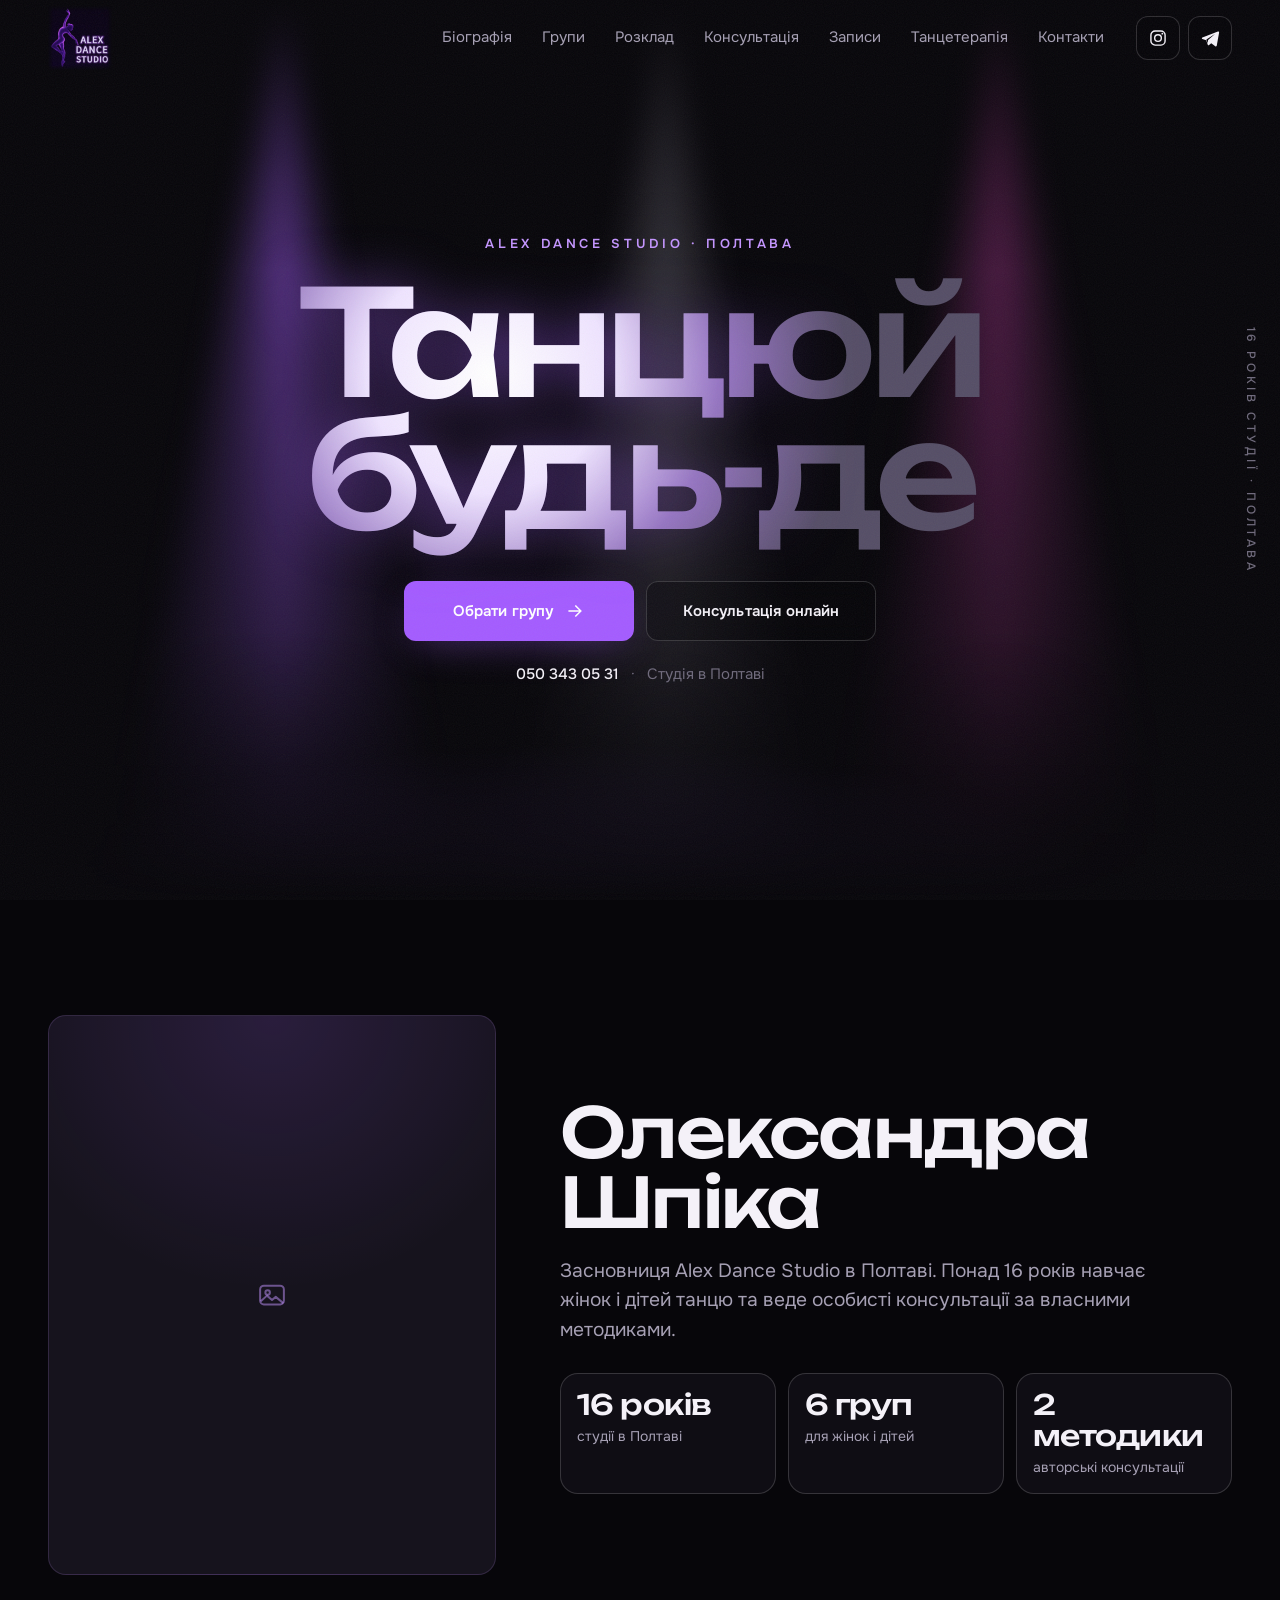
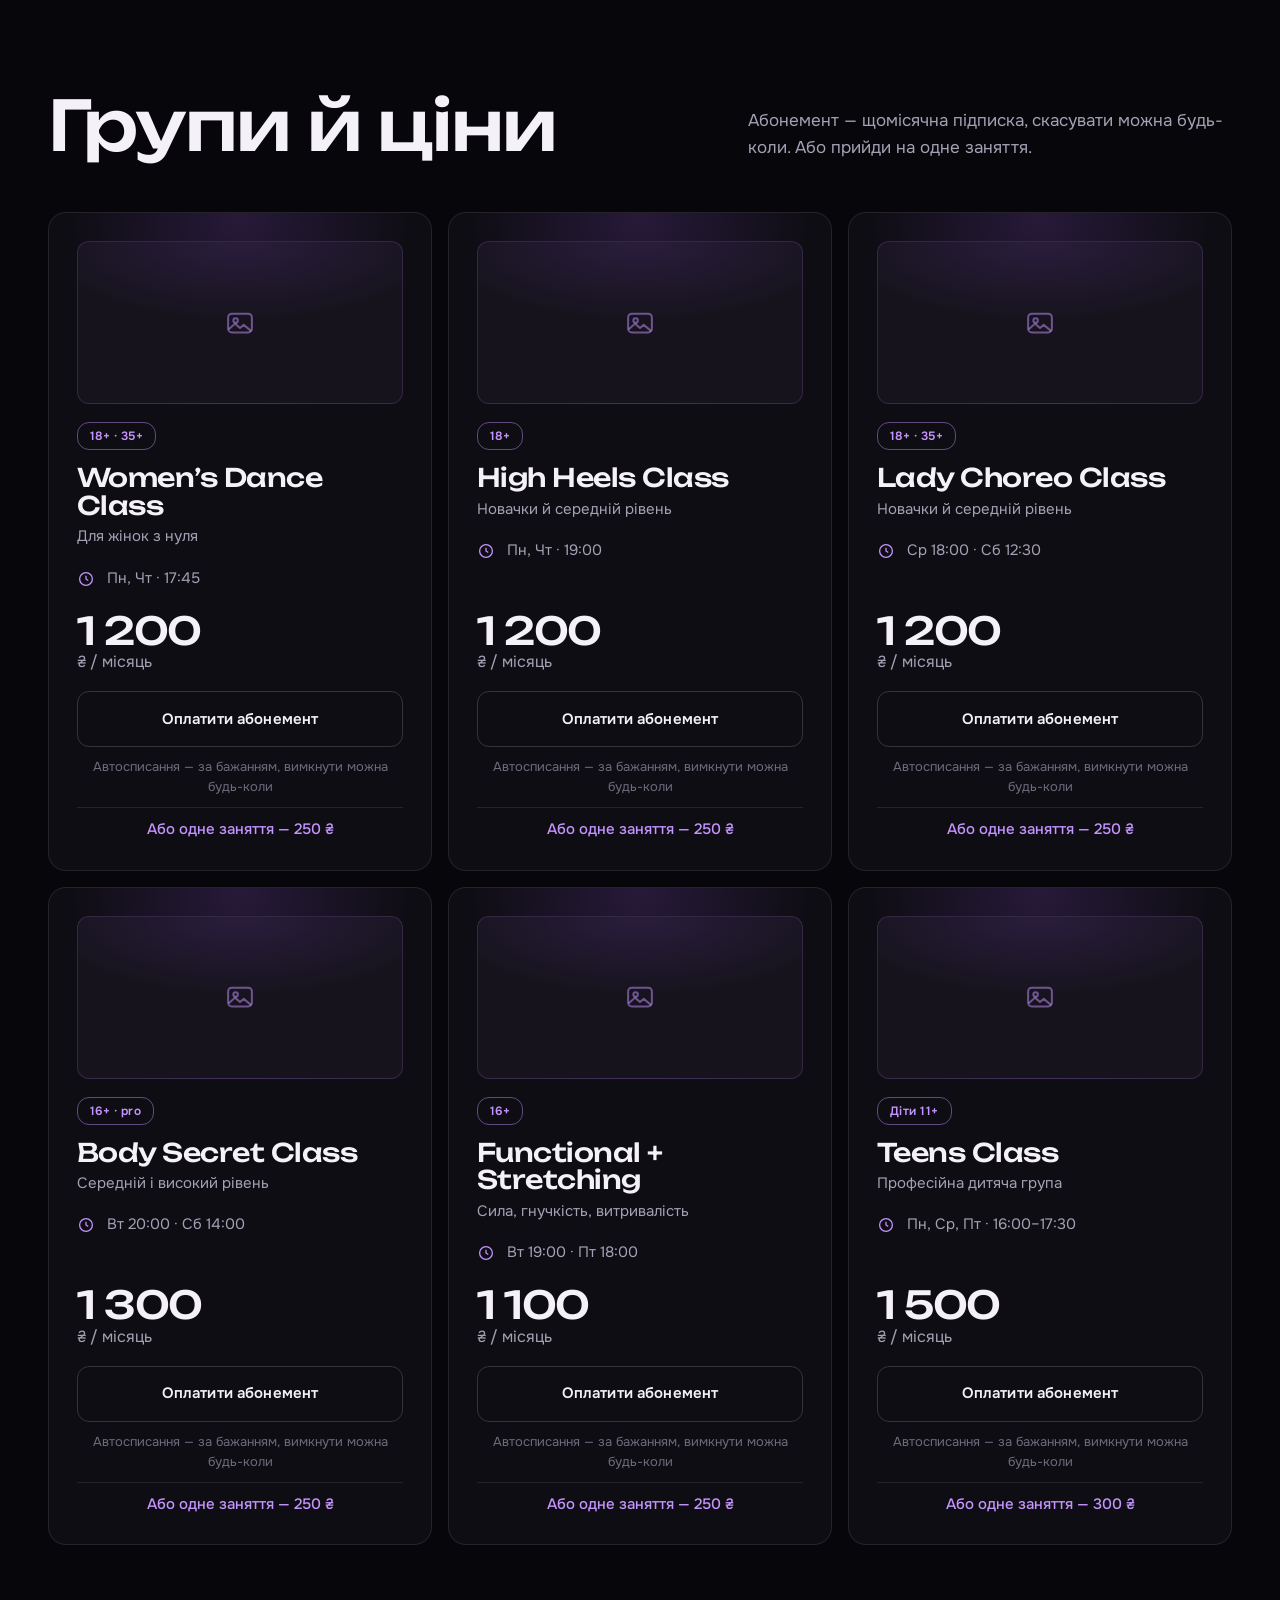
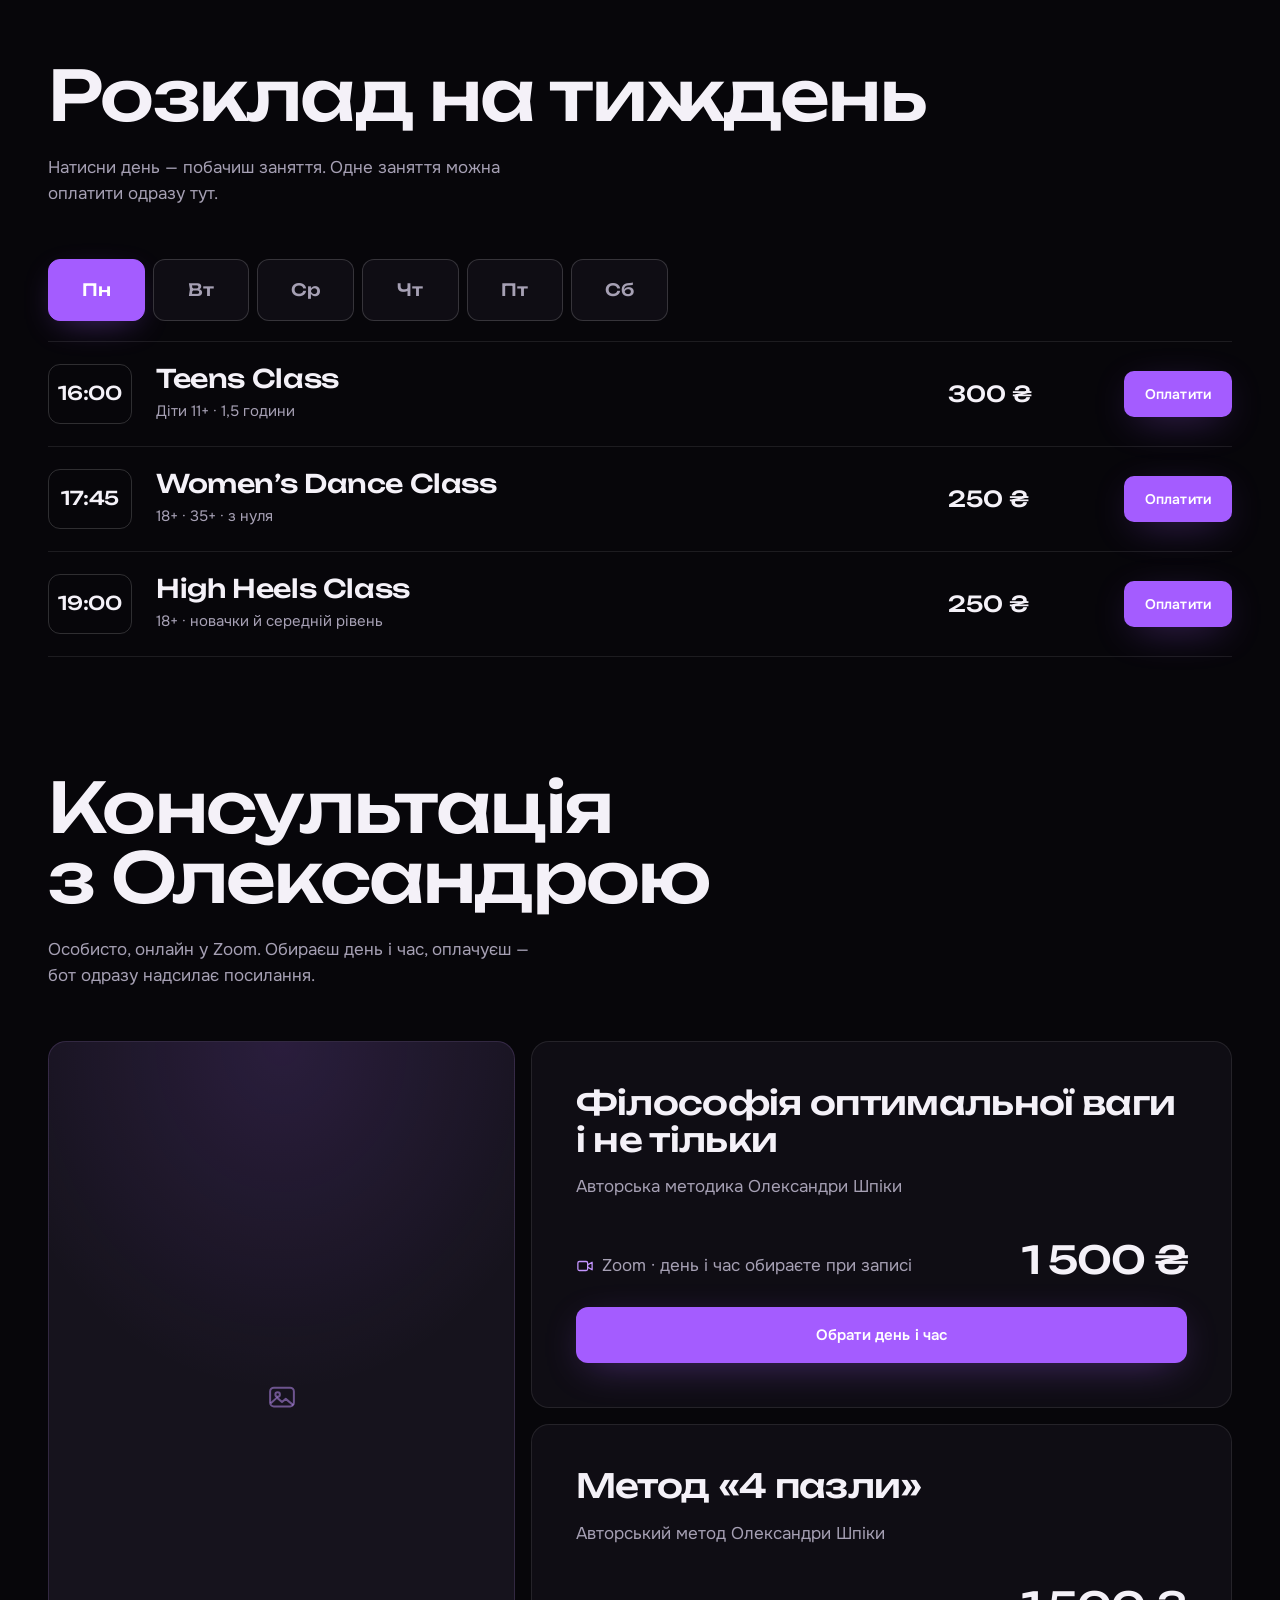
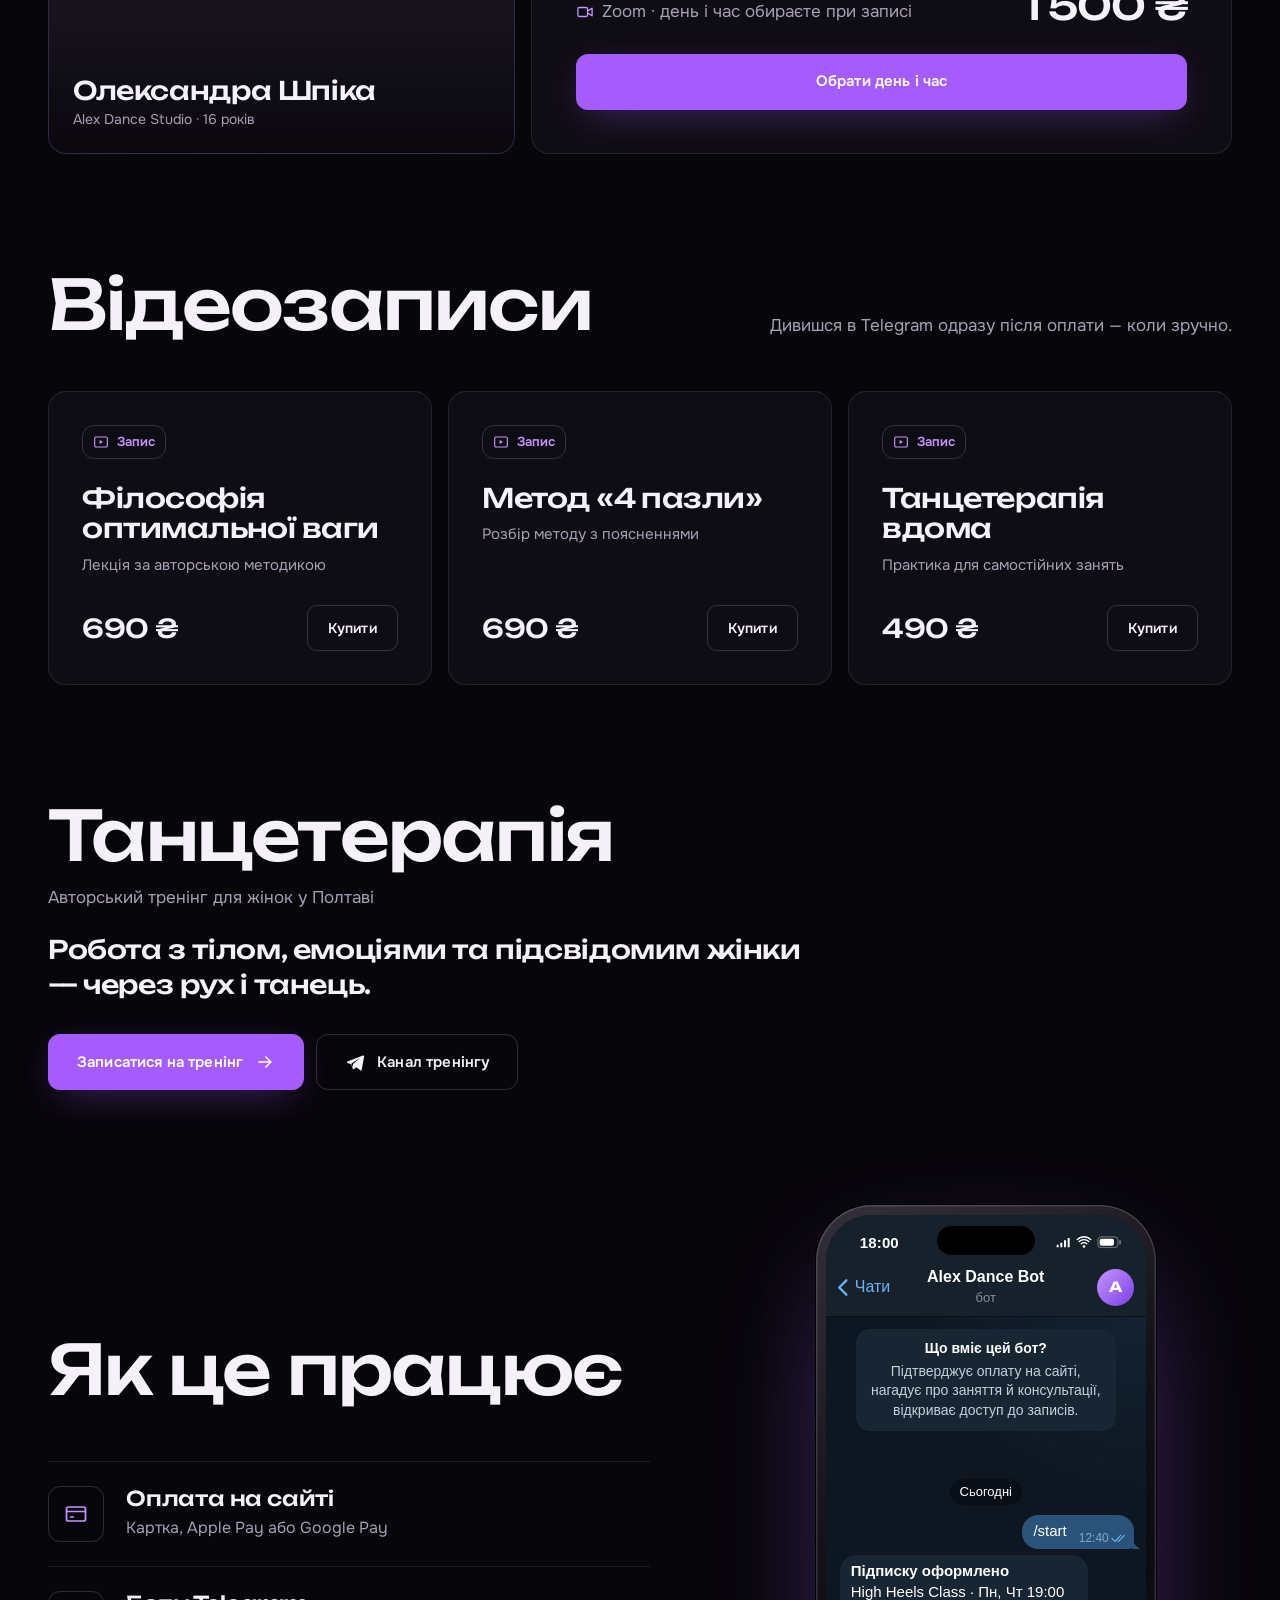
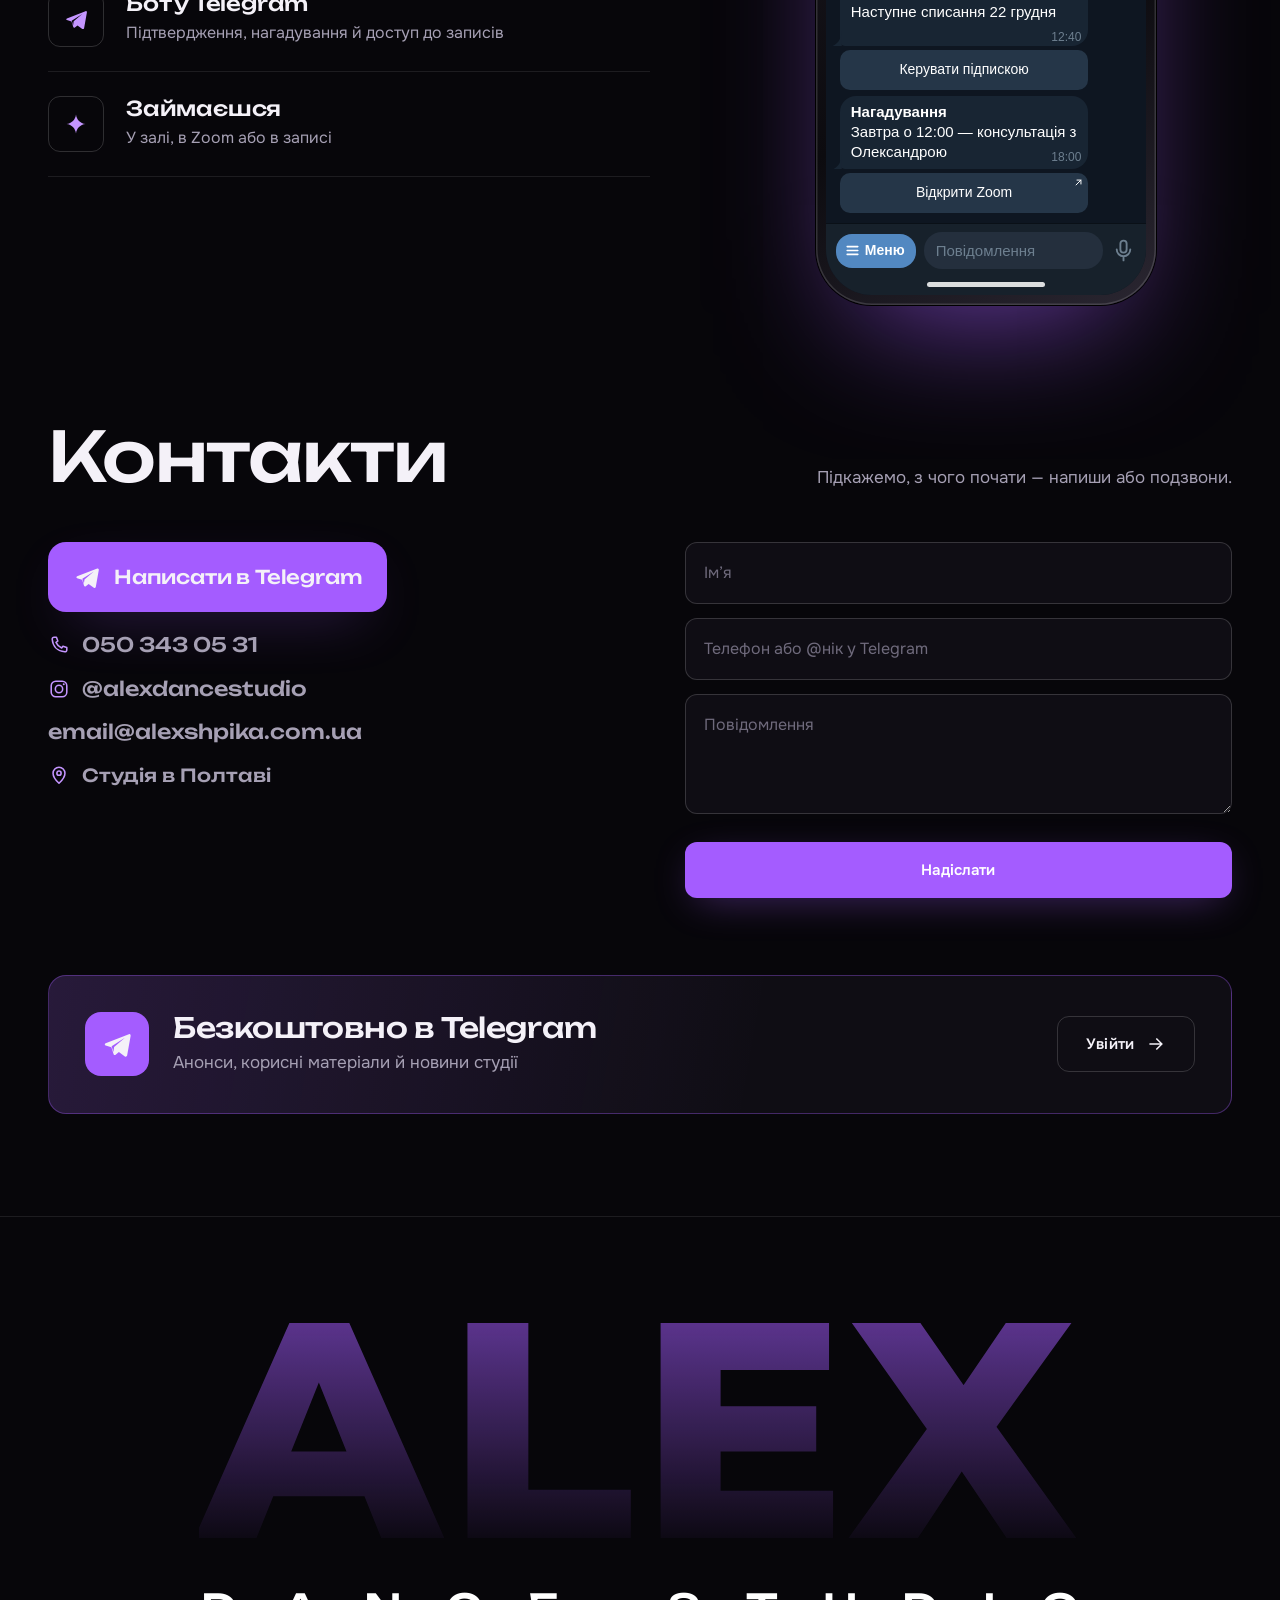
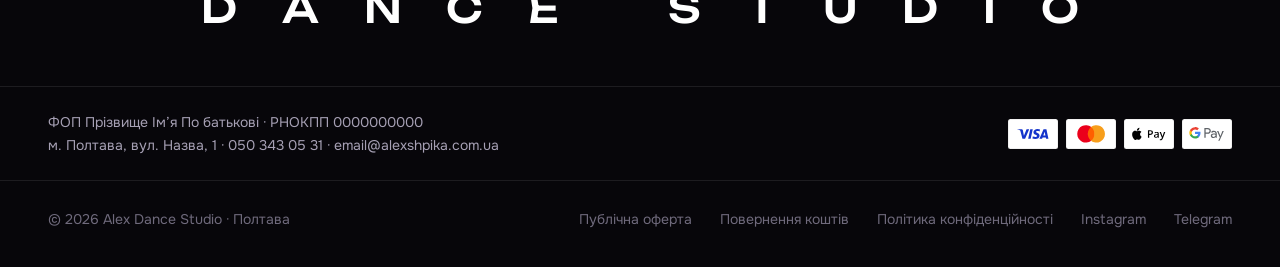
==== index.html @ c0c94914 "Ціна абонемента: «444 ₴» окремим великим рядком, під ним «за 2 заняття, що лишились у листопаді» Co-" ====
<!doctype html>
<html lang="uk">
<head>
<meta charset="utf-8">
<meta name="viewport" content="width=device-width, initial-scale=1, viewport-fit=cover">
<title>Alex Dance Studio — студія танцю в Полтаві</title>
<meta name="description" content="Студія танцю в Полтаві: групи для жінок і дітей, абонементи з онлайн-оплатою, особисті консультації Олександри Шпіки в Zoom, записи й тренінг «Танцетерапія».">
<meta name="theme-color" content="#07060a">
<style>html{background:#07060a}</style>
<script>!function(){var w=0,d=document.documentElement;function s(){if(innerWidth!==w||matchMedia('(hover:hover)').matches){w=innerWidth;d.style.setProperty('--vh1',innerHeight/100+'px')}}s();addEventListener('resize',s);d.classList.add('js')}()</script>
<link rel="preconnect" href="https://fonts.googleapis.com">
<link rel="preconnect" href="https://fonts.gstatic.com" crossorigin>
<link rel="stylesheet" href="https://fonts.googleapis.com/css2?family=Onest:wght@400;500;600&family=Unbounded:wght@400;500;600;700&display=swap">
<!-- велике ALEX у підвалі: у Unbounded буква E з вигином на лівій стінці, тут стінки рівні; лише 4 літери -->
<link rel="stylesheet" href="https://fonts.googleapis.com/css2?family=Montserrat:wght@800&text=ALEX&display=swap">
<link rel="icon" href="img/logo-180.jpg">
<link rel="apple-touch-icon" href="img/logo-180.jpg">
<link rel="stylesheet" href="style.css?v=38">
</head>
<body class="page-home" data-api="https://ortiatyxntdikaldepbp.supabase.co/functions/v1/tg-alexdance">

<svg width="0" height="0" style="position:absolute" aria-hidden="true">
  <symbol id="i-arrow" viewBox="0 0 24 24"><path d="M5 12h13M13 6l6 6-6 6" fill="none" stroke="currentColor" stroke-width="1.8" stroke-linecap="square"/></symbol>
  <symbol id="i-tg" viewBox="0 0 24 24"><path d="M21.5 4.2 2.9 11.4c-.9.4-.9 1.4 0 1.7l4.6 1.5 1.8 5.5c.2.7 1 .9 1.6.4l2.6-2.1 4.8 3.5c.7.5 1.6.1 1.8-.7L22.9 5.6c.2-1-.6-1.8-1.4-1.4ZM9.7 14.3l-.6 4-1.4-4.6 10.6-6.8-8.6 7.4Z" fill="currentColor"/></symbol>
  <symbol id="i-ig" viewBox="0 0 24 24"><rect x="3.5" y="3.5" width="17" height="17" rx="5" fill="none" stroke="currentColor" stroke-width="1.7"/><circle cx="12" cy="12" r="4" fill="none" stroke="currentColor" stroke-width="1.7"/><circle cx="17.2" cy="6.8" r="1.1" fill="currentColor"/></symbol>
  <symbol id="i-phone" viewBox="0 0 24 24"><path d="M6.6 3.5h2.6l1.5 4.2-2 1.4a12 12 0 0 0 6.2 6.2l1.4-2 4.2 1.5v2.6c0 1.2-1 2.1-2.2 2C10.4 18.8 5.2 13.6 4.6 5.7c-.1-1.2.8-2.2 2-2.2Z" fill="none" stroke="currentColor" stroke-width="1.7" stroke-linejoin="round"/></symbol>
  <symbol id="i-card" viewBox="0 0 24 24"><rect x="2.5" y="5" width="19" height="14" rx="2" fill="none" stroke="currentColor" stroke-width="1.7"/><path d="M2.5 9.5h19M6 15h4" stroke="currentColor" stroke-width="1.7"/></symbol>
  <symbol id="i-cam" viewBox="0 0 24 24"><rect x="2.5" y="6" width="13" height="12" rx="2" fill="none" stroke="currentColor" stroke-width="1.7"/><path d="m15.5 10.5 6-3.5v10l-6-3.5" fill="none" stroke="currentColor" stroke-width="1.7" stroke-linejoin="round"/></symbol>
  <symbol id="i-check" viewBox="0 0 24 24"><path d="m4.5 12.5 5 5 10-11" fill="none" stroke="currentColor" stroke-width="2" stroke-linecap="square"/></symbol>
  <symbol id="i-clock" viewBox="0 0 24 24"><circle cx="12" cy="12" r="8.5" fill="none" stroke="currentColor" stroke-width="1.7"/><path d="M12 7.5V12l3 2" fill="none" stroke="currentColor" stroke-width="1.7"/></symbol>
  <symbol id="i-bell" viewBox="0 0 24 24"><path d="M6 16.5V11a6 6 0 0 1 12 0v5.5l1.5 1.5h-15L6 16.5ZM10 20.5h4" fill="none" stroke="currentColor" stroke-width="1.7" stroke-linejoin="round"/></symbol>
  <symbol id="i-lock" viewBox="0 0 24 24"><rect x="4.5" y="10.5" width="15" height="10" rx="2" fill="none" stroke="currentColor" stroke-width="1.7"/><path d="M8 10.5V7.5a4 4 0 0 1 8 0v3" fill="none" stroke="currentColor" stroke-width="1.7"/></symbol>
  <symbol id="i-close" viewBox="0 0 24 24"><path d="m6 6 12 12M18 6 6 18" stroke="currentColor" stroke-width="1.8"/></symbol>
  <symbol id="i-menu" viewBox="0 0 24 24"><path d="M4 8h16M4 16h16" stroke="currentColor" stroke-width="1.8"/></symbol>
  <symbol id="i-spark" viewBox="0 0 24 24"><path d="M12 2.5c.6 5.2 4.3 8.9 9.5 9.5-5.2.6-8.9 4.3-9.5 9.5-.6-5.2-4.3-8.9-9.5-9.5 5.2-.6 8.9-4.3 9.5-9.5Z" fill="currentColor"/></symbol>
  <symbol id="i-repeat" viewBox="0 0 24 24"><path d="M4 11V9.5A3.5 3.5 0 0 1 7.5 6H19m-3-3 3 3-3 3M20 13v1.5a3.5 3.5 0 0 1-3.5 3.5H5m3 3-3-3 3-3" fill="none" stroke="currentColor" stroke-width="1.7" stroke-linecap="square"/></symbol>
  <symbol id="i-cal" viewBox="0 0 24 24"><rect x="3.5" y="5" width="17" height="15.5" rx="2" fill="none" stroke="currentColor" stroke-width="1.7"/><path d="M3.5 10h17M8 3v4M16 3v4M7.5 14h3v3h-3z" fill="none" stroke="currentColor" stroke-width="1.7"/></symbol>
  <symbol id="i-play" viewBox="0 0 24 24"><rect x="2.5" y="4.5" width="19" height="15" rx="2" fill="none" stroke="currentColor" stroke-width="1.7"/><path d="M10 9v6l5-3-5-3Z" fill="currentColor"/></symbol>
  <symbol id="i-pin" viewBox="0 0 24 24"><path d="M12 21s-6.5-6-6.5-11a6.5 6.5 0 0 1 13 0c0 5-6.5 11-6.5 11Z" fill="none" stroke="currentColor" stroke-width="1.7" stroke-linejoin="round"/><circle cx="12" cy="10" r="2.3" fill="none" stroke="currentColor" stroke-width="1.7"/></symbol>
  <symbol id="i-gift" viewBox="0 0 24 24"><rect x="3.5" y="8.5" width="17" height="4" rx="1" fill="none" stroke="currentColor" stroke-width="1.7"/><path d="M5 12.5v8h14v-8M12 8.5v12M12 8.5c-1.5-3.5-5.5-3.5-5.5-1.2 0 1.2 1.5 1.2 5.5 1.2Zm0 0c1.5-3.5 5.5-3.5 5.5-1.2 0 1.2-1.5 1.2-5.5 1.2Z" fill="none" stroke="currentColor" stroke-width="1.7" stroke-linejoin="round"/></symbol>
  <symbol id="i-photo" viewBox="0 0 24 24"><rect x="2.5" y="4.5" width="19" height="15" rx="3" fill="none" stroke="currentColor" stroke-width="1.6"/><circle cx="8.5" cy="10" r="1.8" fill="none" stroke="currentColor" stroke-width="1.6"/><path d="m3 17 5-4.5 4 3.5 3-2.5 6 5" fill="none" stroke="currentColor" stroke-width="1.6" stroke-linejoin="round"/></symbol>
  <symbol id="i-play-fill" viewBox="0 0 24 24"><path d="M8 5.5v13l10.5-6.5L8 5.5Z" fill="currentColor"/></symbol>
  <symbol id="i-back" viewBox="0 0 24 24"><path d="M15 4.5 7.5 12l7.5 7.5" fill="none" stroke="currentColor" stroke-width="2.4" stroke-linecap="round" stroke-linejoin="round"/></symbol>
  <symbol id="i-dcheck" viewBox="0 0 24 24"><path d="m1.5 12.5 4.5 4.5 8.5-9M10.5 16.2l.8.8 8.5-9" fill="none" stroke="currentColor" stroke-width="1.8" stroke-linecap="round" stroke-linejoin="round"/></symbol>
  <symbol id="i-out" viewBox="0 0 24 24"><path d="M8 5.5h10.5V16M18.5 5.5 5.5 18.5" fill="none" stroke="currentColor" stroke-width="2.6" stroke-linecap="round" stroke-linejoin="round"/></symbol>
  <symbol id="i-mic" viewBox="0 0 24 24"><rect x="9" y="2.5" width="6" height="11.5" rx="3" fill="none" stroke="currentColor" stroke-width="1.8"/><path d="M5.5 11a6.5 6.5 0 0 0 13 0M12 17.5v4" fill="none" stroke="currentColor" stroke-width="1.8" stroke-linecap="round"/></symbol>
  <symbol id="i-lines" viewBox="0 0 24 24"><path d="M4.5 6.5h15M4.5 12h15M4.5 17.5h15" stroke="currentColor" stroke-width="2.2" stroke-linecap="round"/></symbol>
  <symbol id="i-signal" viewBox="0 0 24 24"><path d="M2.5 16h3v4h-3zM8 13h3v7H8zM13.5 9.5h3V20h-3zM19 6h3v14h-3z" fill="currentColor"/></symbol>
  <symbol id="i-wifi" viewBox="0 0 24 24"><circle cx="12" cy="18.6" r="1.9" fill="currentColor"/><path d="M8 14.6a5.7 5.7 0 0 1 8 0M4.9 11.4a10.1 10.1 0 0 1 14.2 0M1.9 8.2a14.4 14.4 0 0 1 20.2 0" fill="none" stroke="currentColor" stroke-width="2.1" stroke-linecap="round"/></symbol>
  <symbol id="i-bat" viewBox="0 0 28 14"><rect x="1" y="1" width="22.5" height="12" rx="3.6" fill="none" stroke="currentColor" stroke-opacity=".45"/><rect x="3" y="3" width="16" height="8" rx="2" fill="currentColor"/><path d="M25.8 5.2v3.6" stroke="currentColor" stroke-opacity=".45" stroke-width="1.6" stroke-linecap="round"/></symbol>
</svg>

<header class="hd" id="hd">
  <div class="wrap hd__in">
    <a class="logo" href="index.html" aria-label="Alex Dance Studio — на головну">
      <img src="img/logo.jpg" alt="Alex Dance Studio" width="64" height="64">
    </a>
    <nav class="nav" aria-label="Розділи">
      <a href="#bio">Біографія</a>
      <a href="#groups">Групи</a>
      <a href="#schedule">Розклад</a>
      <a href="#consult">Консультація</a>
      <a href="#records">Записи</a>
      <a href="#therapy">Танцетерапія</a>
      <a href="#contact">Контакти</a>
    </nav>
    <div class="hd__act">
      <a class="tile" href="https://www.instagram.com/alexdancestudio/" target="_blank" rel="noopener" aria-label="Instagram" data-link="instagram"><svg><use href="#i-ig"/></svg></a>
      <a class="tile" href="#contact" aria-label="Telegram"><svg><use href="#i-tg"/></svg></a>
      <button class="tile tile--menu" id="menuBtn" aria-label="Меню" aria-expanded="false" aria-controls="mnav"><svg><use href="#i-menu"/></svg></button>
    </div>
  </div>
  <div class="mnav" id="mnav" hidden>
    <nav class="mnav__links" aria-label="Меню">
      <a href="#bio">Біографія</a>
      <a href="#groups">Групи</a>
      <a href="#schedule">Розклад</a>
      <a href="#consult">Консультація</a>
      <a href="#records">Записи</a>
      <a href="#therapy">Танцетерапія</a>
      <a href="#contact">Контакти</a>
    </nav>
    <a class="mnav__tel" href="tel:+380503430531" data-txt="phone">050 343 05 31</a>
  </div>
</header>

<main>
  <section class="hero" id="hero">
    <div class="stage" aria-hidden="true">
      <i class="beam beam--1"></i>
      <i class="beam beam--2"></i>
      <i class="beam beam--3"></i>
      <i class="floor"></i>
    </div>
    <div class="wrap hero__in">
      <p class="hero__kicker" data-txt="hero_kicker">Alex Dance Studio · Полтава</p>
      <h1 class="hero__t" id="heroT" aria-label="Танцюй будь-де">
        <span class="t-base" aria-hidden="true">Танцюй<br>будь-де</span>
        <span class="t-lit" aria-hidden="true">Танцюй<br>будь-де</span>
      </h1>
      <div class="hero__row">
        <div class="hero__cta">
          <a class="btn btn--ac" href="#groups">Обрати групу <svg><use href="#i-arrow"/></svg></a>
          <a class="btn btn--ghost" href="#consult">Консультація онлайн</a>
        </div>
      </div>
      <p class="hero__contact"><a href="tel:+380503430531" data-txt="phone">050 343 05 31</a><span>·</span><span data-txt="studio_address">Студія в Полтаві</span></p>
    </div>
    <p class="hero__side" aria-hidden="true" data-txt="hero_side">16 років студії · Полтава</p>
  </section>

  <section class="sec bio" id="bio">
    <div class="wrap bio__in">
      <figure class="bio__ph ph" data-photo="bio"><svg><use href="#i-photo"/></svg></figure>
      <div class="bio__txt">
        <h2 class="h2 rv" data-txt="bio_title">Олександра Шпіка</h2>
        <p class="bio__lead rv" data-txt="bio_text">Засновниця Alex Dance Studio в Полтаві. Понад 16 років навчає жінок і дітей танцю та веде особисті консультації за власними методиками.</p>
        <ul class="bio__facts rv" data-facts="bio_facts">
          <li><b>16 років</b><span>студії в Полтаві</span></li>
          <li><b>6 груп</b><span>для жінок і дітей</span></li>
          <li><b>2 методики</b><span>авторські консультації</span></li>
        </ul>
      </div>
    </div>
  </section>

  <section class="sec" id="groups">
    <div class="wrap">
      <div class="sec__hd">
        <h2 class="h2 rv" data-txt="groups_title">Групи й ціни</h2>
        <p class="sec__note rv" data-txt="plans_note">Абонемент — щомісячна підписка, скасувати можна будь-коли. Або прийди на одне заняття.</p>
      </div>
      <div class="plans">
        <article class="plan" data-spot data-group="womens">
          <div class="plan__ph ph" data-photo="group-womens-dance-class"><svg><use href="#i-photo"/></svg></div>
          <span class="plan__tag">18+ · 35+</span>
          <h3 class="plan__t">Women’s Dance Class</h3>
          <p class="plan__lvl">Для жінок з нуля</p>
          <ul class="plan__list">
            <li><svg><use href="#i-clock"/></svg>Пн, Чт · 17:45</li>
          </ul>
          <p class="plan__price"><b>1 200</b> ₴ / місяць</p>
          <p class="plan__spots" hidden></p>
          <button class="btn btn--line btn--full" data-pay data-order="sub:womens" data-sub data-month="1 200 ₴" data-kind="Абонемент" data-title="Women’s Dance Class" data-meta="Пн, Чт 17:45 · 8 занять щомісяця" data-price="1 200 ₴/міс" data-after="Бот підтвердить абонемент і нагадуватиме про заняття.">Оплатити абонемент</button>
          <p class="plan__note" data-txt="plan_note">Автосписання — за бажанням, вимкнути можна будь-коли</p>
          <a class="plan__one" href="#schedule" data-onegroup="womens">Або одне заняття — 250 ₴</a>
        </article>
        <article class="plan" data-spot data-group="heels">
          <div class="plan__ph ph" data-photo="group-high-heels-class"><svg><use href="#i-photo"/></svg></div>
          <span class="plan__tag">18+</span>
          <h3 class="plan__t">High Heels Class</h3>
          <p class="plan__lvl">Новачки й середній рівень</p>
          <ul class="plan__list">
            <li><svg><use href="#i-clock"/></svg>Пн, Чт · 19:00</li>
          </ul>
          <p class="plan__price"><b>1 200</b> ₴ / місяць</p>
          <p class="plan__spots" hidden></p>
          <button class="btn btn--line btn--full" data-pay data-order="sub:heels" data-sub data-month="1 200 ₴" data-kind="Абонемент" data-title="High Heels Class" data-meta="Пн, Чт 19:00 · 8 занять щомісяця" data-price="1 200 ₴/міс" data-after="Бот підтвердить абонемент і нагадуватиме про заняття.">Оплатити абонемент</button>
          <p class="plan__note" data-txt="plan_note">Автосписання — за бажанням, вимкнути можна будь-коли</p>
          <a class="plan__one" href="#schedule" data-onegroup="heels">Або одне заняття — 250 ₴</a>
        </article>
        <article class="plan" data-spot data-group="lady">
          <div class="plan__ph ph" data-photo="group-lady-choreo-class"><svg><use href="#i-photo"/></svg></div>
          <span class="plan__tag">18+ · 35+</span>
          <h3 class="plan__t">Lady Choreo Class</h3>
          <p class="plan__lvl">Новачки й середній рівень</p>
          <ul class="plan__list">
            <li><svg><use href="#i-clock"/></svg>Ср 18:00 · Сб 12:30</li>
          </ul>
          <p class="plan__price"><b>1 200</b> ₴ / місяць</p>
          <p class="plan__spots" hidden></p>
          <button class="btn btn--line btn--full" data-pay data-order="sub:lady" data-sub data-month="1 200 ₴" data-kind="Абонемент" data-title="Lady Choreo Class" data-meta="Ср 18:00, Сб 12:30 · 8 занять щомісяця" data-price="1 200 ₴/міс" data-after="Бот підтвердить абонемент і нагадуватиме про заняття.">Оплатити абонемент</button>
          <p class="plan__note" data-txt="plan_note">Автосписання — за бажанням, вимкнути можна будь-коли</p>
          <a class="plan__one" href="#schedule" data-onegroup="lady">Або одне заняття — 250 ₴</a>
        </article>
        <article class="plan" data-spot data-group="body">
          <div class="plan__ph ph" data-photo="group-body-secret-class"><svg><use href="#i-photo"/></svg></div>
          <span class="plan__tag">16+ · pro</span>
          <h3 class="plan__t">Body Secret Class</h3>
          <p class="plan__lvl">Середній і високий рівень</p>
          <ul class="plan__list">
            <li><svg><use href="#i-clock"/></svg>Вт 20:00 · Сб 14:00</li>
          </ul>
          <p class="plan__price"><b>1 300</b> ₴ / місяць</p>
          <p class="plan__spots" hidden></p>
          <button class="btn btn--line btn--full" data-pay data-order="sub:body" data-sub data-month="1 300 ₴" data-kind="Абонемент" data-title="Body Secret Class pro" data-meta="Вт 20:00, Сб 14:00 · 8 занять щомісяця" data-price="1 300 ₴/міс" data-after="Бот підтвердить абонемент і нагадуватиме про заняття.">Оплатити абонемент</button>
          <p class="plan__note" data-txt="plan_note">Автосписання — за бажанням, вимкнути можна будь-коли</p>
          <a class="plan__one" href="#schedule" data-onegroup="body">Або одне заняття — 250 ₴</a>
        </article>
        <article class="plan" data-spot data-group="functional">
          <div class="plan__ph ph" data-photo="group-functional-and-stretching"><svg><use href="#i-photo"/></svg></div>
          <span class="plan__tag">16+</span>
          <h3 class="plan__t">Functional + Stretching</h3>
          <p class="plan__lvl">Сила, гнучкість, витривалість</p>
          <ul class="plan__list">
            <li><svg><use href="#i-clock"/></svg>Вт 19:00 · Пт 18:00</li>
          </ul>
          <p class="plan__price"><b>1 100</b> ₴ / місяць</p>
          <p class="plan__spots" hidden></p>
          <button class="btn btn--line btn--full" data-pay data-order="sub:functional" data-sub data-month="1 100 ₴" data-kind="Абонемент" data-title="Functional + Stretching" data-meta="Вт 19:00, Пт 18:00 · 8 занять щомісяця" data-price="1 100 ₴/міс" data-after="Бот підтвердить абонемент і нагадуватиме про заняття.">Оплатити абонемент</button>
          <p class="plan__note" data-txt="plan_note">Автосписання — за бажанням, вимкнути можна будь-коли</p>
          <a class="plan__one" href="#schedule" data-onegroup="functional">Або одне заняття — 250 ₴</a>
        </article>
        <article class="plan" data-spot data-group="teens">
          <div class="plan__ph ph" data-photo="group-teens-class"><svg><use href="#i-photo"/></svg></div>
          <span class="plan__tag">Діти 11+</span>
          <h3 class="plan__t">Teens Class</h3>
          <p class="plan__lvl">Професійна дитяча група</p>
          <ul class="plan__list">
            <li><svg><use href="#i-clock"/></svg>Пн, Ср, Пт · 16:00–17:30</li>
          </ul>
          <p class="plan__price"><b>1 500</b> ₴ / місяць</p>
          <p class="plan__spots" hidden></p>
          <button class="btn btn--line btn--full" data-pay data-order="sub:teens" data-sub data-month="1 500 ₴" data-kind="Абонемент" data-title="Teens Class" data-meta="Пн, Ср, Пт 16:00–17:30 · 12 занять щомісяця" data-price="1 500 ₴/міс" data-after="Бот підтвердить абонемент і нагадуватиме про заняття.">Оплатити абонемент</button>
          <p class="plan__note" data-txt="plan_note">Автосписання — за бажанням, вимкнути можна будь-коли</p>
          <a class="plan__one" href="#schedule" data-onegroup="teens">Або одне заняття — 300 ₴</a>
        </article>
      </div>
    </div>
  </section>

  <section class="sec" id="schedule">
    <div class="wrap">
      <div class="sec__hd">
        <h2 class="h2 rv" data-txt="schedule_title">Розклад на тиждень</h2>
        <p class="sec__note rv" data-txt="schedule_note">Натисни день — побачиш заняття. Одне заняття можна оплатити одразу тут.</p>
      </div>
      <div class="sched">
      <div class="days rv" role="tablist" aria-label="День тижня">
        <button class="day" role="tab" data-day="1" aria-selected="true">Пн</button>
        <button class="day" role="tab" data-day="2" aria-selected="false">Вт</button>
        <button class="day" role="tab" data-day="3" aria-selected="false">Ср</button>
        <button class="day" role="tab" data-day="4" aria-selected="false">Чт</button>
        <button class="day" role="tab" data-day="5" aria-selected="false">Пт</button>
        <button class="day" role="tab" data-day="6" aria-selected="false">Сб</button>
      </div>
      <ul class="rows" role="tabpanel" data-day="1" aria-label="Понеділок">
        <li class="row" data-spot><span class="row__d"><b>16:00</b></span><div class="row__m"><h3>Teens Class</h3><p>Діти 11+ · 1,5 години</p></div><b class="row__p">300 ₴</b><button class="btn btn--ac btn--sm" data-pay data-order="single:teens:1" data-kind="Разове заняття" data-title="Teens Class" data-meta="Понеділок · 16:00–17:30 · студія в Полтаві" data-price="300 ₴" data-after="Чекаємо в студії. Бот нагадає за годину до заняття.">Оплатити</button></li>
        <li class="row" data-spot><span class="row__d"><b>17:45</b></span><div class="row__m"><h3>Women’s Dance Class</h3><p>18+ · 35+ · з нуля</p></div><b class="row__p">250 ₴</b><button class="btn btn--ac btn--sm" data-pay data-order="single:womens:1" data-kind="Разове заняття" data-title="Women’s Dance Class" data-meta="Понеділок · 17:45 · студія в Полтаві" data-price="250 ₴" data-after="Чекаємо в студії. Бот нагадає за годину до заняття.">Оплатити</button></li>
        <li class="row" data-spot><span class="row__d"><b>19:00</b></span><div class="row__m"><h3>High Heels Class</h3><p>18+ · новачки й середній рівень</p></div><b class="row__p">250 ₴</b><button class="btn btn--ac btn--sm" data-pay data-order="single:heels:1" data-kind="Разове заняття" data-title="High Heels Class" data-meta="Понеділок · 19:00 · студія в Полтаві" data-price="250 ₴" data-after="Чекаємо в студії. Бот нагадає за годину до заняття.">Оплатити</button></li>
      </ul>
      <ul class="rows" role="tabpanel" data-day="2" aria-label="Вівторок" hidden>
        <li class="row" data-spot><span class="row__d"><b>19:00</b></span><div class="row__m"><h3>Functional + Stretching</h3><p>16+</p></div><b class="row__p">250 ₴</b><button class="btn btn--ac btn--sm" data-pay data-order="single:functional:2" data-kind="Разове заняття" data-title="Functional + Stretching" data-meta="Вівторок · 19:00 · студія в Полтаві" data-price="250 ₴" data-after="Чекаємо в студії. Бот нагадає за годину до заняття.">Оплатити</button></li>
        <li class="row" data-spot><span class="row__d"><b>20:00</b></span><div class="row__m"><h3>Body Secret Class pro</h3><p>16+ · середній і високий рівень</p></div><b class="row__p">250 ₴</b><button class="btn btn--ac btn--sm" data-pay data-order="single:body:2" data-kind="Разове заняття" data-title="Body Secret Class pro" data-meta="Вівторок · 20:00 · студія в Полтаві" data-price="250 ₴" data-after="Чекаємо в студії. Бот нагадає за годину до заняття.">Оплатити</button></li>
      </ul>
      <ul class="rows" role="tabpanel" data-day="3" aria-label="Середа" hidden>
        <li class="row" data-spot><span class="row__d"><b>16:00</b></span><div class="row__m"><h3>Teens Class</h3><p>Діти 11+ · 1,5 години</p></div><b class="row__p">300 ₴</b><button class="btn btn--ac btn--sm" data-pay data-order="single:teens:3" data-kind="Разове заняття" data-title="Teens Class" data-meta="Середа · 16:00–17:30 · студія в Полтаві" data-price="300 ₴" data-after="Чекаємо в студії. Бот нагадає за годину до заняття.">Оплатити</button></li>
        <li class="row" data-spot><span class="row__d"><b>18:00</b></span><div class="row__m"><h3>Lady Choreo Class</h3><p>18+ · 35+ · новачки й середній рівень</p></div><b class="row__p">250 ₴</b><button class="btn btn--ac btn--sm" data-pay data-order="single:lady:3" data-kind="Разове заняття" data-title="Lady Choreo Class" data-meta="Середа · 18:00 · студія в Полтаві" data-price="250 ₴" data-after="Чекаємо в студії. Бот нагадає за годину до заняття.">Оплатити</button></li>
      </ul>
      <ul class="rows" role="tabpanel" data-day="4" aria-label="Четвер" hidden>
        <li class="row" data-spot><span class="row__d"><b>17:45</b></span><div class="row__m"><h3>Women’s Dance Class</h3><p>18+ · 35+ · з нуля</p></div><b class="row__p">250 ₴</b><button class="btn btn--ac btn--sm" data-pay data-order="single:womens:4" data-kind="Разове заняття" data-title="Women’s Dance Class" data-meta="Четвер · 17:45 · студія в Полтаві" data-price="250 ₴" data-after="Чекаємо в студії. Бот нагадає за годину до заняття.">Оплатити</button></li>
        <li class="row" data-spot><span class="row__d"><b>19:00</b></span><div class="row__m"><h3>High Heels Class</h3><p>18+ · новачки й середній рівень</p></div><b class="row__p">250 ₴</b><button class="btn btn--ac btn--sm" data-pay data-order="single:heels:4" data-kind="Разове заняття" data-title="High Heels Class" data-meta="Четвер · 19:00 · студія в Полтаві" data-price="250 ₴" data-after="Чекаємо в студії. Бот нагадає за годину до заняття.">Оплатити</button></li>
      </ul>
      <ul class="rows" role="tabpanel" data-day="5" aria-label="Пʼятниця" hidden>
        <li class="row" data-spot><span class="row__d"><b>16:00</b></span><div class="row__m"><h3>Teens Class</h3><p>Діти 11+ · 1,5 години</p></div><b class="row__p">300 ₴</b><button class="btn btn--ac btn--sm" data-pay data-order="single:teens:5" data-kind="Разове заняття" data-title="Teens Class" data-meta="Пʼятниця · 16:00–17:30 · студія в Полтаві" data-price="300 ₴" data-after="Чекаємо в студії. Бот нагадає за годину до заняття.">Оплатити</button></li>
        <li class="row" data-spot><span class="row__d"><b>18:00</b></span><div class="row__m"><h3>Functional + Stretching</h3><p>16+</p></div><b class="row__p">250 ₴</b><button class="btn btn--ac btn--sm" data-pay data-order="single:functional:5" data-kind="Разове заняття" data-title="Functional + Stretching" data-meta="Пʼятниця · 18:00 · студія в Полтаві" data-price="250 ₴" data-after="Чекаємо в студії. Бот нагадає за годину до заняття.">Оплатити</button></li>
      </ul>
      <ul class="rows" role="tabpanel" data-day="6" aria-label="Субота" hidden>
        <li class="row" data-spot><span class="row__d"><b>12:30</b></span><div class="row__m"><h3>Lady Choreo Class</h3><p>18+ · 35+ · новачки й середній рівень</p></div><b class="row__p">250 ₴</b><button class="btn btn--ac btn--sm" data-pay data-order="single:lady:6" data-kind="Разове заняття" data-title="Lady Choreo Class" data-meta="Субота · 12:30 · студія в Полтаві" data-price="250 ₴" data-after="Чекаємо в студії. Бот нагадає за годину до заняття.">Оплатити</button></li>
        <li class="row" data-spot><span class="row__d"><b>14:00</b></span><div class="row__m"><h3>Body Secret Class pro</h3><p>16+ · середній і високий рівень</p></div><b class="row__p">250 ₴</b><button class="btn btn--ac btn--sm" data-pay data-order="single:body:6" data-kind="Разове заняття" data-title="Body Secret Class pro" data-meta="Субота · 14:00 · студія в Полтаві" data-price="250 ₴" data-after="Чекаємо в студії. Бот нагадає за годину до заняття.">Оплатити</button></li>
      </ul>
      </div>
    </div>
  </section>

  <section class="sec" id="consult">
    <div class="wrap">
      <div class="sec__hd">
        <h2 class="h2 rv" data-txt="consult_title">Консультація з&nbsp;Олександрою</h2>
        <p class="sec__note rv" data-txt="consult_note">Особисто, онлайн у Zoom. Обираєш день і час, оплачуєш — бот одразу надсилає посилання.</p>
      </div>
    </div>
    <div class="wrap kons">
      <figure class="author ph" data-photo="author">
        <svg><use href="#i-photo"/></svg>
        <figcaption class="author__cap"><b>Олександра Шпіка</b><span>Alex Dance Studio · 16 років</span></figcaption>
      </figure>
      <div class="cons">
        <article class="con" data-spot>
          <h3 class="con__t">Філософія оптимальної ваги і&nbsp;не&nbsp;тільки</h3>
          <p class="con__d">Авторська методика Олександри Шпіки</p>
          <span class="con__m"><svg><use href="#i-cam"/></svg><span data-txt="consult_meta">Zoom · день і час обираєте при записі</span></span>
          <b class="con__p">1 500 ₴</b>
          <button class="btn btn--ac" data-pay data-order="consult:weight" data-kind="Особиста консультація" data-title="Філософія оптимальної ваги і не тільки" data-meta="Олександра Шпіка · онлайн у Zoom" data-price="1 500 ₴" data-after="Бот одразу надішле посилання на Zoom і нагадає за годину до початку.">Обрати день і час</button>
        </article>
        <article class="con" data-spot>
          <h3 class="con__t">Метод «4&nbsp;пазли»</h3>
          <p class="con__d">Авторський метод Олександри Шпіки</p>
          <span class="con__m"><svg><use href="#i-cam"/></svg><span data-txt="consult_meta">Zoom · день і час обираєте при записі</span></span>
          <b class="con__p">1 500 ₴</b>
          <button class="btn btn--ac" data-pay data-order="consult:puzzles" data-kind="Особиста консультація" data-title="Метод «4 пазли»" data-meta="Олександра Шпіка · онлайн у Zoom" data-price="1 500 ₴" data-after="Бот одразу надішле посилання на Zoom і нагадає за годину до початку.">Обрати день і час</button>
        </article>
      </div>
    </div>
  </section>

  <section class="sec" id="records">
    <div class="wrap">
      <div class="sec__hd">
        <h2 class="h2 rv" data-txt="records_title">Відеозаписи</h2>
        <p class="sec__note rv" data-txt="records_note">Дивишся в Telegram одразу після оплати — коли зручно.</p>
      </div>
      <div class="recs">
        <article class="rec" data-spot>
          <span class="rec__tag"><svg><use href="#i-play"/></svg>Запис</span>
          <h3 class="rec__t">Філософія оптимальної ваги</h3>
          <p class="rec__d">Лекція за авторською методикою</p>
          <div class="rec__foot"><b class="rec__p">690 ₴</b><button class="btn btn--line btn--sm" data-pay data-order="record:weight" data-kind="Запис" data-title="Філософія оптимальної ваги" data-meta="Доступ у Telegram одразу після оплати" data-price="690 ₴" data-after="Бот надішле доступ до запису в Telegram.">Купити</button></div>
        </article>
        <article class="rec" data-spot>
          <span class="rec__tag"><svg><use href="#i-play"/></svg>Запис</span>
          <h3 class="rec__t">Метод «4&nbsp;пазли»</h3>
          <p class="rec__d">Розбір методу з поясненнями</p>
          <div class="rec__foot"><b class="rec__p">690 ₴</b><button class="btn btn--line btn--sm" data-pay data-order="record:puzzles" data-kind="Запис" data-title="Метод «4 пазли»" data-meta="Доступ у Telegram одразу після оплати" data-price="690 ₴" data-after="Бот надішле доступ до запису в Telegram.">Купити</button></div>
        </article>
        <article class="rec" data-spot>
          <span class="rec__tag"><svg><use href="#i-play"/></svg>Запис</span>
          <h3 class="rec__t">Танцетерапія вдома</h3>
          <p class="rec__d">Практика для самостійних занять</p>
          <div class="rec__foot"><b class="rec__p">490 ₴</b><button class="btn btn--line btn--sm" data-pay data-order="record:therapy" data-kind="Запис" data-title="Танцетерапія вдома" data-meta="Доступ у Telegram одразу після оплати" data-price="490 ₴" data-after="Бот надішле доступ до запису в Telegram.">Купити</button></div>
        </article>
      </div>
    </div>
  </section>

  <section class="sec therapy" id="therapy">
    <div class="wrap">
      <div class="therapy__txt">
        <h2 class="h2 rv" data-txt="therapy_title">Танцетерапія</h2>
        <p class="sec__note rv" data-txt="therapy_note">Авторський тренінг для жінок у Полтаві</p>
        <p class="therapy__lead rv" data-txt="therapy_lead">Робота з тілом, емоціями та підсвідомим жінки — через рух і танець.</p>
        <div class="therapy__cta rv">
          <a class="btn btn--ac" href="#contact">Записатися на тренінг <svg><use href="#i-arrow"/></svg></a>
          <a class="btn btn--ghost" href="#" data-tg data-link="therapy_channel"><svg><use href="#i-tg"/></svg>Канал тренінгу</a>
        </div>
        <div class="evs" data-events hidden></div>
      </div>
    </div>
  </section>
  <section class="sec how" id="how">
    <div class="wrap how__in">
      <h2 class="h2 how__h rv" data-txt="how_title">Як це працює</h2>
      <ol class="steps how__steps">
          <li class="step rv">
            <span class="step__ic"><svg><use href="#i-card"/></svg></span>
            <div><h3 data-txt="how_1_t">Оплата на сайті</h3><p data-txt="how_1_d">Картка, Apple Pay або Google Pay</p></div>
          </li>
          <li class="step rv">
            <span class="step__ic"><svg><use href="#i-tg"/></svg></span>
            <div><h3 data-txt="how_2_t">Бот у Telegram</h3><p data-txt="how_2_d">Підтвердження, нагадування й доступ до записів</p></div>
          </li>
          <li class="step rv">
            <span class="step__ic"><svg><use href="#i-spark"/></svg></span>
            <div><h3 data-txt="how_3_t">Займаєшся</h3><p data-txt="how_3_d">У залі, в Zoom або в записі</p></div>
          </li>
      </ol>

      <div class="tgp" id="phone" role="img" aria-label="Чат з ботом студії в Telegram: підписку оформлено, нагадування про консультацію з кнопкою «Відкрити Zoom»">
        <div class="tgp__screen" aria-hidden="true">
          <div class="tgp__status">
            <b>18:00</b><i class="tgp__island"></i>
            <span class="tgp__sys"><svg><use href="#i-signal"/></svg><svg><use href="#i-wifi"/></svg><svg class="tgp__bat"><use href="#i-bat"/></svg></span>
          </div>
          <div class="tgp__head">
            <span class="tgp__back"><svg><use href="#i-back"/></svg>Чати</span>
            <span class="tgp__who"><b>Alex Dance Bot</b><small>бот</small></span>
            <span class="tgp__ava">A</span>
          </div>
          <div class="tgp__chat">
            <div class="tgp__about"><b>Що вміє цей бот?</b>Підтверджує оплату на сайті, нагадує про заняття й консультації, відкриває доступ до записів.</div>
            <span class="tgp__date">Сьогодні</span>
            <div class="bub bub--out">/start<span class="tm">12:40<svg><use href="#i-dcheck"/></svg></span></div>
            <div class="bmsg">
              <div class="bub bub--in"><b>Підписку оформлено</b><br>High Heels Class · Пн, Чт 19:00<br>Наступне списання 22 грудня<span class="tm">12:40</span></div>
              <span class="kb">Керувати підпискою</span>
            </div>
            <div class="bmsg">
              <div class="bub bub--in"><b>Нагадування</b><br>Завтра о 12:00 — консультація з Олександрою<span class="tm">18:00</span></div>
              <span class="kb">Відкрити Zoom<svg><use href="#i-out"/></svg></span>
            </div>
          </div>
          <div class="tgp__bar">
            <span class="tgp__menu"><svg><use href="#i-lines"/></svg>Меню</span>
            <span class="tgp__input">Повідомлення</span>
            <svg class="tgp__mic"><use href="#i-mic"/></svg>
          </div>
        </div>
      </div>
    </div>
  </section>
  <section class="sec contact" id="contact">
    <div class="wrap">
      <div class="sec__hd">
        <h2 class="h2 rv" data-txt="contact_title">Контакти</h2>
        <p class="sec__note rv" data-txt="contact_note">Підкажемо, з чого почати — напиши або подзвони.</p>
      </div>
    </div>
    <div class="wrap contact__in">
      <div class="contact__l">
        <a class="tg rv" href="#" data-tg data-link="telegram"><svg><use href="#i-tg"/></svg>Написати в Telegram</a>
        <a class="tel rv" href="tel:+380503430531"><svg><use href="#i-phone"/></svg><span data-txt="phone">050 343 05 31</span></a>
        <a class="tel rv" href="https://www.instagram.com/alexdancestudio/" target="_blank" rel="noopener" data-link="instagram"><svg><use href="#i-ig"/></svg>@alexdancestudio</a>
        <a class="tel rv" href="mailto:email@alexshpika.com.ua" data-txt="email" data-mail>email@alexshpika.com.ua</a>
        <p class="contact__addr rv"><svg><use href="#i-pin"/></svg><span data-txt="studio_address">Студія в Полтаві</span></p>
      </div>
      <form class="form rv" id="form" novalidate>
        <label class="fld"><input name="name" required autocomplete="name" placeholder=" "><span>Ім’я</span></label>
        <label class="fld"><input name="contact" required autocomplete="tel" placeholder=" "><span>Телефон або @нік у Telegram</span></label>
        <label class="fld"><textarea name="msg" rows="3" placeholder=" "></textarea><span>Повідомлення</span></label>
        <button class="btn btn--ac btn--full" type="submit">Надіслати</button>
        <p class="form__ok" hidden><svg><use href="#i-check"/></svg>Дякуємо! Напишемо найближчим часом.</p>
      </form>
    </div>
  </section>

  <section class="free">
    <div class="wrap">
      <div class="free__in">
        <span class="free__ic"><svg><use href="#i-tg"/></svg></span>
        <div class="free__txt"><h3 data-txt="free_title">Безкоштовно в Telegram</h3><p data-txt="free_text">Анонси, корисні матеріали й новини студії</p></div>
        <a class="btn btn--line" href="#" data-tg data-link="telegram_free">Увійти <svg><use href="#i-arrow"/></svg></a>
      </div>
    </div>
  </section>
</main>

<footer class="ft">
  <div class="ft__brand" aria-hidden="true">
    <p class="ft__big">ALEX</p>
    <p class="ft__sub"><span>D</span><span>A</span><span>N</span><span>C</span><span>E</span><i></i><span>S</span><span>T</span><span>U</span><span>D</span><span>I</span><span>O</span></p>
  </div>
  <div class="wrap ft__req">
    <div class="ft__who">
      <p><span data-txt="seller_name">ФОП Прізвище Ім’я По батькові</span> · РНОКПП <span data-txt="seller_code">0000000000</span></p>
      <p><span data-txt="seller_address">м. Полтава, вул. Назва, 1</span> · <a href="tel:+380503430531" data-txt="phone">050 343 05 31</a> · <a href="mailto:email@alexshpika.com.ua" data-txt="email" data-mail>email@alexshpika.com.ua</a></p>
    </div>
    <span class="paylogos" aria-label="Приймаємо до оплати">
        <img src="img/pay/visa.svg" alt="Visa" width="40" height="24"><img src="img/pay/mastercard.svg" alt="Mastercard" width="40" height="24"><img src="img/pay/apple-pay.svg" alt="Apple Pay" width="40" height="24"><img src="img/pay/google-pay.svg" alt="Google Pay" width="40" height="24">
      </span>
  </div>
  <div class="wrap ft__row">
    <span>© 2026 Alex Dance Studio · Полтава</span>
    <nav class="ft__nav" aria-label="Документи й соцмережі">
      <a href="oferta.html">Публічна оферта</a>
      <a href="povernennya.html">Повернення коштів</a>
      <a href="polityka.html">Політика конфіденційності</a>
      <a href="https://www.instagram.com/alexdancestudio/" target="_blank" rel="noopener" data-link="instagram">Instagram</a>
      <a href="#" data-tg data-link="telegram">Telegram</a>
    </nav>
  </div>
</footer>

<a class="fab" id="fab" href="#contact" aria-label="Написати нам"><svg><use href="#i-tg"/></svg></a>

<!-- Оплата (демо) -->
<dialog class="pay" id="pay" aria-labelledby="payTitle">
  <div class="pay__in">
    <button class="tile pay__x" data-close aria-label="Закрити"><svg><use href="#i-close"/></svg></button>
    <div class="pay__step" id="pay1">
      <p class="pay__kind" id="payKind">Підписка</p>
      <h3 class="pay__t" id="payTitle">High Heels Class</h3>
      <p class="pay__meta" id="payMeta">Пн, Чт 19:00 · 8 занять щомісяця</p>
      <form id="payForm" novalidate>
        <div class="when" id="payWhen" hidden>
          <p class="when__l">День</p>
          <div class="when__days" id="whenDays"></div>
          <p class="when__l">Час</p>
          <div class="when__times" id="whenTimes"></div>
          <p class="when__note" id="whenNote" hidden></p>
        </div>
        <label class="fld"><input name="name" required autocomplete="name" placeholder=" "><span>Ім’я</span></label>
        <label class="fld"><input name="phone" required type="tel" autocomplete="tel" placeholder=" "><span>Телефон</span></label>
        <label class="fld"><input name="tg" autocomplete="off" placeholder=" "><span>Telegram @нік (необовʼязково)</span></label>
        <label class="chk" id="paySub" hidden><input type="checkbox" name="auto"><span>Списувати щомісяця автоматично — <b id="paySubPrice">1 200 ₴</b> 1-го числа. Вимкнути можна будь-коли в боті.</span></label>
        <label class="chk" id="payAgree"><input type="checkbox" name="offer" required><span>Погоджуюсь з <a href="oferta.html" target="_blank" rel="noopener">публічною офертою</a>, <a href="povernennya.html" target="_blank" rel="noopener">умовами повернення</a> та <a href="polityka.html" target="_blank" rel="noopener">політикою конфіденційності</a></span></label>
        <button class="btn btn--ac btn--full" type="submit"><span id="payBtn">Оплатити</span> <span id="payPrice">1 200 ₴</span></button>
      </form>
      <p class="pay__safe"><svg><use href="#i-lock"/></svg>Безпечна оплата карткою</p>
      <span class="paylogos" aria-label="Приймаємо до оплати">
        <img src="img/pay/visa.svg" alt="Visa" width="40" height="24"><img src="img/pay/mastercard.svg" alt="Mastercard" width="40" height="24"><img src="img/pay/apple-pay.svg" alt="Apple Pay" width="40" height="24"><img src="img/pay/google-pay.svg" alt="Google Pay" width="40" height="24">
      </span>
    </div>
    <div class="pay__step" id="pay2" hidden>
      <span class="pay__ok"><svg><use href="#i-check"/></svg></span>
      <h3 class="pay__t" id="payDone">Оплачено</h3>
      <p class="pay__meta" id="payAfter">Бот підтвердить оплату в Telegram.</p>
      <a class="btn btn--ac btn--full" href="#" data-tg><svg><use href="#i-tg"/></svg>Відкрити бота в Telegram</a>
      <p class="pay__demo">Демо: справжня оплата підключається на останньому етапі</p>
    </div>
  </div>
</dialog>

<script src="platform.js?v=24"></script>
<script src="script.js?v=24"></script>
</body>
</html>
---- style.css ----
/* Alex Dance Studio — сцена: чорне тло, фіолетове світло */
@property --lx { syntax: '<percentage>'; inherits: true; initial-value: 30%; }
@property --ly { syntax: '<percentage>'; inherits: true; initial-value: 40%; }

:root {
  --bg: #07060a;
  --bg2: #0f0d14;
  --bg3: #16131d;
  --ink: #f4f1f8;
  --mut: #a6a0b4;
  --dim: #6f6a7c;
  --line: rgba(255, 255, 255, .09);
  --line2: rgba(255, 255, 255, .16);
  --ac: #a45cff;
  --ac-hi: #c495ff;
  --pink: #ff4fd8;
  --glow: rgba(164, 92, 255, .45);
  --fd: 'Unbounded', 'Arial Black', sans-serif;
  --fb: 'Onest', system-ui, sans-serif;
  --g: clamp(16px, 4vw, 48px);
  --max: 1320px;
  --hd: 76px;
  --ease: cubic-bezier(.2, .7, .2, 1);
}

*, *::before, *::after { box-sizing: border-box; }
html { scroll-behavior: smooth; scroll-padding-top: calc(var(--hd) + 8px); -webkit-text-size-adjust: 100%; }
body {
  margin: 0; background: var(--bg); color: var(--ink);
  font: 400 17px/1.55 var(--fb);
  -webkit-font-smoothing: antialiased; overflow-x: clip;
}
body::after { /* плівкове зерно */
  content: ''; position: fixed; inset: 0; z-index: 90; pointer-events: none; opacity: .055;
  background-image: url("data:image/svg+xml,%3Csvg xmlns='http://www.w3.org/2000/svg' width='160' height='160'%3E%3Cfilter id='n'%3E%3CfeTurbulence type='fractalNoise' baseFrequency='.9' numOctaves='2' stitchTiles='stitch'/%3E%3C/filter%3E%3Crect width='100%25' height='100%25' filter='url(%23n)'/%3E%3C/svg%3E");
}
a { color: inherit; text-decoration: none; }
button { font: inherit; color: inherit; cursor: pointer; }
svg { width: 1em; height: 1em; flex: none; }
img { max-width: 100%; display: block; }
h1, h2, h3, p, ul, ol { margin: 0; }
ul, ol { padding: 0; list-style: none; }
:focus-visible { outline: 2px solid var(--ac-hi); outline-offset: 3px; }
::selection { background: var(--ac); color: #fff; }

.wrap { width: 100%; max-width: var(--max); margin: 0 auto; padding: 0 var(--g); }

.h2 {
  font: 500 clamp(32px, 5.4vw, 76px)/1.02 var(--fd); letter-spacing: -.025em;
  overflow-wrap: anywhere; hyphens: auto;
}

/* ---------- кнопки й плитки ---------- */
.btn {
  display: inline-flex; align-items: center; justify-content: center; gap: 12px;
  min-height: 56px; padding: 0 28px; border: 1px solid transparent; background: none;
  font: 600 15px/1 var(--fb); letter-spacing: .01em; white-space: nowrap;
  transition: background .3s var(--ease), border-color .3s, color .3s, box-shadow .3s, transform .3s var(--ease);
}
.btn svg { font-size: 20px; transition: transform .3s var(--ease); }
.btn:hover svg { transform: translateX(4px); }
.btn--ac { background: var(--ac); color: #fff; box-shadow: 0 10px 40px -12px var(--glow); }
.btn--ac:hover { background: #b274ff; box-shadow: 0 14px 50px -10px rgba(164, 92, 255, .7); }
.btn--ghost { border-color: var(--line2); color: var(--ink); }
.btn--ghost:hover { border-color: var(--ink); }
.btn--line { border-color: var(--line2); }
.btn--line:hover { border-color: var(--ac); background: rgba(164, 92, 255, .12); }
.btn--full { width: 100%; }
.btn--sm { min-height: 46px; padding: 0 20px; font-size: 14px; }
.btn:disabled { border-color: var(--line); color: var(--dim); cursor: default; box-shadow: none; }

.tile {
  display: grid; place-items: center; width: 44px; height: 44px; padding: 0;
  border: 1px solid var(--line2); background: rgba(7, 6, 10, .3); color: var(--ink);
  transition: border-color .3s, background .3s, color .3s;
}
.tile svg { font-size: 20px; }
.tile:hover { border-color: var(--ac); background: var(--ac); }

/* ---------- шапка ---------- */
.hd { position: fixed; inset: 0 0 auto; z-index: 50; transition: background .4s, border-color .4s, backdrop-filter .4s; border-bottom: 1px solid transparent; }
.hd.is-solid { background: rgba(7, 6, 10, .72); backdrop-filter: blur(18px) saturate(1.3); -webkit-backdrop-filter: blur(18px) saturate(1.3); border-color: var(--line); }
.hd__in { display: flex; align-items: center; gap: 32px; height: var(--hd); }
.logo { display: flex; align-items: center; gap: 10px; margin-right: auto; }
/* лого: неон на темному; screen прибирає темне тло, а краї квадрата м'яко гаснуть — без кола, напис влазить повністю */
.logo img {
  display: block; width: 64px; height: 64px; mix-blend-mode: screen;
  -webkit-mask-image: linear-gradient(to right, transparent, #000 8%, #000 92%, transparent), linear-gradient(to bottom, transparent, #000 8%, #000 92%, transparent);
  -webkit-mask-composite: source-in;
  mask-image: linear-gradient(to right, transparent, #000 8%, #000 92%, transparent), linear-gradient(to bottom, transparent, #000 8%, #000 92%, transparent);
  mask-composite: intersect;
}
.nav { display: flex; gap: 30px; font-size: 15px; color: var(--mut); }
.nav a { position: relative; padding: 6px 0; transition: color .25s; }
.nav a::after { content: ''; position: absolute; left: 0; right: 0; bottom: 0; height: 1px; background: var(--ac); transform: scaleX(0); transform-origin: left; transition: transform .35s var(--ease); }
.nav a:hover { color: var(--ink); }
.nav a:hover::after { transform: scaleX(1); }
.hd__act { display: flex; gap: 8px; }
.tile--menu { display: none; }

.mnav {
  /* від низу шапки до низу екрана; absolute, бо шапка з розмиттям тла стає «рамкою» для fixed і обрізала фон меню */
  position: absolute; top: 100%; left: 0; right: 0; height: calc(var(--vh1, 1svh) * 100 - var(--hd)); overflow-y: auto; z-index: 49; background: var(--bg);
  display: flex; flex-direction: column; justify-content: space-between; padding: 24px var(--g) 40px;
  border-top: 1px solid var(--line);
}
.mnav[hidden] { display: none; }
.mnav__links { display: flex; flex-direction: column; }
.mnav__links a { font: 500 clamp(26px, 8vw, 40px)/1 var(--fd); padding: 18px 0; border-bottom: 1px solid var(--line); letter-spacing: -.02em; }
.mnav__tel { font: 500 20px/1 var(--fd); color: var(--ac-hi); }

/* ---------- перший екран ---------- */
.hero {
  position: relative; overflow: hidden; isolation: isolate;
  min-height: max(620px, calc(var(--vh1, 1svh) * 100));
  display: flex; align-items: center; padding: calc(var(--hd) + 24px) 0 clamp(48px, 6vw, 80px);
}
.stage { /* світло плавно гасне до низу, без рівної межі */
  position: absolute; inset: 0; z-index: -1; pointer-events: none;
  -webkit-mask-image: linear-gradient(#000 70%, transparent); mask-image: linear-gradient(#000 70%, transparent);
}
.beam {
  position: absolute; top: -6%; width: 90vmax; height: 130%; transform-origin: 50% 0;
  background: conic-gradient(from 0deg at 50% 0%, transparent 169deg, var(--c) 180deg, transparent 191deg);
  filter: blur(14px); mix-blend-mode: screen;
  -webkit-mask-image: linear-gradient(#000 20%, transparent 92%); mask-image: linear-gradient(#000 20%, transparent 92%);
  animation: sway var(--t) ease-in-out infinite alternate;
}
.beam--1 { --c: rgba(164, 92, 255, .55); --t: 11s; --a: -26deg; --b: -10deg; left: calc(22% - 45vmax); }
.beam--2 { --c: rgba(255, 79, 216, .32); --t: 14s; --a: 14deg; --b: 30deg; left: calc(78% - 45vmax); animation-delay: -4s; }
.beam--3 { --c: rgba(236, 226, 255, .22); --t: 9s; --a: -6deg; --b: 8deg; left: calc(52% - 45vmax); animation-delay: -2s; }
@keyframes sway { from { transform: rotate(var(--a)); } to { transform: rotate(var(--b)); } }
.floor {
  position: absolute; left: 0; right: 0; bottom: 0; height: 55%;
  background: radial-gradient(ellipse 60% 45% at 45% 100%, rgba(164, 92, 255, .22), transparent 70%);
}
.hero::after { /* темрява зверху під шапкою */
  content: ''; position: absolute; inset: 0 0 auto; height: 30%; z-index: -1;
  background: linear-gradient(var(--bg), transparent);
}

.hero__in { position: relative; display: flex; flex-direction: column; align-items: center; text-align: center; }
.hero__t {
  position: relative; font: 500 clamp(64px, 14.2vw, 220px)/.9 var(--fd); letter-spacing: -.045em;
}
.t-base { color: #554e66; display: block; }
.t-lit { /* шар ширший за заголовок, щоб світло накривало хвостики літер */
  position: absolute; inset: -.25em; padding: .25em; color: transparent;
  background: radial-gradient(circle min(46vw, 500px) at var(--lx) var(--ly), #fff 0%, #efe4ff 24%, rgba(196, 149, 255, .55) 46%, transparent 72%);
  -webkit-background-clip: text; background-clip: text;
  filter: drop-shadow(0 0 26px rgba(164, 92, 255, .5));
}
.hero__t.is-auto { animation: wander 16s ease-in-out infinite alternate; }
@keyframes wander {
  0% { --lx: 12%; --ly: 30%; }
  35% { --lx: 58%; --ly: 22%; }
  70% { --lx: 30%; --ly: 82%; }
  100% { --lx: 78%; --ly: 70%; }
}
.hero__row { display: flex; justify-content: center; margin-top: clamp(32px, 4.4vw, 60px); }
.hero__cta { display: flex; justify-content: center; gap: 12px; flex-wrap: wrap; }
.hero__cta .btn { min-width: 230px; min-height: 60px; }
.hero__cta .btn--ghost { background: rgba(7, 6, 10, .35); backdrop-filter: blur(10px); -webkit-backdrop-filter: blur(10px); }
.hero__side {
  position: absolute; right: calc(var(--g) * .6); top: 50%; transform: translate(50%, -50%) rotate(90deg);
  font: 500 12px/1 var(--fb); letter-spacing: .3em; text-transform: uppercase; color: var(--dim); white-space: nowrap;
}

/* ---------- секції ---------- */
.sec { padding: clamp(80px, 11vw, 160px) 0 0; }
.sec__hd { display: flex; align-items: flex-end; justify-content: space-between; gap: 24px 48px; flex-wrap: wrap; margin-bottom: clamp(36px, 5vw, 64px); }
.sec__note { max-width: 34ch; color: var(--mut); font-size: 17px; }

/* світло за курсором на картках */
[data-spot] { position: relative; isolation: isolate; }
[data-spot]::before {
  content: ''; position: absolute; inset: 0; z-index: -1; pointer-events: none; opacity: 0; transition: opacity .4s;
  background: radial-gradient(420px circle at var(--mx, 50%) var(--my, 0%), rgba(164, 92, 255, .2), transparent 65%);
}
@media (hover: hover) { [data-spot]:hover::before { opacity: 1; } }

/* ---------- як це працює ---------- */
.how { padding-top: clamp(16px, 3vw, 48px); }
.how__in { display: grid; grid-template-columns: minmax(0, 1.1fr) minmax(0, .9fr); gap: clamp(48px, 7vw, 120px); align-items: center; }
.steps { margin-top: clamp(36px, 5vw, 56px); border-top: 1px solid var(--line); }
.step { display: flex; align-items: center; gap: 22px; padding: 24px 0; border-bottom: 1px solid var(--line); }
.step__ic { display: grid; place-items: center; width: 56px; height: 56px; flex: none; border: 1px solid var(--line2); color: var(--ac-hi); position: relative; }
.step__ic svg { font-size: 24px; }
.step h3 { font: 500 clamp(17px, 1.6vw, 21px)/1.2 var(--fd); letter-spacing: -.01em; }
.step p { color: var(--mut); font-size: 16px; margin-top: 4px; }

/* телефон з чатом Telegram (нічна тема, як у самому застосунку) */
.tgp {
  justify-self: center; position: relative; width: min(100%, 340px); aspect-ratio: 340 / 700; padding: 10px;
  border-radius: 56px; background: linear-gradient(150deg, #34303b, #141218 38%, #0c0b0f 62%, #2a2631);
  box-shadow: inset 0 0 0 1.5px rgba(255, 255, 255, .14), 0 0 0 1px #000, 0 50px 130px -40px rgba(164, 92, 255, .65);
}
.tgp__screen {
  height: 100%; display: flex; flex-direction: column; overflow: hidden; border-radius: 46px; background: #0e1621; color: #fff;
  font-family: -apple-system, BlinkMacSystemFont, 'SF Pro Text', 'Segoe UI', Roboto, 'Helvetica Neue', sans-serif;
}
.tgp__status { position: relative; display: flex; align-items: center; justify-content: space-between; height: 50px; padding: 4px 24px 0 34px; background: #17212b; font-size: 15px; }
.tgp__status b { font-weight: 600; letter-spacing: .01em; }
.tgp__island { position: absolute; left: 50%; top: 11px; width: 98px; height: 29px; border-radius: 20px; background: #000; transform: translateX(-50%); }
.tgp__sys { display: flex; align-items: center; gap: 5px; }
.tgp__sys svg { font-size: 16px; }
.tgp__sys .tgp__bat { width: 25px; height: 12.5px; }
.tgp__head { display: grid; grid-template-columns: 1fr auto 1fr; align-items: center; padding: 2px 12px 9px; background: #17212b; border-bottom: 1px solid #0a1017; }
.tgp__back { display: flex; align-items: center; color: #6ab3f3; font-size: 16px; }
.tgp__back svg { font-size: 23px; margin-left: -6px; }
.tgp__who { text-align: center; line-height: 1.2; }
.tgp__who b { display: block; font-size: 16px; font-weight: 600; }
.tgp__who small { font-size: 13px; color: #7f91a4; }
.tgp__ava { justify-self: end; display: grid; place-items: center; width: 37px; height: 37px; border-radius: 50%; background: linear-gradient(135deg, #c495ff, #7b3fe4); font: 700 14px/1 var(--fd); }
.tgp__chat {
  flex: 1; display: flex; flex-direction: column; justify-content: flex-end; gap: 6px; padding: 12px 12px 10px; overflow: hidden;
  background: radial-gradient(ellipse 120% 60% at 100% 0%, rgba(82, 136, 193, .1), transparent 60%), #0e1621;
}
.tgp__about { align-self: center; max-width: 88%; margin-bottom: auto; padding: 10px 14px 11px; border-radius: 14px; background: #182533; text-align: center; font-size: 14px; line-height: 1.4; color: #c5d0db; }
.tgp__about b { display: block; margin-bottom: 3px; color: #fff; font-weight: 600; }
.tgp__date { align-self: center; margin-bottom: 4px; padding: 3px 10px; border-radius: 12px; background: rgba(0, 0, 0, .3); font-size: 13px; font-weight: 500; }
.bub { position: relative; padding: 6px 10px 7px 11px; border-radius: 16px; font-size: 15px; line-height: 1.35; }
.bub b { font-weight: 600; }
.bub::before { content: ''; position: absolute; bottom: 0; width: 9px; height: 17px; background: inherit; }
.bub--in { background: #182533; border-bottom-left-radius: 5px; }
.bub--in::before { left: -7px; clip-path: path('M9 0C9 9 6 14 0 17H9Z'); }
.bub--out { align-self: flex-end; max-width: 82%; background: #2b5278; border-bottom-right-radius: 5px; }
.bub--out::before { right: -7px; clip-path: path('M0 0C0 9 3 14 9 17H0Z'); }
.tm { float: right; display: inline-flex; align-items: center; gap: 2px; margin: 9px -3px -4px 12px; font-size: 12px; line-height: 1; color: #6d7f8f; }
.bub--out .tm { color: #7da8d3; }
.tm svg { font-size: 16px; color: #64b5ef; }
.bmsg { align-self: flex-start; display: grid; gap: 4px; max-width: 84%; margin-left: 2px; }
.kb {
  position: relative; display: flex; align-items: center; justify-content: center; padding: 9px 14px;
  border-radius: 10px; background: rgba(42, 60, 79, .85); font-size: 14px; font-weight: 500;
}
.kb svg { position: absolute; top: 5px; right: 5px; font-size: 9px; }
.tgp__bar { position: relative; display: flex; align-items: center; gap: 8px; padding: 8px 10px 26px; background: #17212b; border-top: 1px solid #0a1017; }
.tgp__bar::after { content: ''; position: absolute; left: 50%; bottom: 8px; width: 118px; height: 5px; border-radius: 3px; background: rgba(255, 255, 255, .85); transform: translateX(-50%); }
.tgp__menu { display: flex; align-items: center; gap: 4px; padding: 6px 11px 6px 8px; border-radius: 16px; background: #5288c1; font-size: 14px; font-weight: 600; }
.tgp__menu svg { font-size: 17px; }
.tgp__input { flex: 1; min-width: 0; padding: 7px 12px; border-radius: 18px; background: #242f3d; color: #6d7f8f; font-size: 15px; white-space: nowrap; overflow: hidden; }
.tgp__mic { font-size: 25px; color: #6d7f8f; }
.tgp__chat > * { transition: opacity .55s var(--ease), transform .55s var(--ease); }
.js .tgp:not(.is-on) .tgp__chat > * { opacity: 0; transform: translateY(12px); }
.tgp.is-on .tgp__chat > :nth-child(3) { transition-delay: .35s; }
.tgp.is-on .tgp__chat > :nth-child(4) { transition-delay: 1.15s; }
.tgp.is-on .tgp__chat > :nth-child(5) { transition-delay: 1.95s; }

/* ---------- абонементи ---------- */
.plans { display: grid; grid-template-columns: repeat(3, minmax(0, 1fr)); gap: 16px; }
.plan {
  display: flex; flex-direction: column; padding: clamp(28px, 3vw, 40px); border: 1px solid var(--line); background: var(--bg2);
  overflow: hidden;
}
.plan::after { /* промінь зверху */
  content: ''; position: absolute; left: 50%; top: 0; width: 140%; height: 70%; z-index: -1; transform: translateX(-50%);
  background: radial-gradient(ellipse 45% 60% at 50% 0%, rgba(164, 92, 255, .16), transparent 70%);
}
.plan--hot { border-color: rgba(164, 92, 255, .55); }
.plan--hot::after { background: radial-gradient(ellipse 50% 70% at 50% 0%, rgba(164, 92, 255, .38), transparent 70%); }
.plan__tag { align-self: flex-start; margin-bottom: 20px; padding: 7px 12px; border: 1px solid rgba(196, 149, 255, .45); color: var(--ac-hi); font: 600 12px/1 var(--fb); letter-spacing: .04em; }
.plan__t { font: 500 clamp(24px, 2.3vw, 32px)/1.08 var(--fd); letter-spacing: -.02em; }
.plan__lvl { margin-top: 10px; color: var(--mut); font-size: 15px; }
.plan__list { display: grid; gap: 12px; margin: 28px 0 36px; color: var(--mut); font-size: 16px; }
.plan__list li { display: flex; gap: 12px; align-items: flex-start; }
.plan__list svg { font-size: 18px; color: var(--ac-hi); margin-top: 3px; }
.plan__price { margin-top: auto; margin-bottom: 20px; color: var(--mut); font-size: 16px; }
.plan__price b { font: 500 clamp(40px, 4vw, 56px)/1 var(--fd); color: var(--ink); letter-spacing: -.03em; margin-right: 4px; }

.plans__dots { display: none; justify-content: center; gap: 6px; margin-top: 14px; }
.plans__dots button { padding: 10px 0; border: 0; background: none; cursor: pointer; }
.plans__dots button::before { content: ''; display: block; width: 22px; height: 3px; background: var(--line2); transition: width .35s var(--ease), background .35s; }
.plans__dots button.is-on::before { width: 40px; background: var(--ac); }

.plan__note { margin-top: 12px; text-align: center; color: var(--dim); font-size: 13px; }

/* ---------- плитки розділів ---------- */
.tiles { display: grid; grid-template-columns: repeat(5, minmax(0, 1fr)); gap: 12px; }
.tl {
  position: relative; display: flex; flex-direction: column; min-height: 156px; padding: 20px;
  border: 1px solid var(--line); background: var(--bg2); transition: border-color .3s, background .3s;
}
.tl__ic { display: grid; place-items: center; width: 44px; height: 44px; border: 1px solid var(--line2); color: var(--ac-hi); }
.tl__ic svg { font-size: 22px; }
.tl b { margin-top: auto; padding-top: 18px; font: 500 17px/1.2 var(--fd); letter-spacing: -.01em; }
.tl small { margin-top: 4px; color: var(--mut); font-size: 14px; }
.tl__go { position: absolute; top: 22px; right: 20px; font-size: 20px; color: var(--dim); transition: transform .3s var(--ease), color .3s; }
.tl:hover { border-color: rgba(164, 92, 255, .5); background: var(--bg3); }
.tl:hover .tl__go { color: var(--ac-hi); transform: translateX(4px); }

/* ---------- розклад ---------- */
.days { display: grid; grid-template-columns: repeat(6, minmax(0, 1fr)); gap: 8px; max-width: 620px; margin-bottom: 20px; }
.day {
  height: 62px; padding: 0; border: 1px solid var(--line2); background: var(--bg2); color: var(--mut);
  font: 500 17px/1 var(--fd); transition: background .3s, border-color .3s, color .3s, box-shadow .3s;
}
.day:hover { border-color: var(--ac); color: var(--ink); }
.day[aria-selected="true"] { background: var(--ac); border-color: var(--ac); color: #fff; box-shadow: 0 10px 34px -12px var(--glow); }
.rows { border-top: 1px solid var(--line); }
.row {
  display: grid; grid-template-columns: 84px minmax(0, 1fr) 110px 150px; align-items: center; gap: 24px;
  padding: 22px 0; border-bottom: 1px solid var(--line);
}
.row__d { display: grid; place-items: center; align-content: center; width: 84px; height: 60px; border: 1px solid var(--line2); color: var(--mut); font-size: 13px; line-height: 1; gap: 4px; }
.row__d b { font: 500 19px/1 var(--fd); color: var(--ink); letter-spacing: -.02em; }
.row__m h3 { font: 500 clamp(19px, 2vw, 26px)/1.15 var(--fd); letter-spacing: -.015em; }
.row__m p { color: var(--mut); font-size: 15px; margin-top: 6px; }
.row__s { color: var(--mut); font-size: 15px; }
.row__s--hot { color: var(--ac-hi); }
.row__p { font: 500 22px/1 var(--fd); }
.row .btn { justify-self: end; }
.row--full { opacity: .45; }
@media (hover: hover) { .row[data-spot]::before { background: radial-gradient(360px circle at var(--mx, 50%) var(--my, 50%), rgba(164, 92, 255, .14), transparent 70%); } }

/* ---------- консультації ---------- */
.cons { display: grid; grid-template-columns: repeat(2, minmax(0, 1fr)); gap: 16px; }
.con {
  display: grid; grid-template-columns: minmax(0, 1fr) auto; grid-template-areas: "t t" "d d" "m p" "b b"; grid-template-rows: auto 1fr auto auto;
  gap: 0 16px; padding: clamp(28px, 3.4vw, 48px); border: 1px solid var(--line); background: var(--bg2);
}
.con__t { grid-area: t; font: 500 clamp(24px, 2.6vw, 34px)/1.1 var(--fd); letter-spacing: -.02em; }
.con__d { grid-area: d; color: var(--mut); margin: 16px 0 40px; max-width: 36ch; }
.con__m { grid-area: m; display: flex; align-items: center; gap: 8px; color: var(--mut); align-self: end; }
.con__m svg { font-size: 18px; color: var(--ac-hi); }
.con__p { grid-area: p; align-self: end; font: 500 clamp(30px, 3vw, 40px)/1 var(--fd); letter-spacing: -.03em; }
.con .btn { grid-area: b; margin-top: 28px; }

/* ---------- записи ---------- */
.recs { display: grid; grid-template-columns: repeat(3, minmax(0, 1fr)); gap: 16px; }
.rec { display: flex; flex-direction: column; min-height: 270px; padding: clamp(24px, 2.6vw, 34px); border: 1px solid var(--line); background: var(--bg2); }
.rec__tag { display: inline-flex; align-items: center; gap: 8px; align-self: flex-start; padding: 6px 10px; border: 1px solid var(--line2); color: var(--ac-hi); font-size: 13px; font-weight: 600; }
.rec__tag svg { font-size: 16px; }
.rec__t { margin-top: 24px; font: 500 clamp(22px, 2.1vw, 28px)/1.12 var(--fd); letter-spacing: -.02em; }
.rec__d { margin-top: 10px; color: var(--mut); font-size: 15px; }
.rec__foot { display: flex; align-items: center; justify-content: space-between; gap: 12px; margin-top: auto; padding-top: 28px; }
.rec__p { font: 500 26px/1 var(--fd); letter-spacing: -.02em; }

/* ---------- танцетерапія: слова підсвічуються по черзі ---------- */
.therapy__in { display: grid; grid-template-columns: minmax(0, 1fr) minmax(0, 1fr); gap: clamp(32px, 6vw, 96px); align-items: center; }
.therapy__words { display: flex; flex-direction: column; gap: .08em; font: 600 clamp(44px, 7vw, 108px)/1 var(--fd); letter-spacing: -.04em; overflow-wrap: anywhere; }
/* без контуру: у Unbounded контур показує внутрішні лінії літер («калякулі»), тож неактивні слова просто приглушені */
.therapy__words span { color: #2c2638; animation: lightup 6s ease-in-out infinite; }
.therapy__words span:nth-child(2) { animation-delay: 2s; }
.therapy__words span:nth-child(3) { animation-delay: 4s; }
@keyframes lightup {
  0%, 40%, 100% { color: #2c2638; text-shadow: none; }
  12%, 26% { color: #fff; text-shadow: 0 0 30px rgba(196, 149, 255, .7), 0 0 90px rgba(164, 92, 255, .5); }
}
/* розмір слів від ширини колонки, щоб «Підсвідоме» й «Танцетерапія» не ламались посередині */
.therapy__words { container-type: inline-size; }
.therapy__words span { font-size: min(14cqi, 112px); }
.therapy__txt { container-type: inline-size; }
.therapy__txt .h2 { font-size: min(11.6cqi, 76px); }
.therapy__txt .sec__note { margin-top: 20px; max-width: 40ch; }
.therapy__cta { display: flex; flex-wrap: wrap; gap: 12px; margin-top: 32px; }

/* ---------- безкоштовно в Telegram ---------- */
.free { padding-top: clamp(64px, 8vw, 120px); }
.free__in {
  display: flex; align-items: center; gap: 24px; padding: clamp(22px, 3vw, 36px);
  border: 1px solid rgba(164, 92, 255, .35); background: linear-gradient(100deg, rgba(164, 92, 255, .16), transparent 60%), var(--bg2);
}
.free__ic { display: grid; place-items: center; flex: none; width: 64px; height: 64px; background: var(--ac); }
.free__ic svg { font-size: 30px; }
.free__txt { flex: 1; min-width: 0; }
.free__txt h3 { font: 500 clamp(20px, 2.2vw, 28px)/1.15 var(--fd); letter-spacing: -.015em; }
.free__txt p { margin-top: 6px; color: var(--mut); }

/* ---------- кнопка «Написати» в кутку ---------- */
.fab {
  position: fixed; right: 20px; bottom: calc(20px + env(safe-area-inset-bottom)); z-index: 40;
  display: grid; place-items: center; width: 56px; height: 56px; background: var(--ac); color: #fff;
  box-shadow: 0 12px 40px -10px var(--glow); opacity: 0; transform: translateY(16px); pointer-events: none;
  transition: opacity .35s, transform .35s var(--ease), background .3s;
}
.fab svg { font-size: 26px; }
.fab.is-on { opacity: 1; transform: none; pointer-events: auto; }
.fab:hover { background: #b274ff; }

/* ---------- контакт ---------- */
.contact { padding-bottom: clamp(80px, 10vw, 140px); }
.contact__in { display: grid; grid-template-columns: minmax(0, 1fr) minmax(0, 1fr); gap: clamp(40px, 7vw, 120px); align-items: start; }
.contact .sec__note { margin-top: 18px; }
.tg {
  display: flex; align-items: center; gap: 14px; margin-top: 40px; padding: 22px 26px; max-width: 420px;
  background: var(--ac); font: 500 clamp(16px, 1.5vw, 19px)/1.2 var(--fd); letter-spacing: -.01em;
  box-shadow: 0 20px 60px -24px var(--glow); transition: background .3s, box-shadow .3s;
}
.tg svg { font-size: 26px; }
.tg:hover { background: #b274ff; box-shadow: 0 24px 70px -20px rgba(164, 92, 255, .75); }
.tel { display: inline-flex; align-items: center; gap: 12px; margin-top: 22px; font: 500 20px/1 var(--fd); color: var(--mut); transition: color .3s; }
.tel svg { font-size: 22px; color: var(--ac-hi); }
.tel:hover { color: var(--ink); }

.form { display: grid; gap: 14px; }
.fld { position: relative; display: block; }
.fld input, .fld textarea {
  width: 100%; padding: 26px 18px 10px; background: var(--bg2); border: 1px solid var(--line2); border-radius: 0;
  color: var(--ink); font: 400 17px/1.4 var(--fb); outline: none; resize: vertical; transition: border-color .3s, background .3s;
}
.fld textarea { min-height: 120px; }
.fld span { position: absolute; left: 19px; top: 19px; color: var(--dim); font-size: 16px; pointer-events: none; transition: transform .25s var(--ease), font-size .25s, color .25s; transform-origin: left top; }
.fld input:focus, .fld textarea:focus { border-color: var(--ac); background: var(--bg3); }
.fld input:focus + span, .fld input:not(:placeholder-shown) + span,
.fld textarea:focus + span, .fld textarea:not(:placeholder-shown) + span { transform: translateY(-11px); font-size: 12px; color: var(--ac-hi); }
.fld.is-bad input { border-color: var(--pink); }
.form .btn { margin-top: 6px; }
.form__ok { display: flex; align-items: center; gap: 10px; color: var(--ac-hi); }
.form__ok[hidden] { display: none; }
.form__ok svg { font-size: 20px; }

/* ---------- підвал ---------- */
.ft { border-top: 1px solid var(--line); overflow: hidden; }
.ft__brand { width: fit-content; max-width: 100%; margin: 0 auto; padding: clamp(40px, 6vw, 80px) var(--g) clamp(32px, 4.5vw, 64px); }
.ft__big {
  font: 800 clamp(84px, 24vw, 380px)/.8 'Montserrat', var(--fd); letter-spacing: .02em; text-align: center; padding: .04em 0 .03em;
  background: linear-gradient(180deg, rgba(164, 92, 255, .6), rgba(164, 92, 255, .04) 92%);
  -webkit-background-clip: text; background-clip: text; color: transparent;
}
/* DANCE STUDIO на всю ширину ALEX: літери розставлені рівно від краю до краю */
.ft__sub { display: flex; justify-content: space-between; margin-top: clamp(14px, 2.2vw, 32px); padding: 0 .06em; font: 500 clamp(15px, 3.1vw, 48px)/1 var(--fd); color: #fff; }
.ft__sub i { width: .5em; }
.ft__row { display: flex; justify-content: space-between; gap: 16px 32px; flex-wrap: wrap; padding-block: 28px 36px; border-top: 1px solid var(--line); color: var(--dim); font-size: 14px; position: relative; }
.ft__nav { display: flex; gap: 12px 28px; flex-wrap: wrap; }
.ft__nav a:hover { color: var(--ink); }

/* ---------- оплата (демо) ---------- */
.pay {
  width: min(100% - 32px, 460px); max-height: calc(100% - 32px); padding: 0; border: 1px solid var(--line2);
  background: var(--bg2); color: var(--ink); overflow: auto;
  box-shadow: 0 40px 140px -30px rgba(164, 92, 255, .6);
}
.pay::backdrop { background: rgba(4, 3, 7, .78); backdrop-filter: blur(6px); -webkit-backdrop-filter: blur(6px); }
.pay[open] { animation: pop .45s var(--ease); }
@keyframes pop { from { opacity: 0; transform: translateY(18px) scale(.98); } }
.pay__in { position: relative; padding: 36px clamp(22px, 5vw, 40px) 32px; }
.pay__in::before { content: ''; position: absolute; left: 12%; right: 12%; top: -1px; height: 1px; background: linear-gradient(90deg, transparent, var(--ac-hi), transparent); }
.pay__x { position: absolute; top: 14px; right: 14px; }
.pay__kind { color: var(--ac-hi); font-size: 14px; font-weight: 500; }
.pay__t { font: 500 clamp(28px, 7vw, 38px)/1.05 var(--fd); letter-spacing: -.02em; margin-top: 10px; padding-right: 48px; }
.pay__meta { color: var(--mut); margin: 10px 0 28px; }
.pay form { display: grid; gap: 12px; }
.chk { display: flex; align-items: flex-start; gap: 12px; margin: 4px 0 2px; color: var(--mut); font-size: 14px; line-height: 1.45; cursor: pointer; }
.chk[hidden] { display: none; }
.chk b { color: var(--ink); font-weight: 600; }
.chk input {
  appearance: none; -webkit-appearance: none; flex: none; width: 22px; height: 22px; margin: 0; cursor: pointer;
  border: 1px solid var(--line2); background: var(--bg) center / 16px no-repeat; transition: background-color .2s, border-color .2s;
}
.chk input:checked {
  background-color: var(--ac); border-color: var(--ac);
  background-image: url("data:image/svg+xml,%3Csvg xmlns='http://www.w3.org/2000/svg' viewBox='0 0 24 24'%3E%3Cpath d='m4.5 12.5 5 5 10-11' fill='none' stroke='%23fff' stroke-width='2.4'/%3E%3C/svg%3E");
}
.chk input:focus-visible { outline: 2px solid var(--ac-hi); outline-offset: 2px; }
.chk.is-bad input { border-color: var(--pink); }
.pay__safe { display: flex; align-items: center; justify-content: center; gap: 8px; margin-top: 16px; color: var(--dim); font-size: 14px; }
.pay__safe svg { font-size: 16px; }
.pay__ok { display: grid; place-items: center; width: 64px; height: 64px; background: var(--ac); box-shadow: 0 0 60px var(--glow); }
.pay__ok svg { font-size: 30px; }
#pay2 .pay__t { margin-top: 24px; }
.pay__demo { margin-top: 16px; text-align: center; color: var(--dim); font-size: 13px; }
.pay__step[hidden] { display: none; }

/* консультація: день і час обирають у вікні оплати */
.when { display: grid; gap: 10px; margin-bottom: 10px; }
.when[hidden] { display: none; }
.when__l { color: var(--dim); font-size: 12px; font-weight: 600; letter-spacing: .08em; text-transform: uppercase; }
.when__days {
  display: flex; gap: 8px; overflow-x: auto; scrollbar-width: none; scroll-snap-type: x proximity;
  margin: 0 calc(-1 * clamp(22px, 5vw, 40px)); padding: 2px clamp(22px, 5vw, 40px) 6px;
}
.when__days::-webkit-scrollbar { display: none; }
.when__d, .when__t {
  border: 1px solid var(--line2); background: var(--bg2); color: var(--mut); cursor: pointer;
  transition: background .3s, border-color .3s, color .3s, box-shadow .3s;
}
.when__d { flex: none; width: 64px; padding: 10px 0 9px; text-align: center; scroll-snap-align: start; font: 500 12px/1.2 var(--fb); }
.when__d b { display: block; margin: 4px 0 3px; color: var(--ink); font: 500 21px/1 var(--fd); }
.when__t { min-width: 88px; height: 48px; padding: 0 16px; color: var(--ink); font: 500 16px/1 var(--fd); }
.when__d:hover, .when__t:hover { border-color: var(--ac); }
.when__d[aria-selected="true"], .when__t[aria-selected="true"] {
  background: var(--ac); border-color: var(--ac); color: #fff; box-shadow: 0 10px 34px -12px var(--glow);
}
.when__d[aria-selected="true"] b { color: #fff; }
.when__times { display: flex; flex-wrap: wrap; gap: 8px; min-height: 48px; }
.when__note { color: var(--mut); font-size: 14px; }
.when.is-bad .when__times .when__t { border-color: var(--pink); }

/* ---------- поява при гортанні ---------- */
.js .rv { opacity: 0; transform: translateY(28px); transition: opacity .9s var(--ease), transform .9s var(--ease); }
.js .rv.is-in { opacity: 1; transform: none; }

/* ---------- адаптив ---------- */
@media (max-width: 1100px) {
  .nav { display: none; }
  .tile--menu { display: grid; }
  .row { grid-template-columns: 84px minmax(0, 1fr) auto auto; }
  .tiles { grid-template-columns: repeat(3, minmax(0, 1fr)); }
}
@media (max-width: 900px) {
  .how__in, .contact__in { grid-template-columns: minmax(0, 1fr); }
  /* абонементи на телефоні — гортання вбік, наступна картка виглядає з краю */
  .plans {
    display: flex; gap: 12px; overflow-x: auto; overscroll-behavior-x: contain;
    scroll-snap-type: x mandatory; scroll-padding-inline: var(--g);
    margin-inline: calc(var(--g) * -1); padding: 2px var(--g) 4px; scrollbar-width: none;
  }
  .plans::-webkit-scrollbar { display: none; }
  .plan { flex: 0 0 min(82%, 340px); scroll-snap-align: start; padding: 26px 22px 22px; }
  .plan--hot { order: -1; }
  .plan__tag { margin-bottom: 14px; }
  .plan__list { margin: 20px 0 24px; gap: 10px; font-size: 15px; }
  .plans__dots { display: flex; }
  .cons { grid-template-columns: minmax(0, 1fr); }
  .hero__side { display: none; }
  /* плитки розділів на телефоні — смужка, що гортається вбік */
  .tiles { display: flex; gap: 10px; overflow-x: auto; scroll-snap-type: x mandatory; scroll-padding-inline: var(--g); scrollbar-width: none; padding-block: 4px; }
  .tiles::-webkit-scrollbar { display: none; }
  .tl { flex: 0 0 152px; min-height: 136px; padding: 16px; scroll-snap-align: start; }
  .tl b { font-size: 15px; padding-top: 14px; }
  .tl small { font-size: 13px; }
  .tl__go { top: 18px; right: 16px; font-size: 18px; }
  .recs { grid-template-columns: minmax(0, 1fr); gap: 12px; }
  .rec { min-height: 0; }
  .therapy__in { grid-template-columns: minmax(0, 1fr); gap: 28px; }
}
@media (max-width: 600px) {
  :root { --hd: 64px; }
  body { font-size: 16px; }
  .logo img { width: 50px; height: 50px; }
  .hd__act .tile:not(.tile--menu):first-child { display: none; }
  .hero { padding-bottom: 32px; }
  .hero__t { font-size: clamp(56px, 17.5vw, 96px); }
  .hero__cta { width: 100%; flex-direction: column; }
  .hero__cta .btn { width: 100%; }
  .row { grid-template-columns: 68px minmax(0, 1fr) auto; grid-template-areas: "d m m" "d p b"; gap: 12px 14px; padding: 20px 0; }
  .row__d { grid-area: d; align-self: start; width: 68px; height: 52px; }
  .row__d b { font-size: 16px; }
  .days { gap: 6px; }
  .day { height: 50px; font-size: 14px; }
  .therapy__words { font-size: clamp(36px, 10.5vw, 72px); }
  .therapy__cta { flex-direction: column; }
  .therapy__cta .btn { width: 100%; }
  .free__in { flex-wrap: wrap; gap: 16px; }
  .free__in .btn { width: 100%; }
  .fab { right: 16px; bottom: calc(16px + env(safe-area-inset-bottom)); width: 52px; height: 52px; }
  .row__m { grid-area: m; }
  .row__p { grid-area: p; font-size: 20px; }
  .row .btn { grid-area: b; }
  .con { grid-template-areas: "t t" "d d" "m p" "b b"; }
  .con .btn { width: 100%; }
  .ft__row { flex-direction: column; }
}

@media (prefers-reduced-motion: reduce) {
  html { scroll-behavior: auto; }
  .beam, .hero__t.is-auto, .therapy__words span { animation: none; }
  .js .rv { opacity: 1; transform: none; }
}

/* ===== СТОРІНКИ: візитка, внутрішні сторінки, заокруглення ===== */
:root { --r: 18px; --rb: 12px; }

/* заокруглення: трохи, не «кружечки» */
.btn, .tile, .day, .fld input, .fld textarea, .row__d, .step__ic, .plan__tag, .rec__tag, .tl__ic { border-radius: var(--rb); }
.btn--sm { border-radius: 10px; }
.plan, .con, .rec, .tl, .free__in, .tg { border-radius: var(--r); }
.free__ic { border-radius: 16px; }
.chk input { border-radius: 6px; }
.fab { border-radius: 16px; }
.pay { border-radius: 24px; }
.mnav__links a { border-radius: 0; }
.plans__dots button::before { border-radius: 2px; }
[data-spot]::before { border-radius: inherit; }

/* ---------- головна-візитка ---------- */
.hero--home { align-items: center; }
.home__in { position: relative; display: grid; grid-template-columns: minmax(0, 1.05fr) minmax(0, .95fr); gap: clamp(32px, 5vw, 88px); align-items: center; }
.hero--home .hero__t { font-size: clamp(56px, 8.4vw, 150px); }
.home__meta { margin-top: clamp(18px, 2.4vw, 32px); color: var(--mut); font: 500 13px/1 var(--fb); letter-spacing: .28em; text-transform: uppercase; }

.menu { display: grid; gap: 10px; }
/* кнопки-рядки під першим екраном головної: одна колонка по центру */
.menu--home { max-width: calc(780px + var(--g) * 2); }
.menu--home + .how { padding-top: clamp(64px, 9vw, 120px); }
.mb {
  position: relative; display: grid; grid-template-columns: 52px minmax(0, 1fr) 44px; align-items: center; gap: 16px;
  padding: 12px 12px 12px 12px; border: 1px solid var(--line2); border-radius: var(--r);
  background: rgba(15, 13, 20, .62); backdrop-filter: blur(14px); -webkit-backdrop-filter: blur(14px);
  transition: border-color .3s, background .3s, transform .3s var(--ease);
}
.mb__ic {
  display: grid; place-items: center; width: 52px; height: 52px; border-radius: 14px; color: #fff;
  background: linear-gradient(140deg, #b67dff, #7b3fe4); box-shadow: 0 8px 24px -10px var(--glow);
}
.mb__ic svg { font-size: 24px; }
.mb__txt { display: grid; gap: 4px; min-width: 0; }
.mb__txt b { font: 500 clamp(16px, 1.35vw, 19px)/1.2 var(--fd); letter-spacing: -.01em; }
.mb__txt small { color: var(--mut); font-size: 14px; line-height: 1.3; }
.mb__go { display: grid; place-items: center; width: 44px; height: 44px; border-radius: var(--rb); border: 1px solid var(--line2); color: var(--mut); transition: background .3s, border-color .3s, color .3s; }
.mb__go svg { font-size: 20px; transition: transform .3s var(--ease); }
.mb:hover { border-color: rgba(164, 92, 255, .6); background: rgba(28, 22, 38, .75); }
.mb:hover .mb__go { background: var(--ac); border-color: var(--ac); color: #fff; }
.mb:hover .mb__go svg { transform: translateX(3px); }

/* ---------- верх внутрішніх сторінок ---------- */
.phead { position: relative; overflow: hidden; isolation: isolate; padding: calc(var(--hd) + clamp(40px, 6vw, 88px)) 0 clamp(24px, 3vw, 40px); }
.phead .stage { -webkit-mask-image: linear-gradient(#000 40%, transparent); mask-image: linear-gradient(#000 40%, transparent); opacity: .8; }
.phead .beam { height: 160%; }
.phead__in { position: relative; }
.back { display: inline-flex; align-items: center; gap: 6px; margin-bottom: clamp(18px, 2.4vw, 28px); padding: 8px 14px 8px 10px; border: 1px solid var(--line2); border-radius: 999px; color: var(--mut); font-size: 14px; font-weight: 500; transition: border-color .3s, color .3s; }
.back svg { font-size: 18px; }
.back:hover { border-color: var(--ac); color: var(--ink); }
.phead__t { font: 500 clamp(40px, 7.4vw, 112px)/1 var(--fd); letter-spacing: -.035em; overflow-wrap: anywhere; hyphens: auto; }
.phead__note { margin-top: clamp(14px, 2vw, 22px); max-width: 48ch; color: var(--mut); font-size: clamp(16px, 1.4vw, 19px); }
.sec--page { padding-top: clamp(20px, 3vw, 40px); }
.nav a[aria-current="page"] { color: var(--ink); }
.nav a[aria-current="page"]::after { transform: scaleX(1); }

/* танцетерапія на своїй сторінці */
.therapy__lead { font: 500 clamp(20px, 2vw, 28px)/1.35 var(--fd); letter-spacing: -.015em; max-width: 26ch; }

/* контакти на своїй сторінці */
.contact .tg { margin-top: 0; }
.contact__l { display: flex; flex-direction: column; align-items: flex-start; }
.contact__addr { display: inline-flex; align-items: center; gap: 12px; margin-top: 22px; color: var(--mut); font: 500 18px/1 var(--fd); }
.contact__addr svg { font-size: 22px; color: var(--ac-hi); }
.page-inner .free { padding-top: 0; padding-bottom: clamp(64px, 8vw, 120px); }

@media (max-width: 1000px) {
  .home__in { grid-template-columns: minmax(0, 1fr); }
  .hero--home { align-items: flex-start; }
  .hero--home .hero__t { font-size: clamp(52px, 13vw, 120px); }
}
@media (max-width: 600px) {
  .hero--home { padding-top: calc(var(--hd) + 36px); padding-bottom: 40px; }
  .menu { gap: 8px; }
  .mb { grid-template-columns: 46px minmax(0, 1fr) 36px; gap: 12px; padding: 10px; border-radius: 16px; }
  .mb__ic { width: 46px; height: 46px; border-radius: 12px; }
  .mb__ic svg { font-size: 22px; }
  .mb__go { width: 36px; height: 36px; border-radius: 10px; }
  .mb__go svg { font-size: 18px; }
  .mb__txt small { font-size: 13px; }
  .home__meta { font-size: 11px; letter-spacing: .22em; }
}

/* ---------- «Як це працює»: заголовок → телефон → кроки ---------- */
.how__in { grid-template-areas: "h p" "s p"; row-gap: 0; align-items: start; }
.how__h { grid-area: h; align-self: end; }
.how__steps { grid-area: s; }
.how__in .tgp { grid-area: p; align-self: center; }
@media (max-width: 900px) {
  .how__in { grid-template-areas: "h" "p" "s"; row-gap: 32px; }
  .how__steps { margin-top: 0; }
}

/* ---------- місця під фото (поки порожні; фото кладеться як <img> усередину) ---------- */
.ph {
  position: relative; display: grid; place-items: center; overflow: hidden; border-radius: var(--rb);
  border: 1px solid rgba(196, 149, 255, .16); color: rgba(196, 149, 255, .5);
  background: radial-gradient(ellipse 90% 70% at 50% 0%, rgba(164, 92, 255, .14), transparent 70%), var(--bg3);
}
.ph > svg { font-size: 30px; }
.ph > img, .ph > video { position: absolute; inset: 0; width: 100%; height: 100%; object-fit: cover; }
.ph:has(> img) > svg, .ph:has(> video) > svg { display: none; }
.plan__ph { aspect-ratio: 16 / 10; margin-bottom: 22px; }

.kons { display: grid; grid-template-columns: minmax(0, .8fr) minmax(0, 1.2fr); gap: 16px; align-items: stretch; }
.kons .cons { grid-template-columns: minmax(0, 1fr); }
.author { margin: 0; min-height: 420px; border-radius: var(--r); }
.author__cap {
  position: absolute; left: 0; right: 0; bottom: 0; display: grid; gap: 4px; padding: 56px 24px 22px; text-align: left;
  background: linear-gradient(transparent, rgba(7, 6, 10, .85)); color: var(--ink);
}
.author__cap b { font: 500 clamp(20px, 2vw, 26px)/1.1 var(--fd); letter-spacing: -.015em; }
.author__cap span { color: var(--mut); font-size: 14px; }

.gallery { display: grid; grid-template-columns: repeat(4, minmax(0, 1fr)); grid-auto-rows: clamp(150px, 16vw, 230px); gap: 12px; margin-top: clamp(48px, 6vw, 80px); }
.gallery .ph { border-radius: var(--r); }
.gallery__big { grid-column: span 2; grid-row: span 2; }

@media (max-width: 900px) {
  .kons { grid-template-columns: minmax(0, 1fr); }
  .author { min-height: 0; aspect-ratio: 4 / 3; }
  .gallery { grid-template-columns: repeat(2, minmax(0, 1fr)); grid-auto-rows: 42vw; gap: 8px; }
}

/* місце під відео: квадратна кнопка «play»; відео вставляється як <video autoplay muted loop playsinline poster="…"> */
.ph__play {
  display: grid; place-items: center; width: 72px; height: 72px; border-radius: 20px; color: #fff;
  background: linear-gradient(140deg, #b67dff, #7b3fe4); box-shadow: 0 14px 44px -12px var(--glow);
}
.ph__play svg { font-size: 30px; margin-left: 3px; }
.ph:has(> video) > .ph__play { display: none; }
@media (max-width: 600px) { .ph__play { width: 60px; height: 60px; border-radius: 16px; } .ph__play svg { font-size: 26px; } }

/* помилка відправки форми (оплата, заявка) */
.form__err { margin: 4px 0 0; color: #ff8fb8; font-size: 14px; }
.form__err[hidden] { display: none; }
.btn:disabled { opacity: .6; cursor: progress; }

/* ================= головна однією сторінкою ================= */
/* перший екран: хто ми й дві головні дії */
.page-home .hero { min-height: max(640px, calc(var(--vh1, 1svh) * 100)); }
.hero__kicker { margin-bottom: clamp(16px, 2.2vw, 26px); color: var(--ac-hi); font: 600 13px/1 var(--fb); letter-spacing: .28em; text-transform: uppercase; }
.page-home .hero__t { font-size: clamp(60px, 11.5vw, 178px); }
.hero__lead { max-width: 46ch; margin-top: clamp(22px, 2.6vw, 34px); color: var(--mut); font-size: clamp(17px, 1.5vw, 20px); line-height: 1.5; }
.page-home .hero__row { margin-top: clamp(26px, 3.2vw, 44px); }
.hero__contact { display: flex; flex-wrap: wrap; justify-content: center; gap: 8px 12px; margin-top: 22px; color: var(--dim); font-size: 15px; }
.hero__contact a { color: var(--ink); font-weight: 500; }
.hero__contact a:hover { color: var(--ac-hi); }

/* блоки йдуть один за одним — відступи менші, ніж між окремими сторінками */
.page-home .sec { padding-top: clamp(72px, 9vw, 132px); }
.page-home .sec__hd { margin-bottom: clamp(28px, 4vw, 52px); }
.page-home .sec__note { max-width: 44ch; }
.page-home .how { padding-top: clamp(72px, 9vw, 132px); }
.page-home .contact { padding-bottom: clamp(48px, 6vw, 88px); }
.page-home .free { padding-top: 0; padding-bottom: clamp(64px, 8vw, 120px); }
#consult .kons { margin-top: 0; }

/* картка групи: під абонементом — разове заняття */
.plan__one {
  display: block; margin-top: 14px; padding-top: 14px; border-top: 1px solid var(--line);
  text-align: center; color: var(--ac-hi); font-weight: 500; font-size: 15px; transition: color .3s;
}
.plan__one:hover { color: #fff; }

/* рядок розкладу, до якого перейшли з картки групи */
.row.is-flash { animation: rowflash 2.2s var(--ease); }
@keyframes rowflash { 0%, 35% { background: rgba(164, 92, 255, .2); } 100% { background: transparent; } }

/* танцетерапія на головній: заголовок, підзаголовок, текст — як інші блоки, без великих слів збоку */
.page-home .therapy__txt { container-type: normal; max-width: 860px; }
.page-home .therapy__txt .h2 { font-size: inherit; font: 500 clamp(32px, 5.4vw, 76px)/1.02 var(--fd); }
.page-home .therapy__txt .sec__note { margin: 14px 0 22px; }
.page-home .therapy__lead { max-width: 34ch; }

/* телефон: без плаваючих кнопок унизу екрана */
@media (max-width: 900px) {
  .fab { display: none; }
}
@media (max-width: 600px) {
  .hero__lead { font-size: 16px; }
  .page-home .hero__cta { flex-direction: column; align-items: stretch; width: 100%; max-width: 360px; }
  .page-home .hero__cta .btn { min-width: 0; }
}

/* картка групи коротша: фото нижче, менше відступів, ціна менша */
.plan { padding: clamp(20px, 2.2vw, 28px); }
.plan__ph { aspect-ratio: 2 / 1; margin-bottom: 18px; }
.plan__tag { margin-bottom: 14px; }
.plan__t { font-size: clamp(22px, 2vw, 28px); }
.plan__lvl { margin-top: 6px; }
.plan__list { gap: 8px; margin: 18px 0 22px; font-size: 15px; }
.plan__price { margin-bottom: 16px; }
.plan__price b { font-size: clamp(32px, 3vw, 42px); }
.plan__note { margin-top: 10px; }
.plan__one { margin-top: 10px; padding-top: 10px; }

/* ---------- реквізити й логотипи оплати ---------- */
.ft__req { display: flex; justify-content: space-between; align-items: center; gap: 16px 32px; flex-wrap: wrap; padding-block: 24px; border-top: 1px solid var(--line); color: var(--mut); font-size: 14px; line-height: 1.6; }
.ft__who a:hover { color: var(--ink); }
.paylogos { display: flex; flex-wrap: wrap; gap: 8px; align-items: center; }
.paylogos img { display: block; height: 30px; width: auto; }
.pay .paylogos { justify-content: center; margin-top: 10px; }
.chk a { color: var(--ac-hi); text-decoration: underline; text-underline-offset: 2px; }

/* ---------- документи ---------- */
.doc { max-width: 820px; padding-bottom: clamp(64px, 8vw, 120px); color: var(--mut); font-size: 17px; line-height: 1.65; }
.doc h2 { margin: 40px 0 12px; color: var(--ink); font: 500 clamp(20px, 2vw, 26px)/1.2 var(--fd); letter-spacing: -.015em; }
.doc p { margin: 10px 0; }
.doc ul { display: grid; gap: 8px; margin: 10px 0; padding-left: 20px; list-style: disc; }
.doc li::marker { color: var(--ac-hi); }
.doc b { color: var(--ink); font-weight: 600; }
.doc a { color: var(--ac-hi); text-decoration: underline; text-underline-offset: 2px; }
.doc__upd { color: var(--dim); font-size: 14px; }
.doc__req { margin-top: 32px !important; padding: 18px 20px; border: 1px solid var(--line2); border-radius: var(--r); background: var(--bg2); color: var(--ink); }

/* ---------- біографія ---------- */
.bio__in { display: grid; grid-template-columns: minmax(0, .8fr) minmax(0, 1.2fr); gap: clamp(28px, 5vw, 80px); align-items: center; }
.bio__ph { margin: 0; aspect-ratio: 4 / 5; border-radius: var(--r); }
.bio__lead { margin-top: 18px; max-width: 46ch; color: var(--mut); font-size: clamp(17px, 1.5vw, 20px); line-height: 1.55; }
.bio__facts { display: grid; grid-template-columns: repeat(3, minmax(0, 1fr)); gap: 12px; margin-top: 28px; }
.bio__facts li { padding: 16px; border: 1px solid var(--line2); border-radius: var(--r); background: var(--bg2); }
.bio__facts b { display: block; font: 500 clamp(22px, 2.2vw, 30px)/1.1 var(--fd); letter-spacing: -.02em; }
.bio__facts span { display: block; margin-top: 6px; color: var(--mut); font-size: 14px; line-height: 1.35; }
@media (max-width: 900px) {
  .bio__in { grid-template-columns: minmax(0, 1fr); }
  .bio__ph { max-width: 420px; }
}
@media (max-width: 600px) { .bio__facts { grid-template-columns: minmax(0, 1fr); } }

/* ---------- картка групи: кілька фото, ціна на місяць, місця ---------- */
.phs { cursor: pointer; }
.phs > img { opacity: 0; transition: opacity .45s var(--ease); }
.phs > img.is-on { opacity: 1; }
.phs__dots { position: absolute; left: 0; right: 0; bottom: 10px; display: flex; justify-content: center; gap: 5px; z-index: 1; pointer-events: none; }
.phs__dots i { width: 6px; height: 6px; border-radius: 50%; background: rgba(255, 255, 255, .45); transition: background .3s, width .3s; }
.phs__dots i.is-on { width: 16px; border-radius: 3px; background: #fff; }
.plan__price span { color: var(--mut); font-size: 15px; }
.plan__left { margin: -8px 0 14px; color: var(--mut); font-size: 14px; line-height: 1.45; }
.plan__left b { color: var(--ink); font-weight: 600; }
.plan__price span { white-space: normal; }
/* сума з ₴ — великим рядком, під нею за що саме */
.plan__price b { display: block; }
.plan__for { display: block; margin-top: 8px; color: var(--mut); font-size: 15px; line-height: 1.4; }
.plan__spots { margin: -4px 0 12px; color: var(--ac-hi); font-size: 14px; font-weight: 500; }
.plan__spots.is-low { color: #ff8fb8; }
.plan .btn:disabled, .row .btn:disabled { opacity: .45; cursor: not-allowed; }
.row__free { display: inline-block; margin-top: 6px; color: var(--ac-hi); font-size: 13px; font-weight: 500; }
.row__free.is-low { color: #ff8fb8; }

/* ---------- танцетерапія: заняття з датою ---------- */
.evs { display: grid; gap: 10px; margin-top: 28px; }
.evs[hidden] { display: none; }
.ev { display: grid; grid-template-columns: 74px minmax(0, 1fr) auto; gap: 18px; align-items: center; padding: 16px; border: 1px solid rgba(164, 92, 255, .45); border-radius: var(--r); background: var(--bg2); }
.ev__d { display: grid; place-items: center; align-content: center; height: 74px; border-radius: var(--rb); background: var(--ac); color: #fff; line-height: 1; }
.ev__d b { font: 500 28px/1 var(--fd); }
.ev__d span { margin-top: 4px; font-size: 12px; }
.ev__m h3 { font: 500 clamp(18px, 1.8vw, 22px)/1.15 var(--fd); letter-spacing: -.01em; }
.ev__m p { margin-top: 4px; color: var(--mut); font-size: 14px; }
.ev__t { color: var(--ink) !important; }
.ev__spots { color: var(--ac-hi) !important; font-weight: 500; }
.ev__spots.is-low { color: #ff8fb8 !important; }
.ev__buy { display: grid; justify-items: end; gap: 8px; }
.ev__p { font: 500 22px/1 var(--fd); }
.ev .btn:disabled { opacity: .45; cursor: not-allowed; }
@media (max-width: 600px) {
  .ev { grid-template-columns: 60px minmax(0, 1fr); }
  .ev__d { height: 60px; }
  .ev__buy { grid-column: 1 / -1; grid-template-columns: auto 1fr; align-items: center; justify-items: stretch; }
}
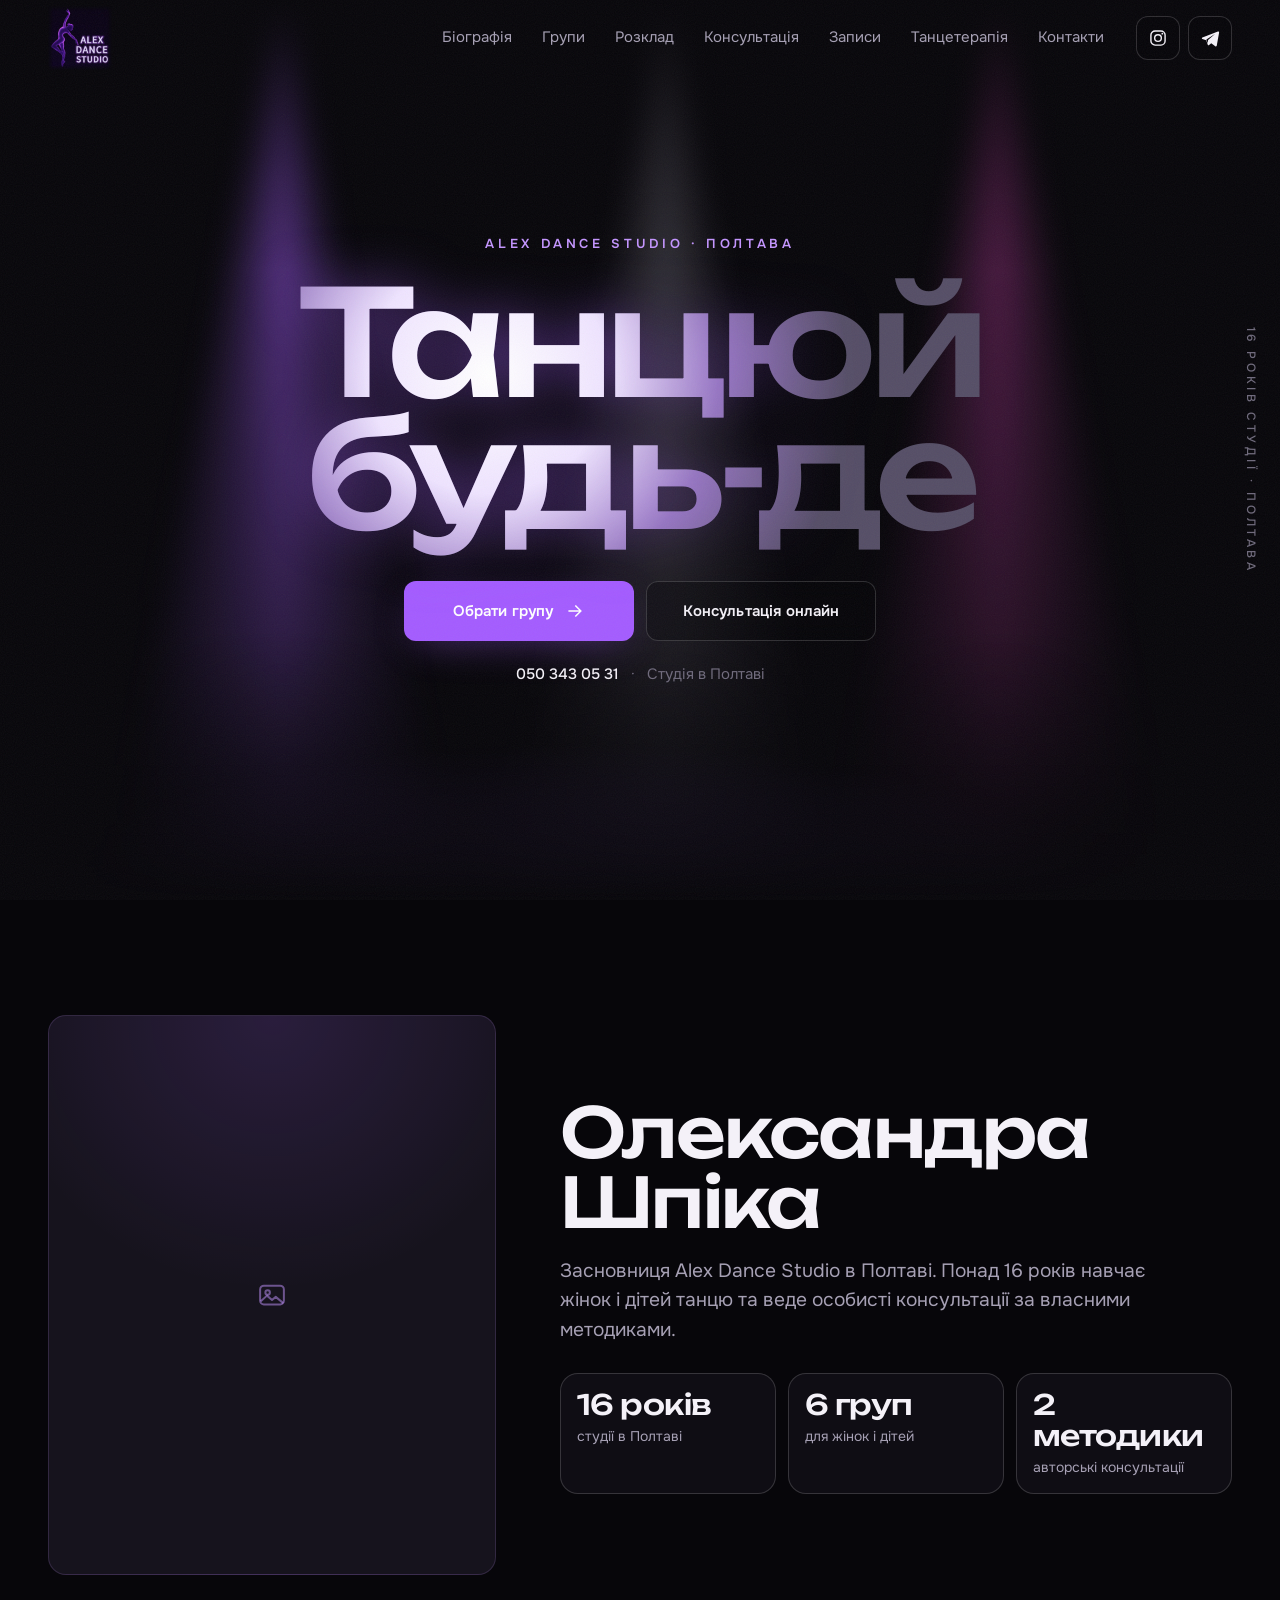
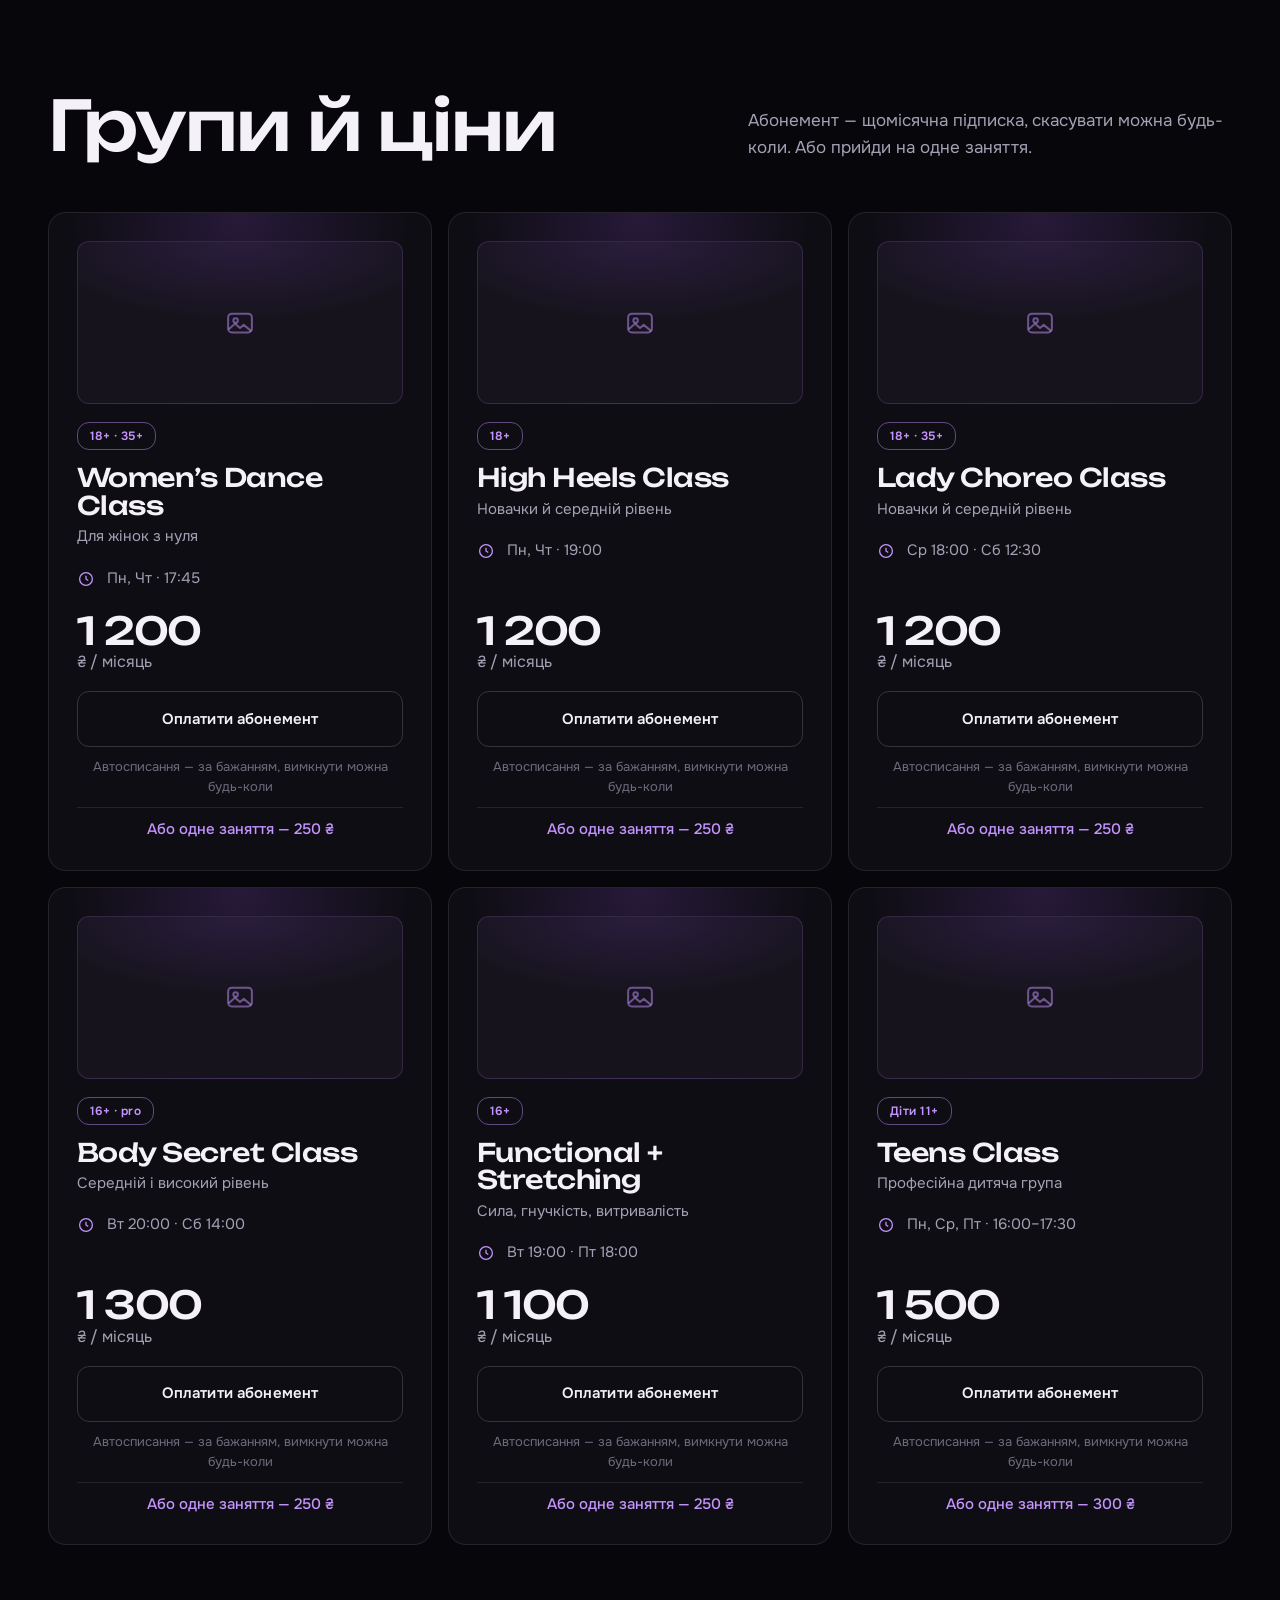
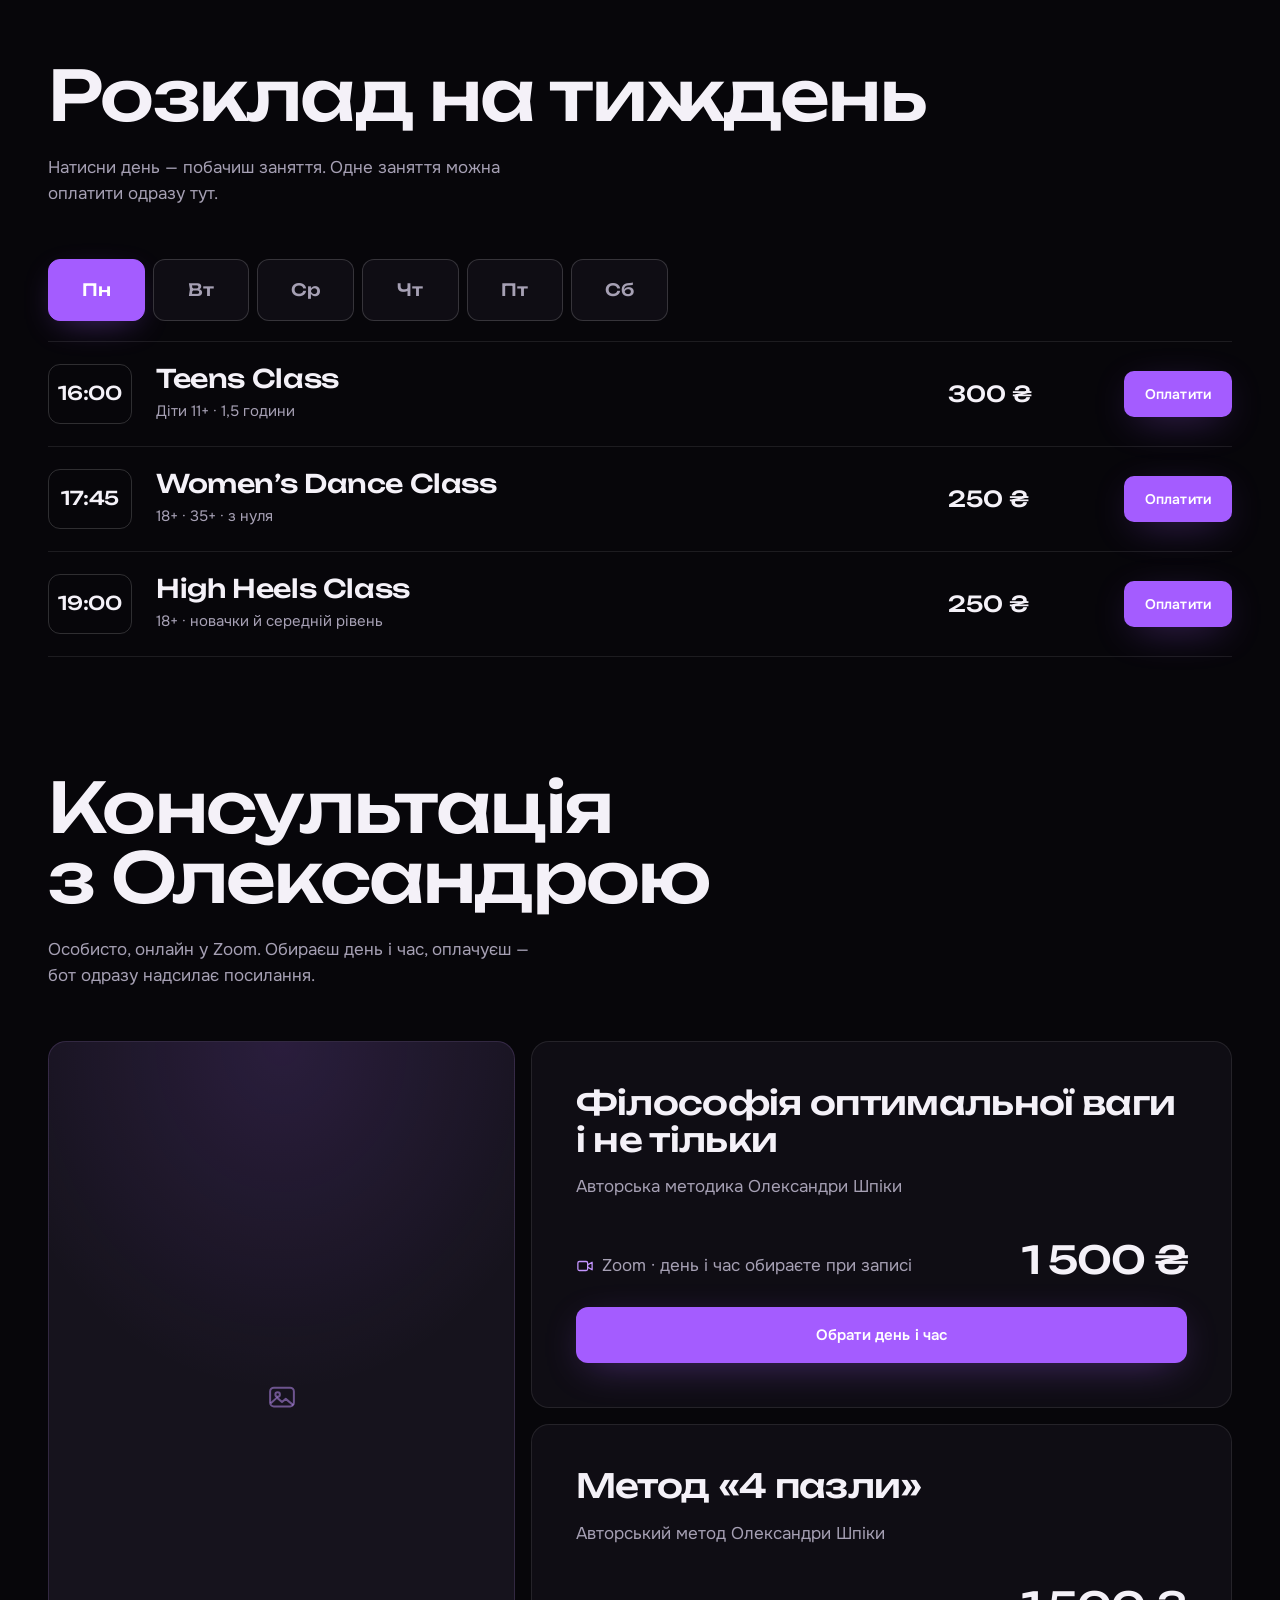
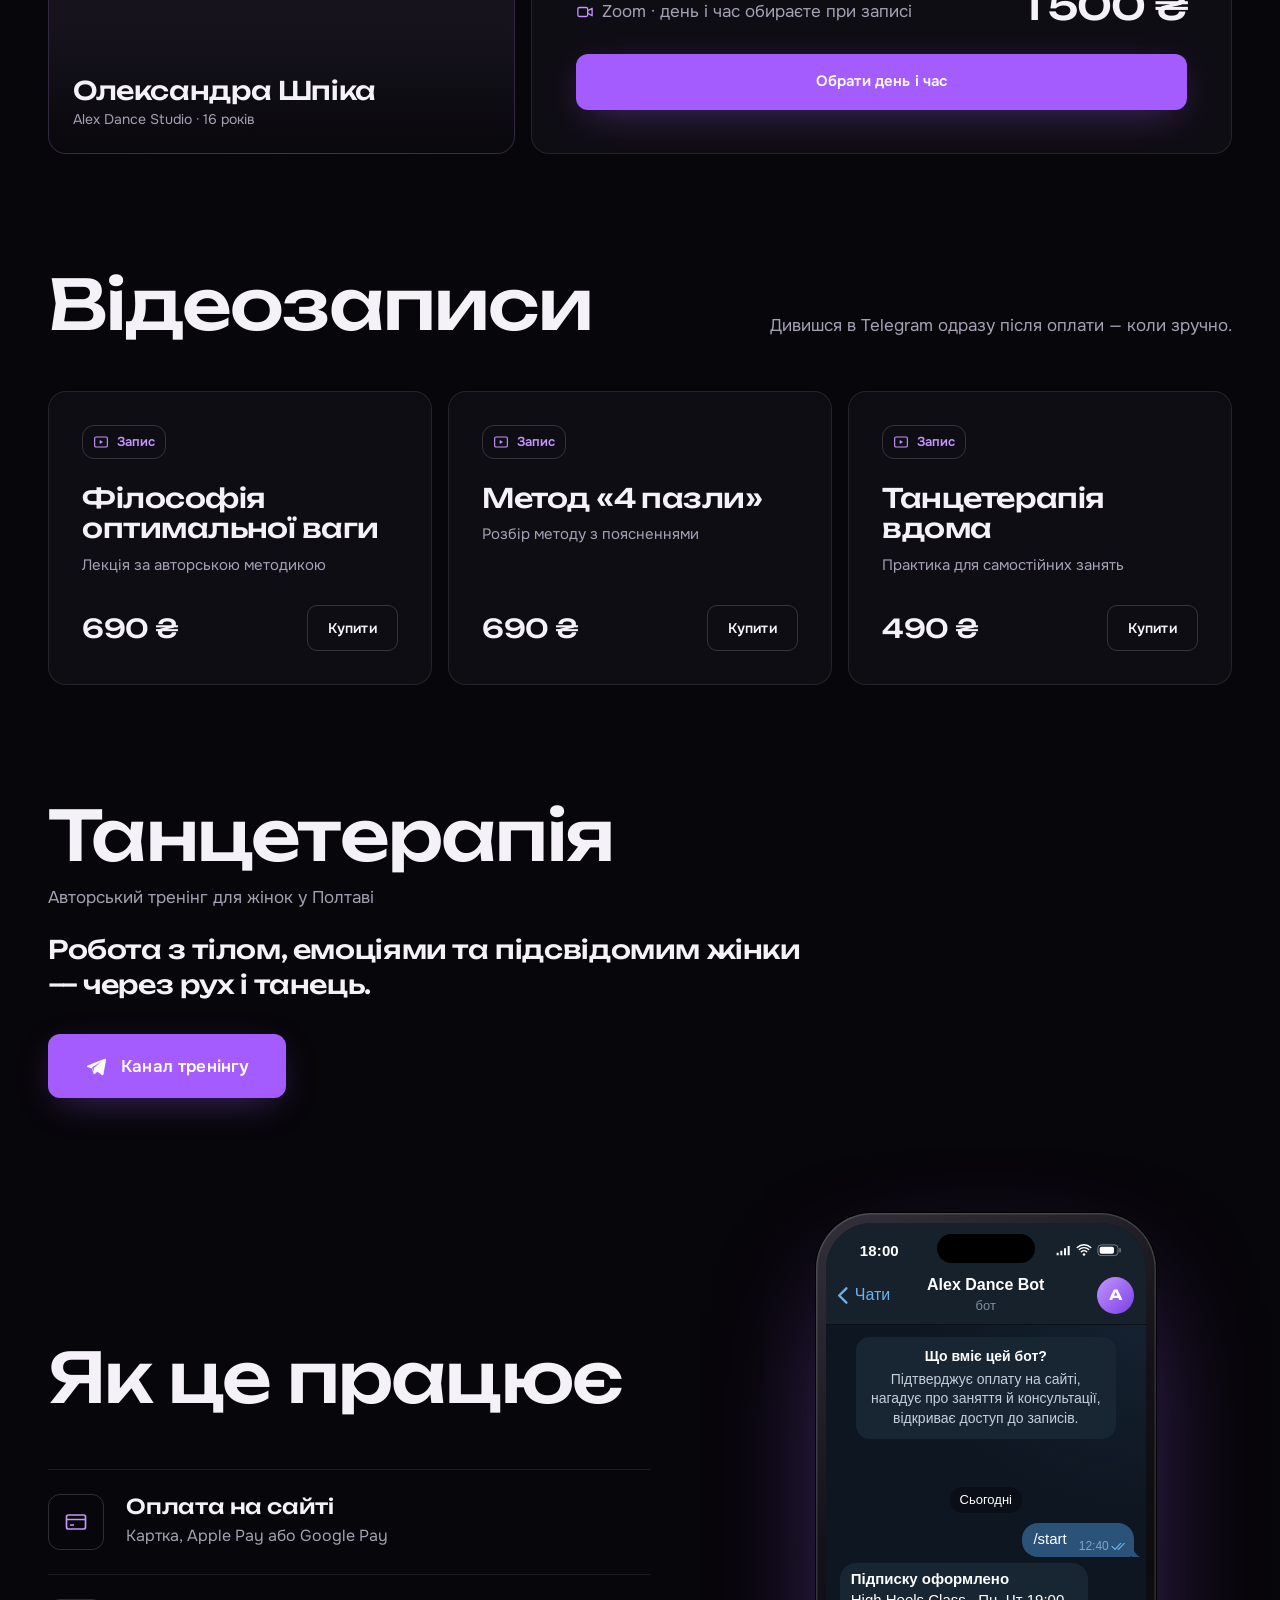
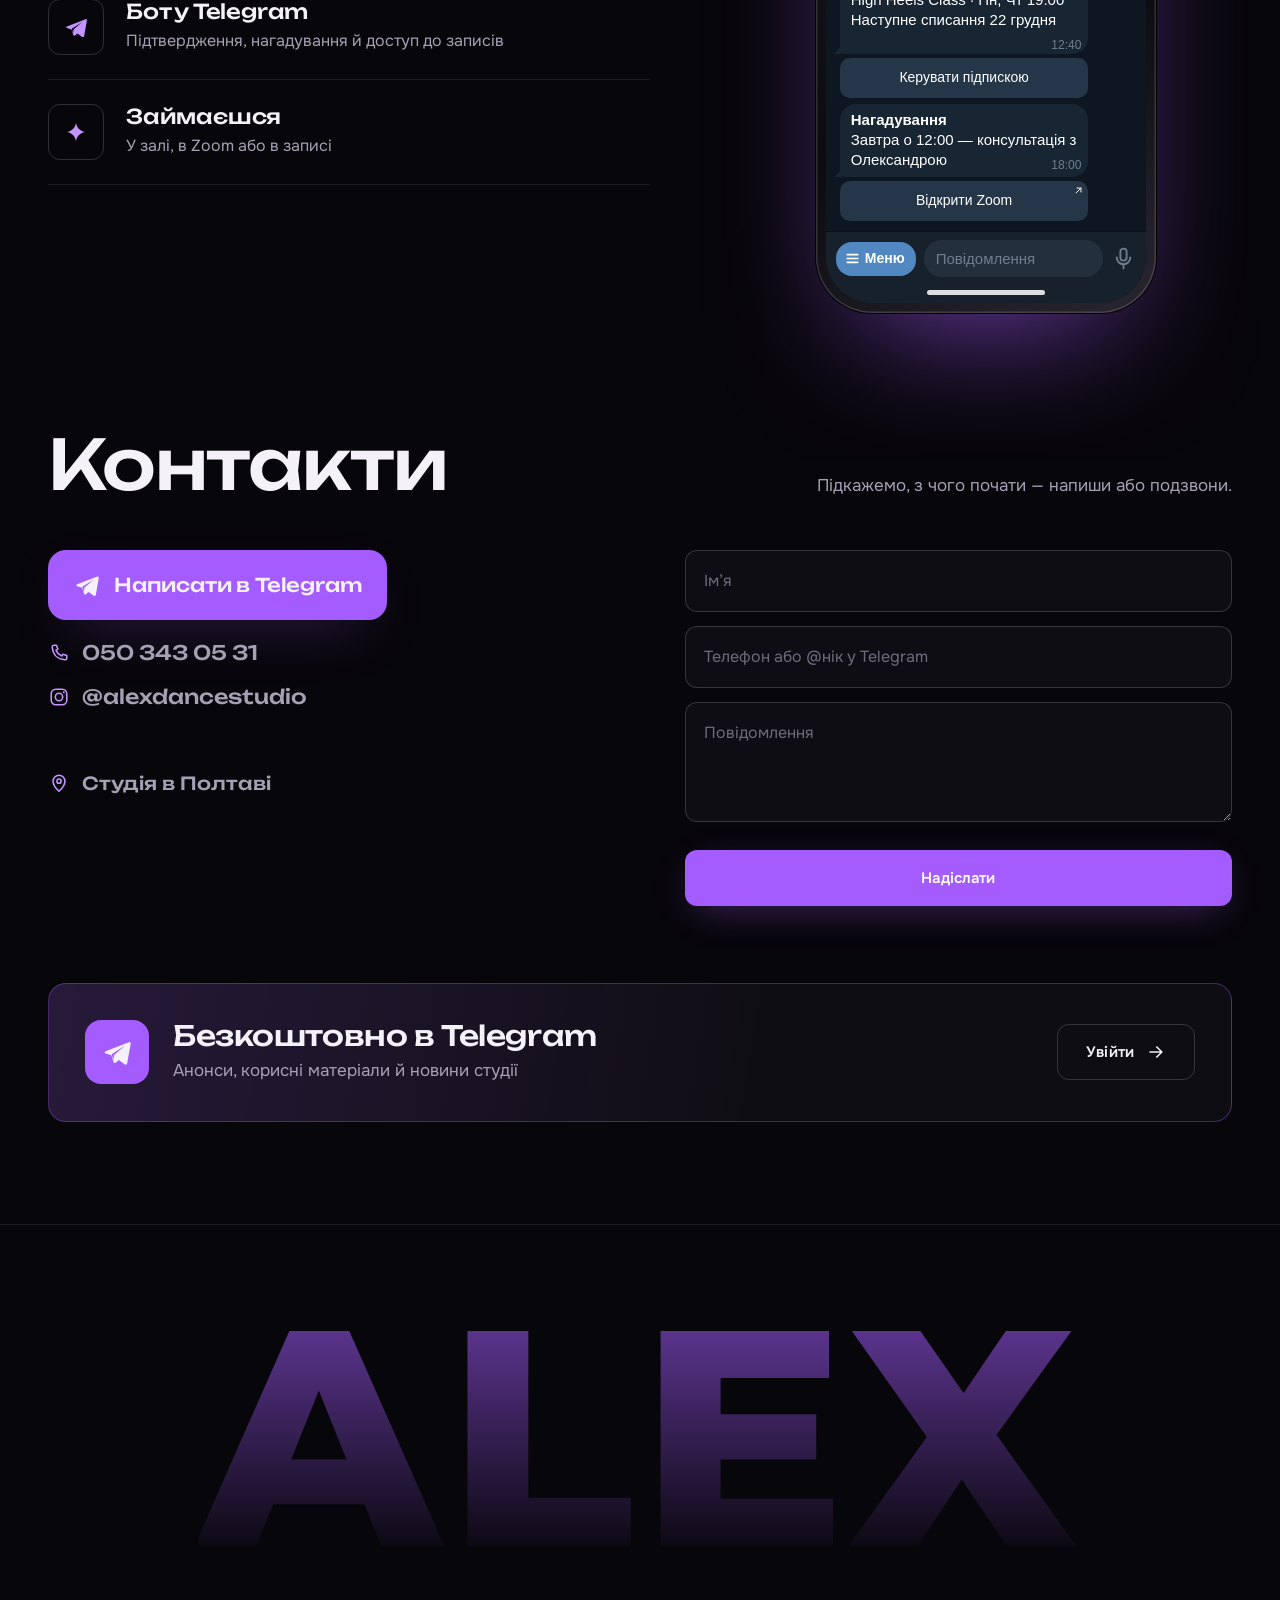
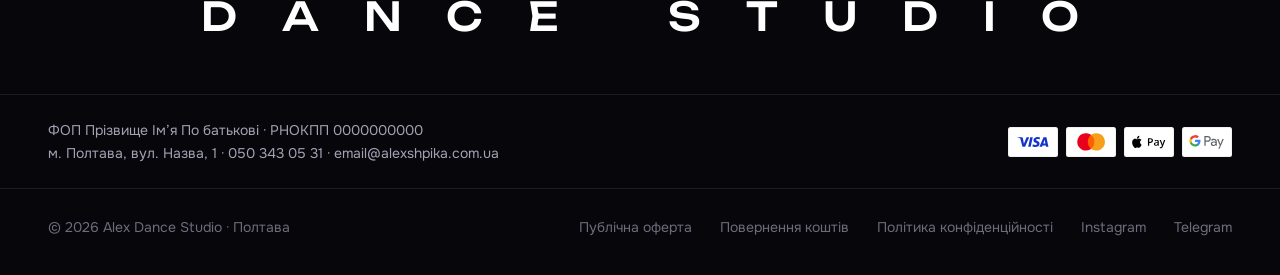
==== commit d53e015b: "Танцетерапія: без «Записатися на тренінг», «Канал тренінгу» — фіолетова й трохи більша Co-Authored-B" ====
--- a/index.html
+++ b/index.html
@@ -15,7 +15,7 @@
 <link rel="stylesheet" href="https://fonts.googleapis.com/css2?family=Montserrat:wght@800&text=ALEX&display=swap">
 <link rel="icon" href="img/logo-180.jpg">
 <link rel="apple-touch-icon" href="img/logo-180.jpg">
-<link rel="stylesheet" href="style.css?v=38">
+<link rel="stylesheet" href="style.css?v=40">
 </head>
 <body class="page-home" data-api="https://ortiatyxntdikaldepbp.supabase.co/functions/v1/tg-alexdance">
 
@@ -330,8 +330,7 @@
         <p class="sec__note rv" data-txt="therapy_note">Авторський тренінг для жінок у Полтаві</p>
         <p class="therapy__lead rv" data-txt="therapy_lead">Робота з тілом, емоціями та підсвідомим жінки — через рух і танець.</p>
         <div class="therapy__cta rv">
-          <a class="btn btn--ac" href="#contact">Записатися на тренінг <svg><use href="#i-arrow"/></svg></a>
-          <a class="btn btn--ghost" href="#" data-tg data-link="therapy_channel"><svg><use href="#i-tg"/></svg>Канал тренінгу</a>
+          <a class="btn btn--ac btn--big" href="#" data-tg data-link="therapy_channel"><svg><use href="#i-tg"/></svg>Канал тренінгу</a>
         </div>
         <div class="evs" data-events hidden></div>
       </div>
@@ -471,7 +470,7 @@
         <label class="fld"><input name="name" required autocomplete="name" placeholder=" "><span>Ім’я</span></label>
         <label class="fld"><input name="phone" required type="tel" autocomplete="tel" placeholder=" "><span>Телефон</span></label>
         <label class="fld"><input name="tg" autocomplete="off" placeholder=" "><span>Telegram @нік (необовʼязково)</span></label>
-        <label class="chk" id="paySub" hidden><input type="checkbox" name="auto"><span>Списувати щомісяця автоматично — <b id="paySubPrice">1 200 ₴</b> 1-го числа. Вимкнути можна будь-коли в боті.</span></label>
+        <label class="chk" id="paySub" hidden><input type="checkbox" name="auto"><span>Продовжувати автоматично: з <b id="paySubDate">1-го числа</b> щомісяця списуватиметься <b id="paySubPrice">1 200 ₴</b> за весь місяць. Вимкнути можна будь-коли в боті.</span></label>
         <label class="chk" id="payAgree"><input type="checkbox" name="offer" required><span>Погоджуюсь з <a href="oferta.html" target="_blank" rel="noopener">публічною офертою</a>, <a href="povernennya.html" target="_blank" rel="noopener">умовами повернення</a> та <a href="polityka.html" target="_blank" rel="noopener">політикою конфіденційності</a></span></label>
         <button class="btn btn--ac btn--full" type="submit"><span id="payBtn">Оплатити</span> <span id="payPrice">1 200 ₴</span></button>
       </form>
@@ -490,7 +489,7 @@
   </div>
 </dialog>
 
-<script src="platform.js?v=24"></script>
-<script src="script.js?v=24"></script>
+<script src="platform.js?v=27"></script>
+<script src="script.js?v=27"></script>
 </body>
 </html>
--- a/style.css
+++ b/style.css
@@ -806,8 +806,12 @@
 /* сума з ₴ — великим рядком, під нею за що саме */
 .plan__price b { display: block; }
 .plan__for { display: block; margin-top: 8px; color: var(--mut); font-size: 15px; line-height: 1.4; }
-.plan__spots { margin: -4px 0 12px; color: var(--ac-hi); font-size: 14px; font-weight: 500; }
+.plan__spots { display: flex; align-items: center; gap: 8px; margin: -4px 0 14px; color: var(--mut); font-size: 14px; }
+.plan__spots::before { content: ''; width: 8px; height: 8px; border-radius: 50%; background: #4ade80; box-shadow: 0 0 10px rgba(74, 222, 128, .6); flex: none; }
+.plan__spots b { color: var(--ink); }
+.plan__spots[hidden] { display: none; }
 .plan__spots.is-low { color: #ff8fb8; }
+.plan__spots.is-low::before { background: #ff8fb8; box-shadow: 0 0 10px rgba(255, 143, 184, .6); }
 .plan .btn:disabled, .row .btn:disabled { opacity: .45; cursor: not-allowed; }
 .row__free { display: inline-block; margin-top: 6px; color: var(--ac-hi); font-size: 13px; font-weight: 500; }
 .row__free.is-low { color: #ff8fb8; }
@@ -832,3 +836,7 @@
   .ev__d { height: 60px; }
   .ev__buy { grid-column: 1 / -1; grid-template-columns: auto 1fr; align-items: center; justify-items: stretch; }
 }
+
+/* танцетерапія: одна кнопка — канал тренінгу, трохи більша */
+.btn--big { min-height: 64px; padding: 0 36px; font-size: 17px; gap: 14px; }
+.btn--big svg { font-size: 22px; }
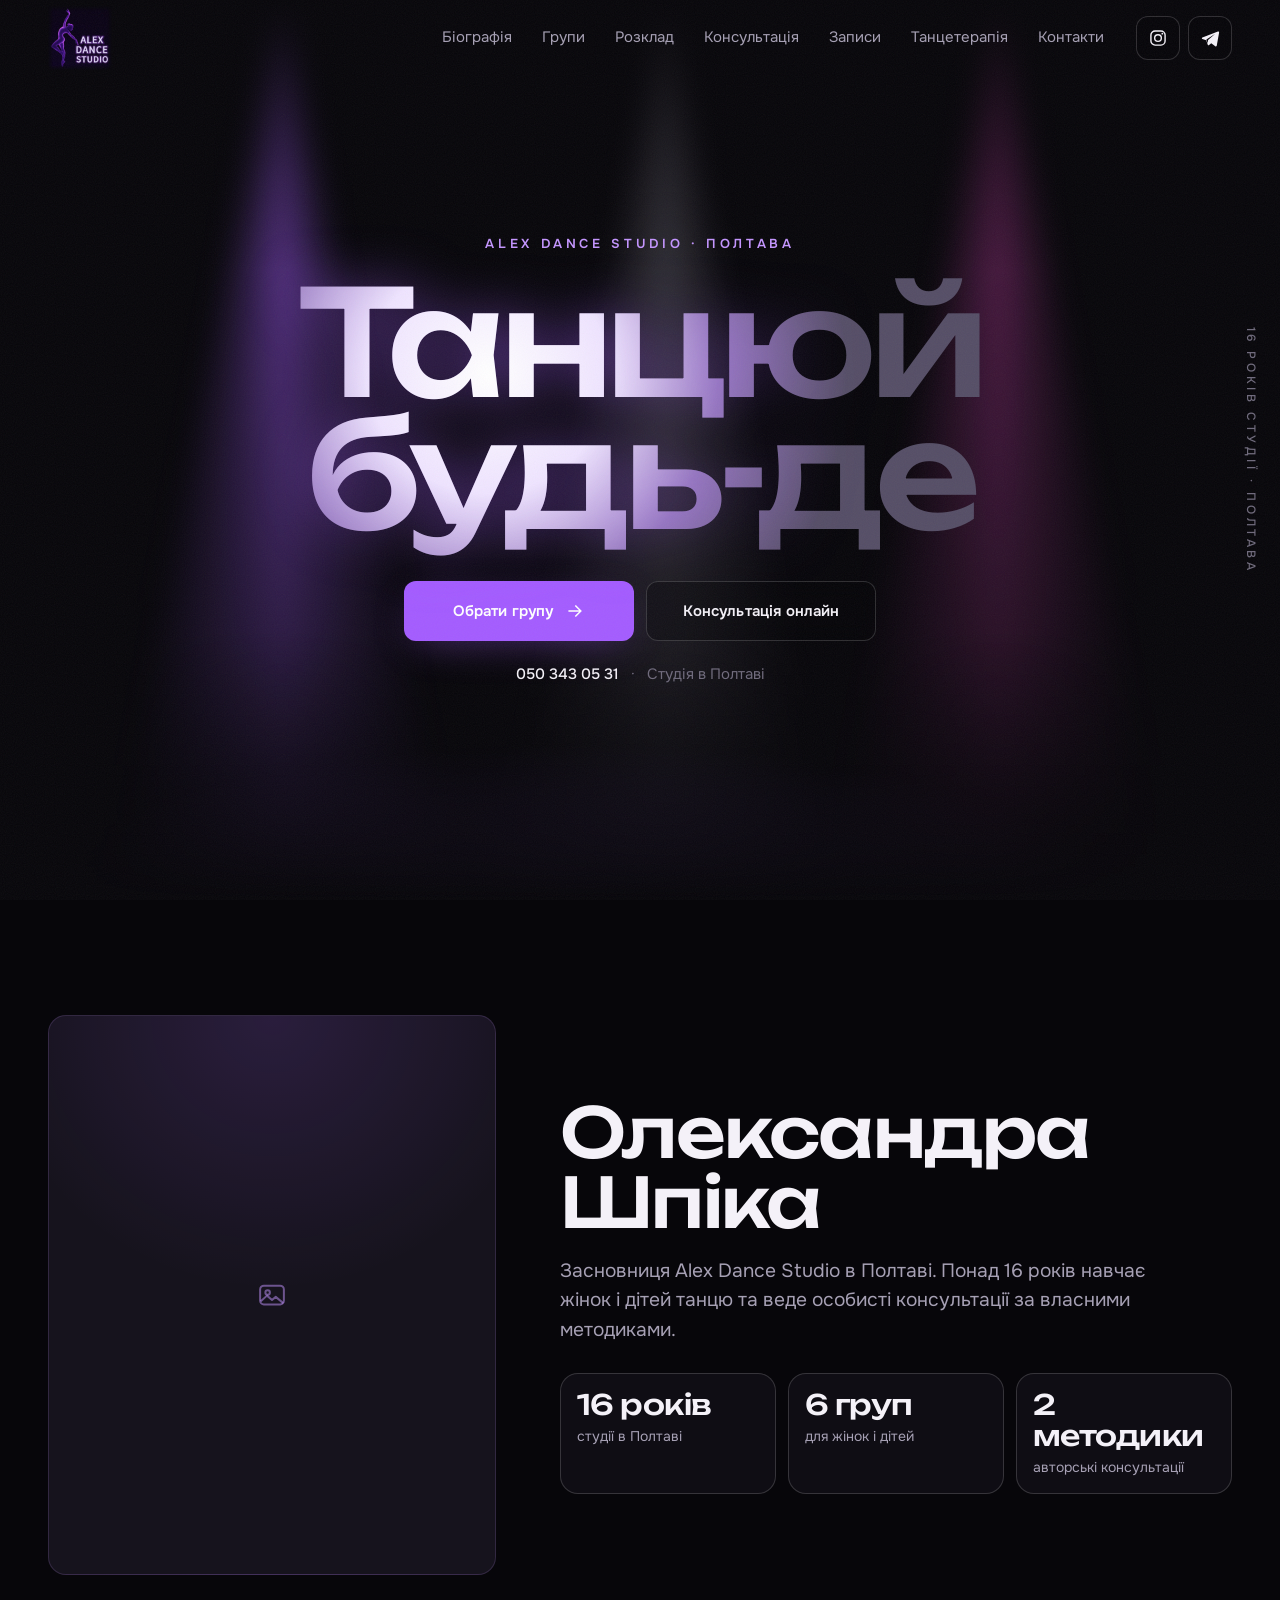
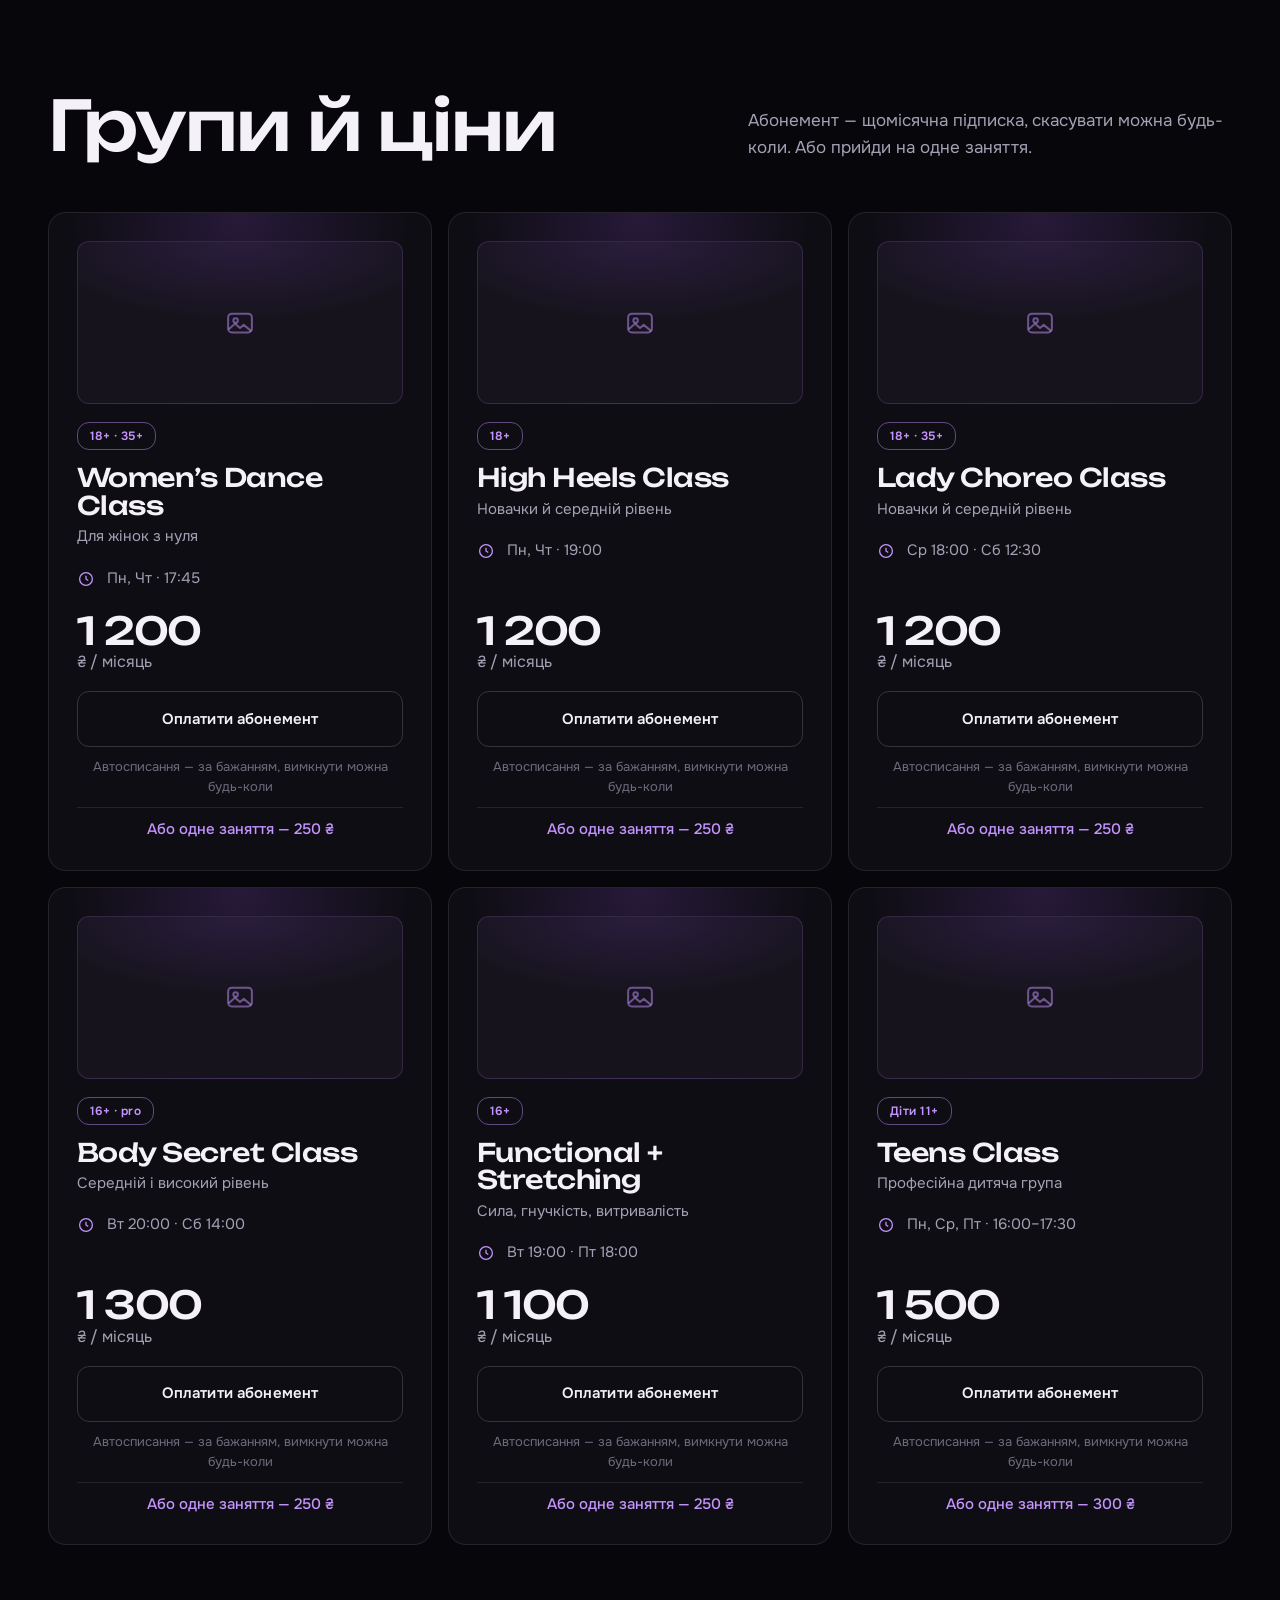
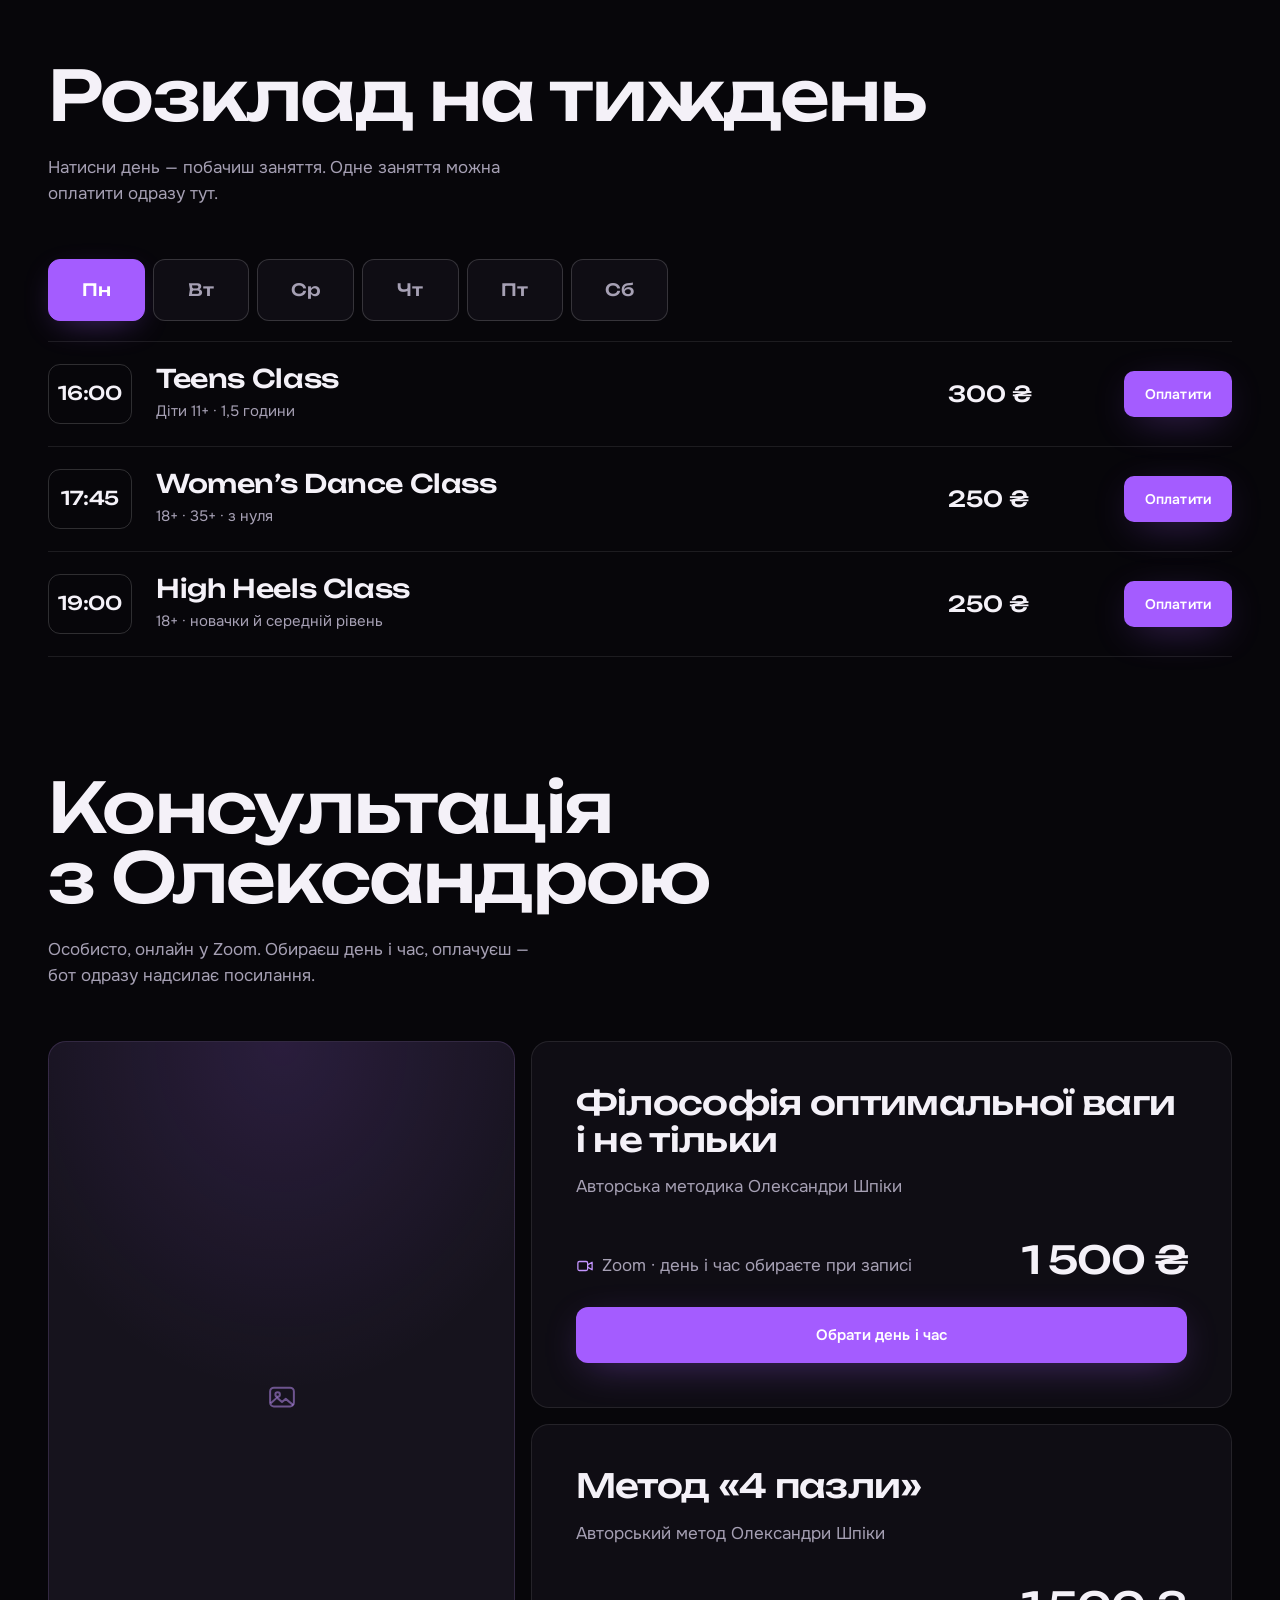
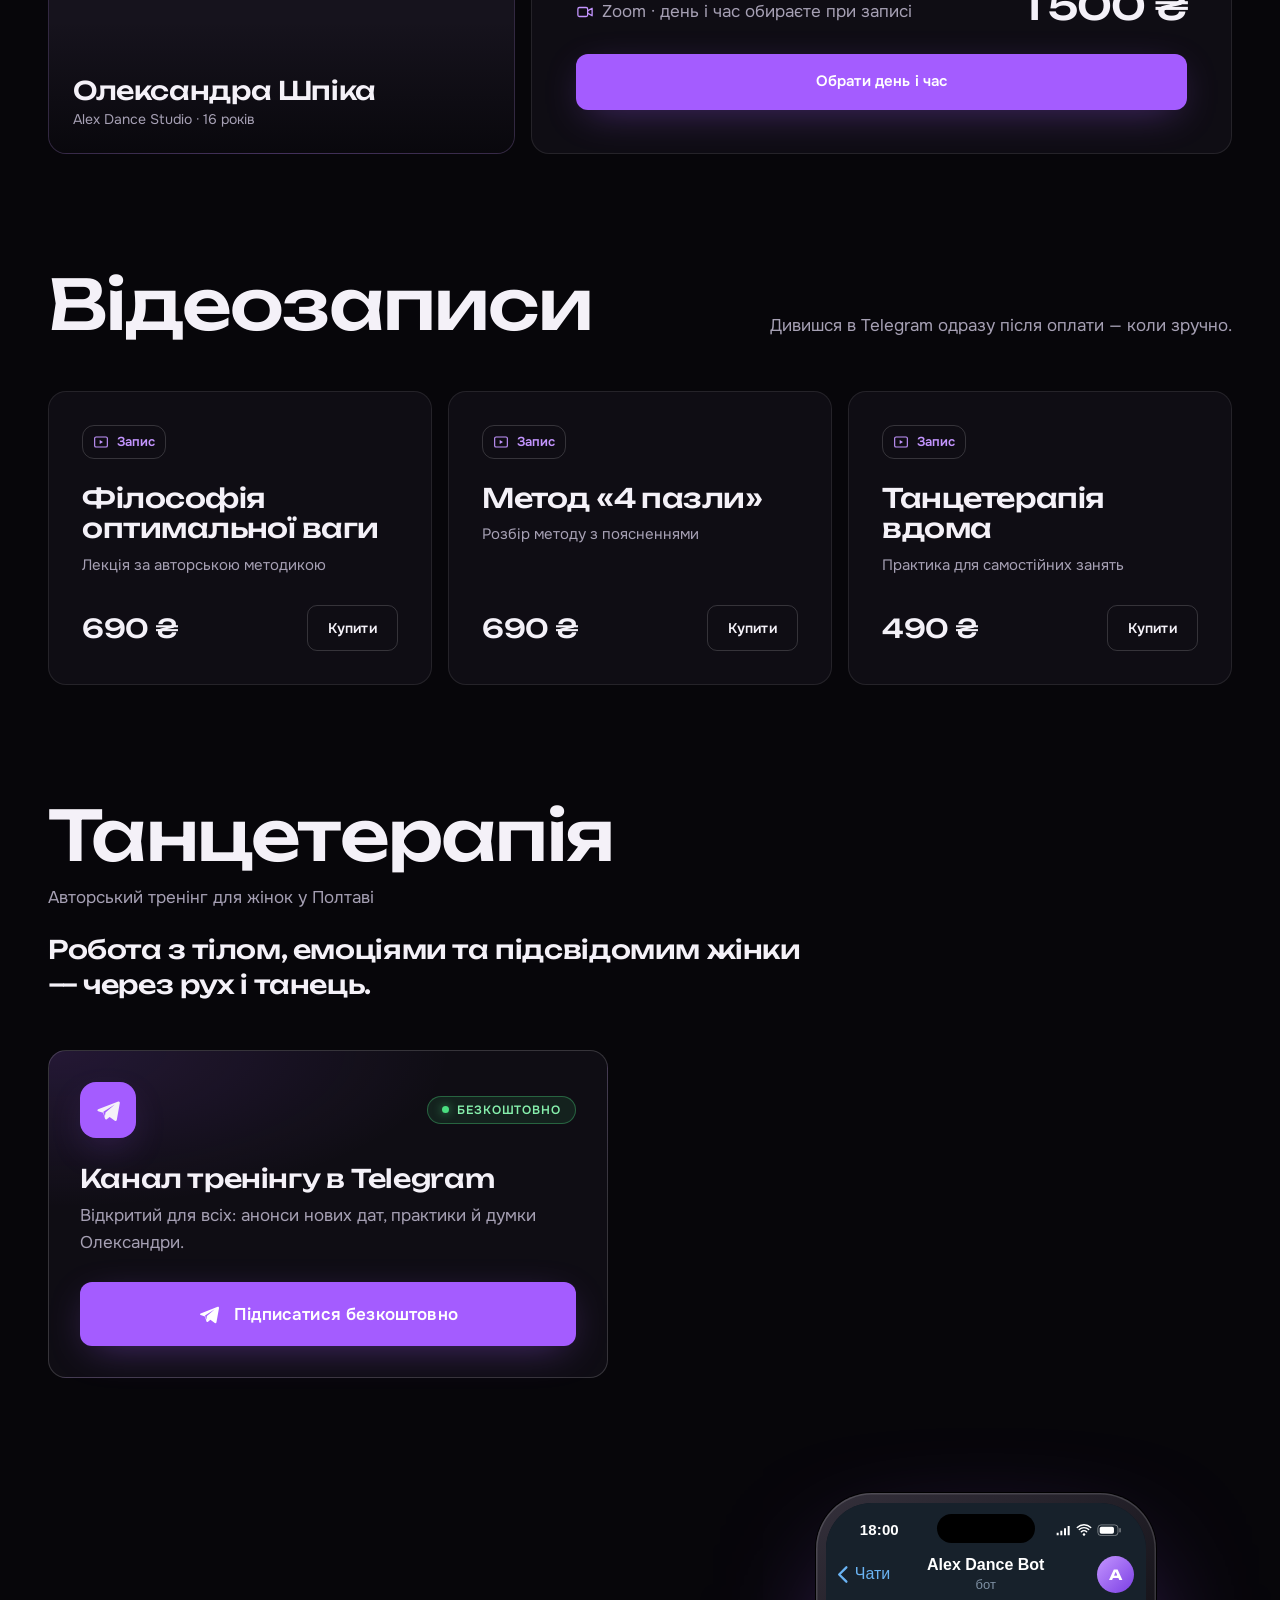
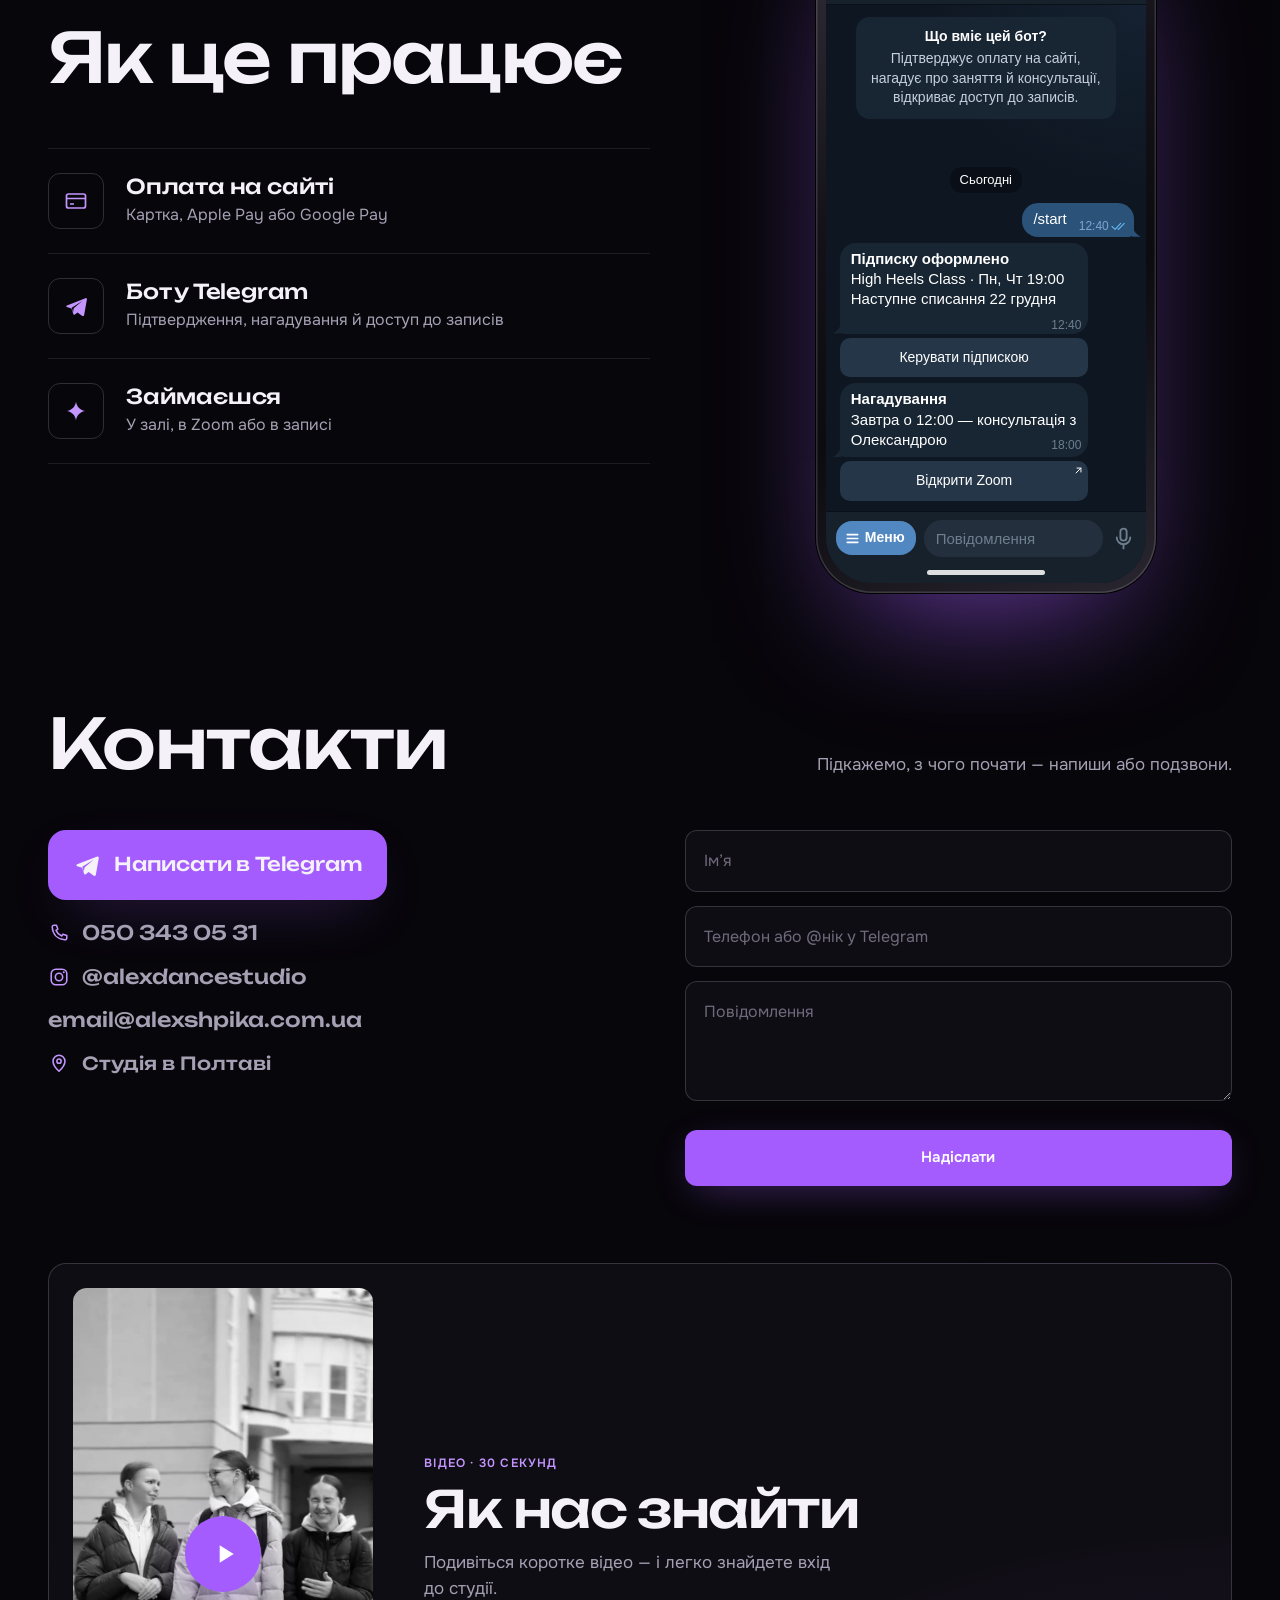
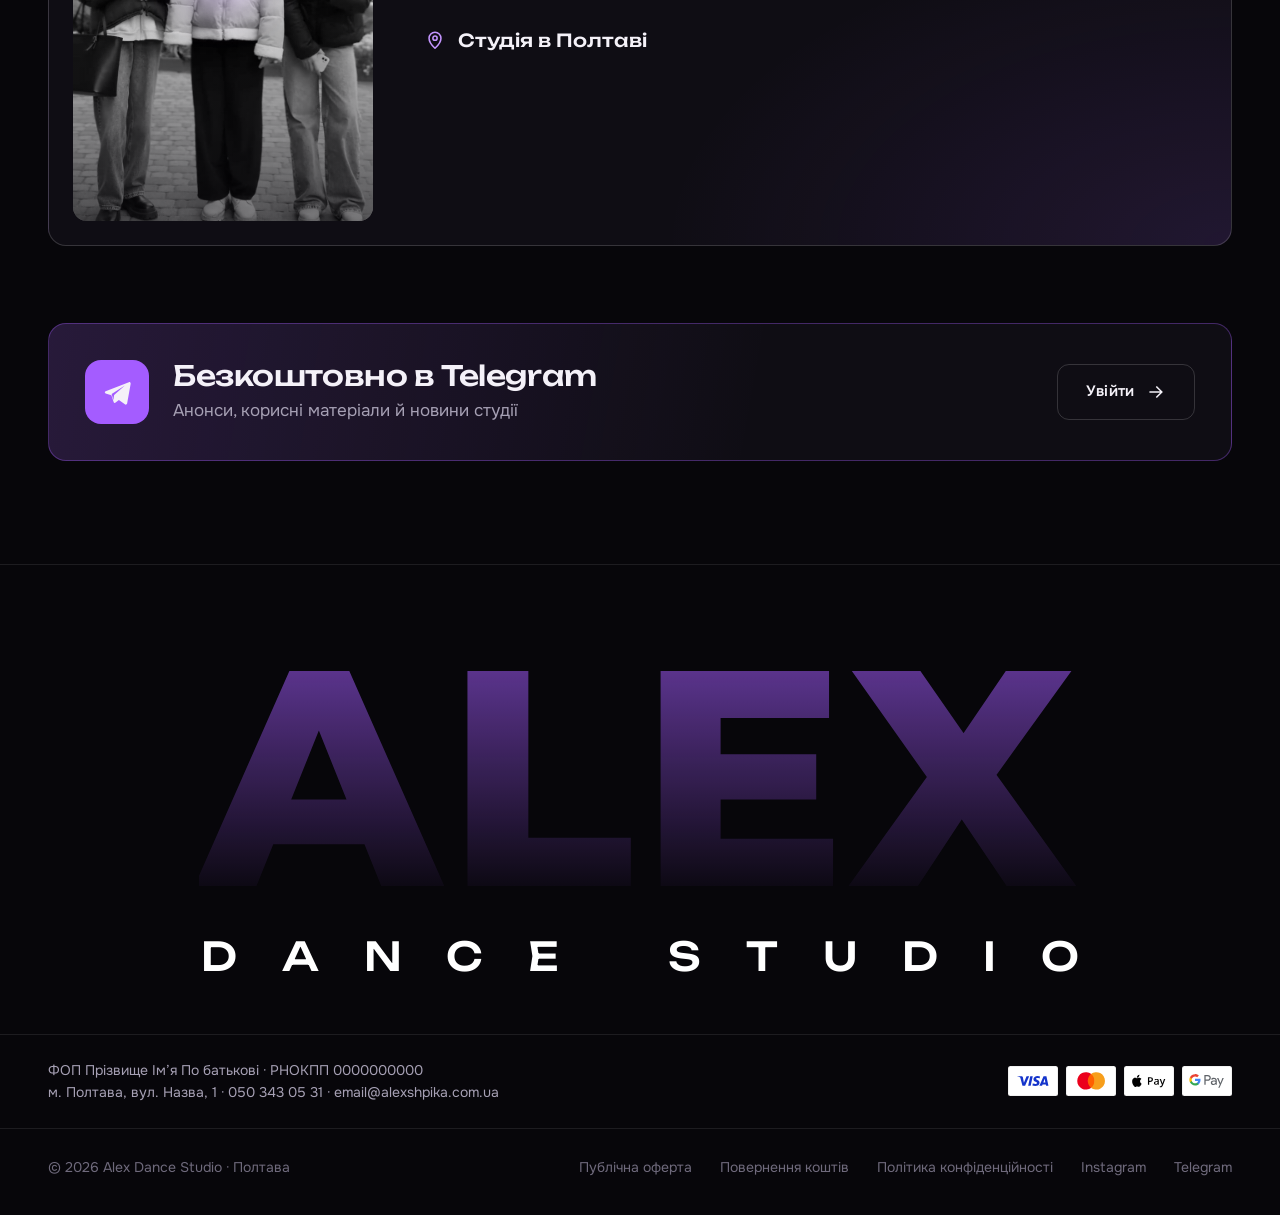
==== commit aa8f0c94: "Танцетерапія: безкоштовний канал окремо, картка тренінгу із запрошенням у закритий канал; відео «Як " ====
--- a/index.html
+++ b/index.html
@@ -15,7 +15,7 @@
 <link rel="stylesheet" href="https://fonts.googleapis.com/css2?family=Montserrat:wght@800&text=ALEX&display=swap">
 <link rel="icon" href="img/logo-180.jpg">
 <link rel="apple-touch-icon" href="img/logo-180.jpg">
-<link rel="stylesheet" href="style.css?v=40">
+<link rel="stylesheet" href="style.css?v=41">
 </head>
 <body class="page-home" data-api="https://ortiatyxntdikaldepbp.supabase.co/functions/v1/tg-alexdance">
 
@@ -329,10 +329,21 @@
         <h2 class="h2 rv" data-txt="therapy_title">Танцетерапія</h2>
         <p class="sec__note rv" data-txt="therapy_note">Авторський тренінг для жінок у Полтаві</p>
         <p class="therapy__lead rv" data-txt="therapy_lead">Робота з тілом, емоціями та підсвідомим жінки — через рух і танець.</p>
-        <div class="therapy__cta rv">
-          <a class="btn btn--ac btn--big" href="#" data-tg data-link="therapy_channel"><svg><use href="#i-tg"/></svg>Канал тренінгу</a>
-        </div>
-        <div class="evs" data-events hidden></div>
+      </div>
+      <div class="therapy__grid">
+        <div class="tfree rv">
+          <div class="tfree__top">
+            <span class="tfree__ic"><svg><use href="#i-tg"/></svg></span>
+            <span class="tfree__tag" data-txt="therapy_free_tag">Безкоштовно</span>
+          </div>
+          <h3 class="tfree__t" data-txt="therapy_free_title">Канал тренінгу в Telegram</h3>
+          <p class="tfree__d" data-txt="therapy_free_text">Відкритий для всіх: анонси нових дат, практики й думки Олександри.</p>
+          <a class="btn btn--ac btn--big" href="#" data-tg data-link="therapy_channel"><svg><use href="#i-tg"/></svg>Підписатися безкоштовно</a>
+        </div>
+        <div class="tevs" data-events hidden>
+          <p class="tevs__h"><span data-txt="therapy_events_title">Найближчий тренінг</span></p>
+          <div class="evs"></div>
+        </div>
       </div>
     </div>
   </section>
@@ -410,6 +421,21 @@
         <p class="form__ok" hidden><svg><use href="#i-check"/></svg>Дякуємо! Напишемо найближчим часом.</p>
       </form>
     </div>
+    <div class="wrap">
+      <div class="find rv" id="find">
+        <div class="find__vid" data-vid>
+          <video src="img/find-us.mp4" poster="img/find-us.jpg" playsinline preload="none" aria-label="Відео: як знайти студію"></video>
+          <button class="find__play" type="button" aria-label="Дивитися відео"><svg><use href="#i-play-fill"/></svg></button>
+        </div>
+        <div class="find__txt">
+          <p class="find__k">Відео · 30 секунд</p>
+          <h3 class="find__t" data-txt="find_title">Як нас знайти</h3>
+          <p class="find__d" data-txt="find_text">Подивіться коротке відео — і легко знайдете вхід до студії.</p>
+          <p class="find__addr"><svg><use href="#i-pin"/></svg><span data-txt="studio_address">Студія в Полтаві</span></p>
+          <a class="btn btn--line" href="#" target="_blank" rel="noopener" data-map hidden>Маршрут у Google Maps <svg><use href="#i-arrow"/></svg></a>
+        </div>
+      </div>
+    </div>
   </section>
 
   <section class="free">
@@ -489,7 +515,7 @@
   </div>
 </dialog>
 
-<script src="platform.js?v=27"></script>
-<script src="script.js?v=27"></script>
+<script src="platform.js?v=29"></script>
+<script src="script.js?v=29"></script>
 </body>
 </html>
--- a/style.css
+++ b/style.css
@@ -817,26 +817,96 @@
 .row__free.is-low { color: #ff8fb8; }
 
 /* ---------- танцетерапія: заняття з датою ---------- */
-.evs { display: grid; gap: 10px; margin-top: 28px; }
-.evs[hidden] { display: none; }
-.ev { display: grid; grid-template-columns: 74px minmax(0, 1fr) auto; gap: 18px; align-items: center; padding: 16px; border: 1px solid rgba(164, 92, 255, .45); border-radius: var(--r); background: var(--bg2); }
-.ev__d { display: grid; place-items: center; align-content: center; height: 74px; border-radius: var(--rb); background: var(--ac); color: #fff; line-height: 1; }
-.ev__d b { font: 500 28px/1 var(--fd); }
-.ev__d span { margin-top: 4px; font-size: 12px; }
-.ev__m h3 { font: 500 clamp(18px, 1.8vw, 22px)/1.15 var(--fd); letter-spacing: -.01em; }
-.ev__m p { margin-top: 4px; color: var(--mut); font-size: 14px; }
-.ev__t { color: var(--ink) !important; }
-.ev__spots { color: var(--ac-hi) !important; font-weight: 500; }
-.ev__spots.is-low { color: #ff8fb8 !important; }
-.ev__buy { display: grid; justify-items: end; gap: 8px; }
-.ev__p { font: 500 22px/1 var(--fd); }
-.ev .btn:disabled { opacity: .45; cursor: not-allowed; }
-@media (max-width: 600px) {
-  .ev { grid-template-columns: 60px minmax(0, 1fr); }
-  .ev__d { height: 60px; }
-  .ev__buy { grid-column: 1 / -1; grid-template-columns: auto 1fr; align-items: center; justify-items: stretch; }
-}
-
 /* танцетерапія: одна кнопка — канал тренінгу, трохи більша */
 .btn--big { min-height: 64px; padding: 0 36px; font-size: 17px; gap: 14px; }
 .btn--big svg { font-size: 22px; }
+
+/* ---------- танцетерапія: безкоштовний канал і найближчий тренінг поруч ---------- */
+.therapy__grid { display: grid; grid-template-columns: minmax(0, 5fr) minmax(0, 7fr); gap: 16px; align-items: start; margin-top: clamp(28px, 4vw, 48px); }
+.therapy__grid:has(> .tevs[hidden]) { grid-template-columns: minmax(0, 560px); }
+.tevs[hidden] { display: none; }
+.tfree {
+  display: flex; flex-direction: column; padding: clamp(22px, 2.4vw, 32px); border: 1px solid var(--line2); border-radius: var(--r);
+  background: radial-gradient(120% 80% at 0% 0%, rgba(164, 92, 255, .14), transparent 60%), var(--bg2);
+}
+.tfree__top { display: flex; align-items: center; justify-content: space-between; gap: 12px; }
+.tfree__ic { display: grid; place-items: center; width: 56px; height: 56px; border-radius: 16px; background: var(--ac); box-shadow: 0 14px 40px -14px var(--glow); }
+.tfree__ic svg { font-size: 26px; }
+.tfree__tag {
+  display: inline-flex; align-items: center; gap: 8px; padding: 7px 14px; border-radius: 999px;
+  background: rgba(74, 222, 128, .1); border: 1px solid rgba(74, 222, 128, .35); color: #86efac;
+  font: 600 12px/1 var(--fb); letter-spacing: .08em; text-transform: uppercase;
+}
+.tfree__tag::before { content: ''; width: 7px; height: 7px; border-radius: 50%; background: #4ade80; box-shadow: 0 0 10px rgba(74, 222, 128, .7); }
+.tfree__t { margin-top: 26px; font: 500 clamp(20px, 2vw, 26px)/1.15 var(--fd); letter-spacing: -.015em; }
+.tfree__d { margin-top: 10px; color: var(--mut); }
+.tfree .btn--big { margin-top: 26px; width: 100%; }
+
+.tevs__h { display: flex; align-items: center; gap: 10px; margin-bottom: 12px; color: var(--ac-hi); font: 600 12px/1 var(--fb); letter-spacing: .1em; text-transform: uppercase; }
+.tevs__h::before { content: ''; width: 22px; height: 1px; background: currentColor; }
+.evs { display: grid; gap: 12px; }
+.ev {
+  position: relative; display: grid; gap: 18px; padding: clamp(20px, 2.2vw, 28px); overflow: hidden;
+  border: 1px solid rgba(164, 92, 255, .5); border-radius: var(--r);
+  background: radial-gradient(90% 70% at 100% 0%, rgba(164, 92, 255, .22), transparent 65%), var(--bg2);
+  box-shadow: 0 30px 80px -40px var(--glow);
+}
+.ev__hd { display: grid; grid-template-columns: 76px minmax(0, 1fr); gap: 18px; align-items: center; }
+.ev__d { display: grid; place-items: center; align-content: center; height: 80px; border-radius: 14px; background: linear-gradient(160deg, #b67aff, var(--ac)); color: #fff; line-height: 1; box-shadow: 0 14px 40px -14px var(--glow); }
+.ev__d b { font: 500 32px/1 var(--fd); }
+.ev__d span { margin-top: 6px; font-size: 12px; font-weight: 500; }
+.ev__m h3 { font: 500 clamp(20px, 2.1vw, 28px)/1.12 var(--fd); letter-spacing: -.015em; }
+.ev__w { display: flex; align-items: center; gap: 8px; margin-top: 8px; color: var(--mut); font-size: 15px; }
+.ev__w svg { flex: none; font-size: 17px; color: var(--ac-hi); }
+.ev__t { color: var(--ink); opacity: .9; }
+.ev__buy { display: flex; align-items: center; justify-content: space-between; gap: 16px; padding-top: 18px; border-top: 1px solid var(--line); }
+.ev__p { display: block; font: 500 clamp(24px, 2.4vw, 30px)/1 var(--fd); letter-spacing: -.02em; }
+.ev__spots { margin-top: 8px; color: var(--ac-hi); font-size: 14px; font-weight: 500; }
+.ev__spots[hidden] { display: none; }
+.ev__spots.is-low { color: #ff8fb8; }
+.ev .btn:disabled { opacity: .45; cursor: not-allowed; }
+.ev__after {
+  display: flex; align-items: flex-start; gap: 12px; padding: 14px 16px; border-radius: 12px;
+  background: rgba(164, 92, 255, .1); border: 1px solid rgba(164, 92, 255, .25); font-size: 15px; line-height: 1.45;
+}
+.ev__after svg { flex: none; margin-top: 1px; font-size: 20px; color: var(--ac-hi); }
+
+/* ---------- як нас знайти: вертикальне відео й адреса ---------- */
+.find {
+  display: grid; grid-template-columns: minmax(0, 300px) minmax(0, 1fr); gap: clamp(24px, 4vw, 64px); align-items: center;
+  margin-top: clamp(48px, 6vw, 88px); padding: clamp(16px, 2vw, 24px); border: 1px solid var(--line2); border-radius: var(--r);
+  background: radial-gradient(80% 90% at 100% 100%, rgba(164, 92, 255, .12), transparent 60%), var(--bg2);
+}
+.find__vid { position: relative; aspect-ratio: 9 / 16; border-radius: 14px; overflow: hidden; background: #000; }
+.find__vid video { display: block; width: 100%; height: 100%; object-fit: cover; }
+.find__play {
+  position: absolute; inset: 0; display: grid; place-items: center; width: 100%; border: 0; padding: 0; cursor: pointer;
+  background: linear-gradient(180deg, transparent 50%, rgba(7, 6, 10, .55)); color: #fff;
+}
+.find__play svg { width: 76px; height: 76px; padding: 22px 20px 22px 24px; border-radius: 50%; background: var(--ac); box-shadow: 0 16px 50px -10px var(--glow); transition: transform .3s var(--ease), background .3s; }
+.find__play:hover svg { transform: scale(1.06); background: #b274ff; }
+.find__vid.is-on .find__play { display: none; }
+.find__k { color: var(--ac-hi); font: 600 12px/1 var(--fb); letter-spacing: .1em; text-transform: uppercase; }
+.find__t { margin-top: 14px; font: 500 clamp(28px, 4vw, 52px)/1.04 var(--fd); letter-spacing: -.03em; }
+.find__d { margin-top: 14px; max-width: 38ch; color: var(--mut); font-size: 17px; }
+.find__addr { display: flex; align-items: center; gap: 12px; margin-top: 26px; font: 500 18px/1.3 var(--fd); }
+.find__addr svg { flex: none; font-size: 22px; color: var(--ac-hi); }
+.find .btn { margin-top: 24px; }
+.find .btn[hidden] { display: none; }
+
+@media (max-width: 860px) {
+  .therapy__grid { grid-template-columns: minmax(0, 1fr); }
+}
+@media (max-width: 600px) {
+  .ev__hd { grid-template-columns: 64px minmax(0, 1fr); gap: 14px; }
+  .ev__d { height: 68px; }
+  .ev__d b { font-size: 26px; }
+  .ev__buy { flex-wrap: wrap; }
+  .ev__buy .btn { width: 100%; }
+  .find { grid-template-columns: minmax(0, 1fr); }
+  .find__vid { width: min(100%, 320px); margin: 0 auto; }
+  .find__txt { order: -1; text-align: center; }
+  .find__d { margin-inline: auto; }
+  .find__addr { justify-content: center; }
+  .find .btn { width: 100%; }
+}
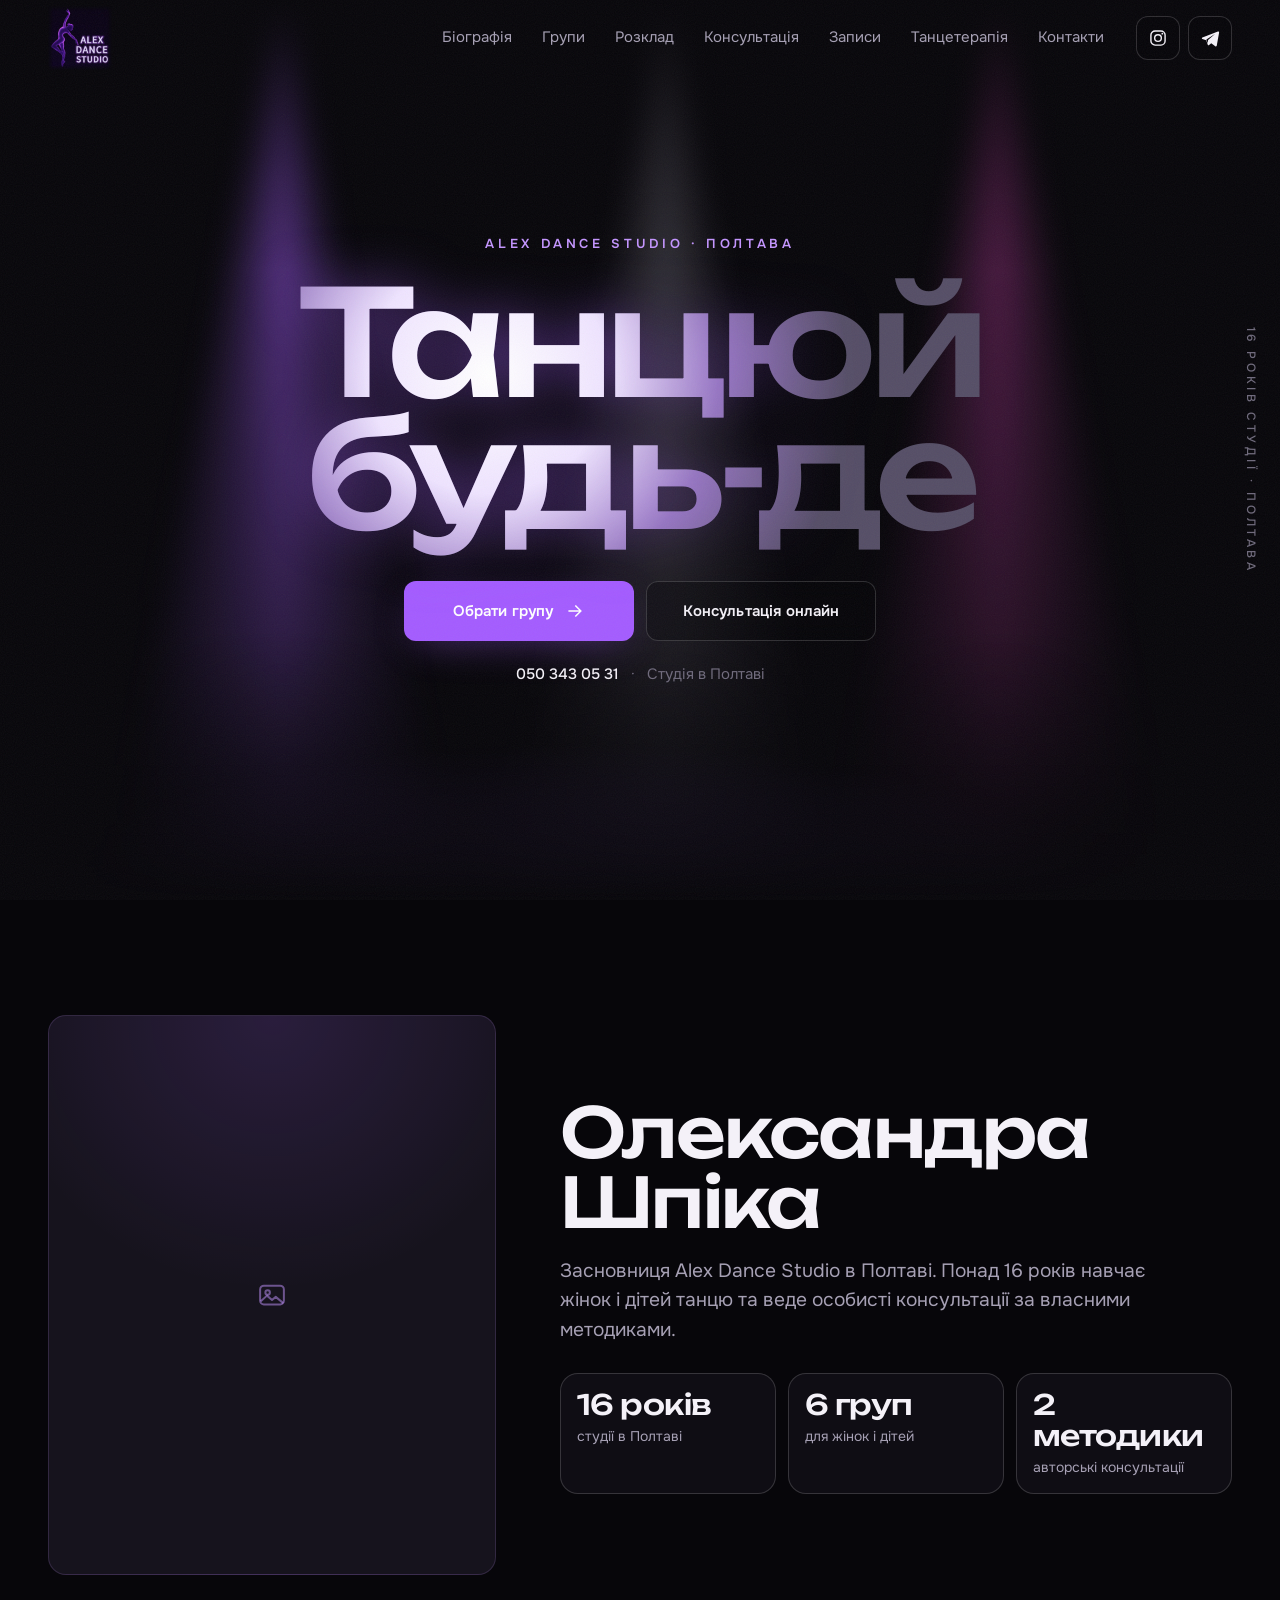
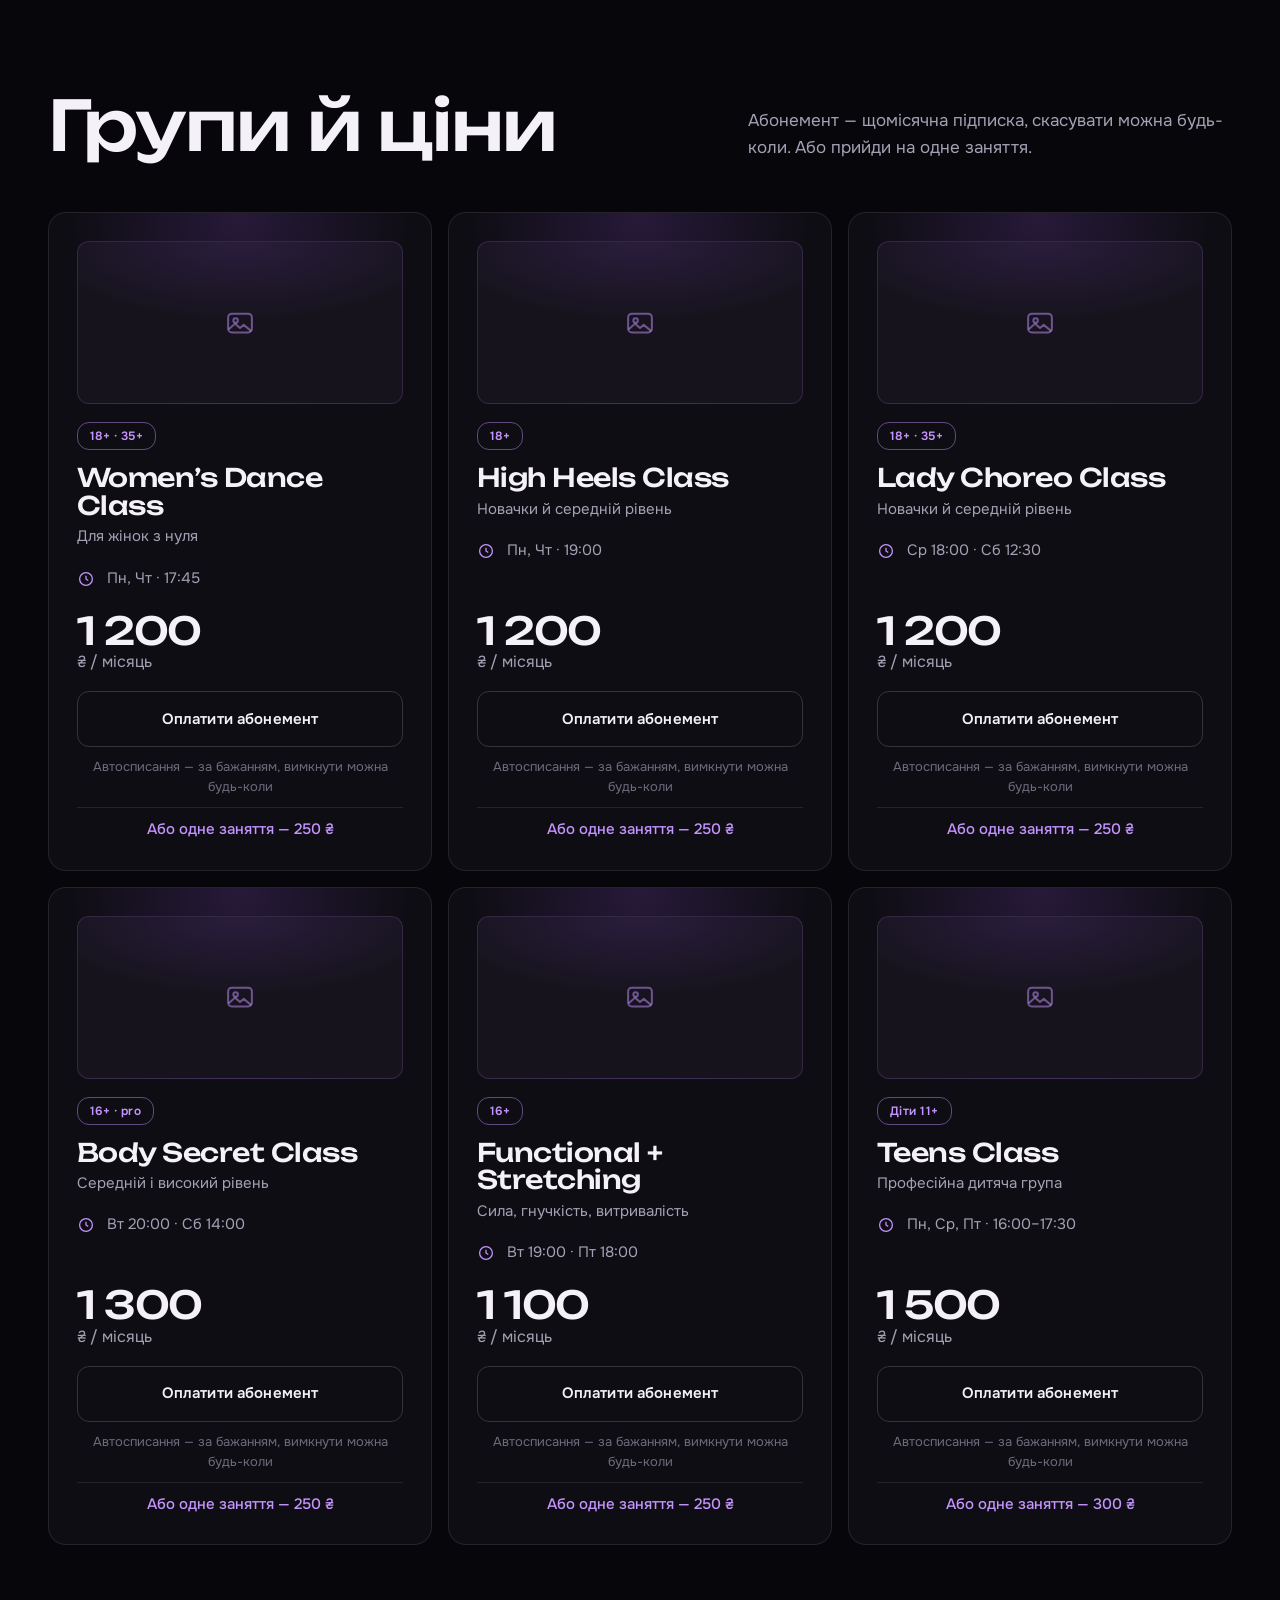
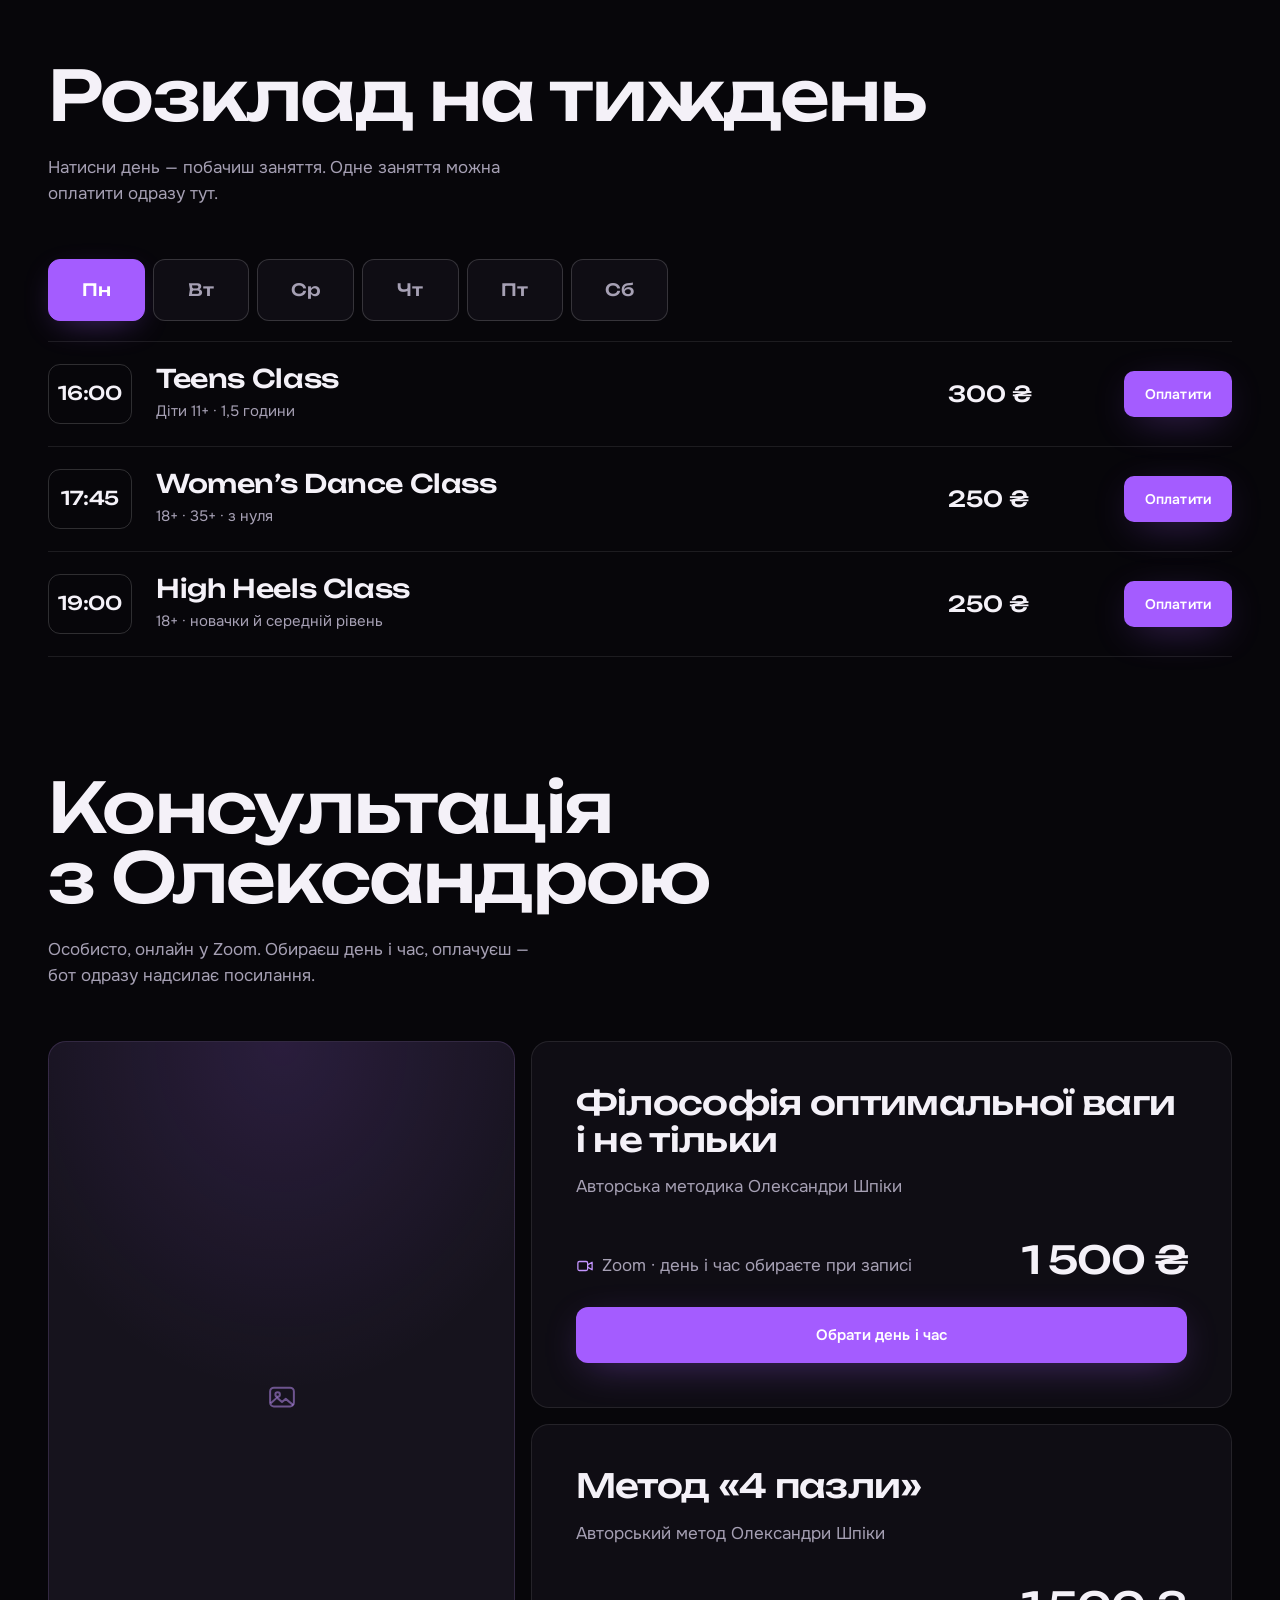
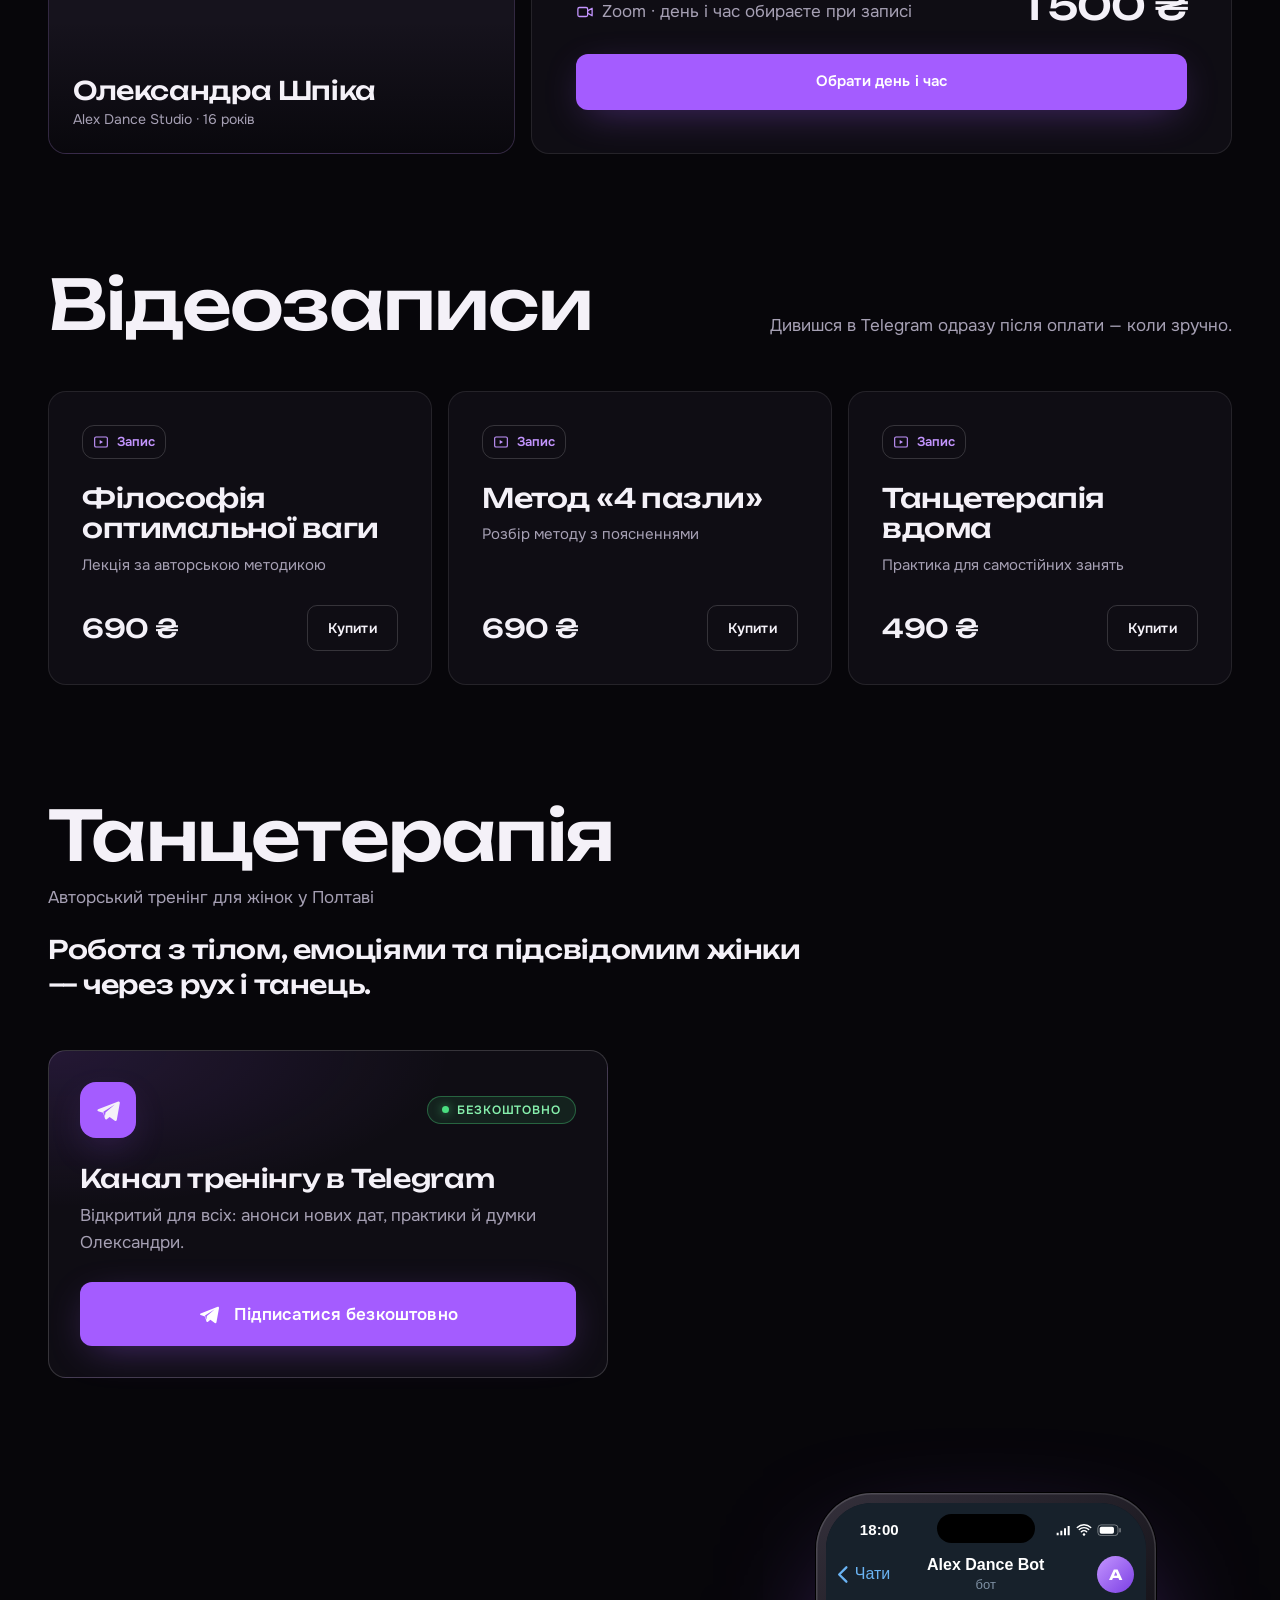
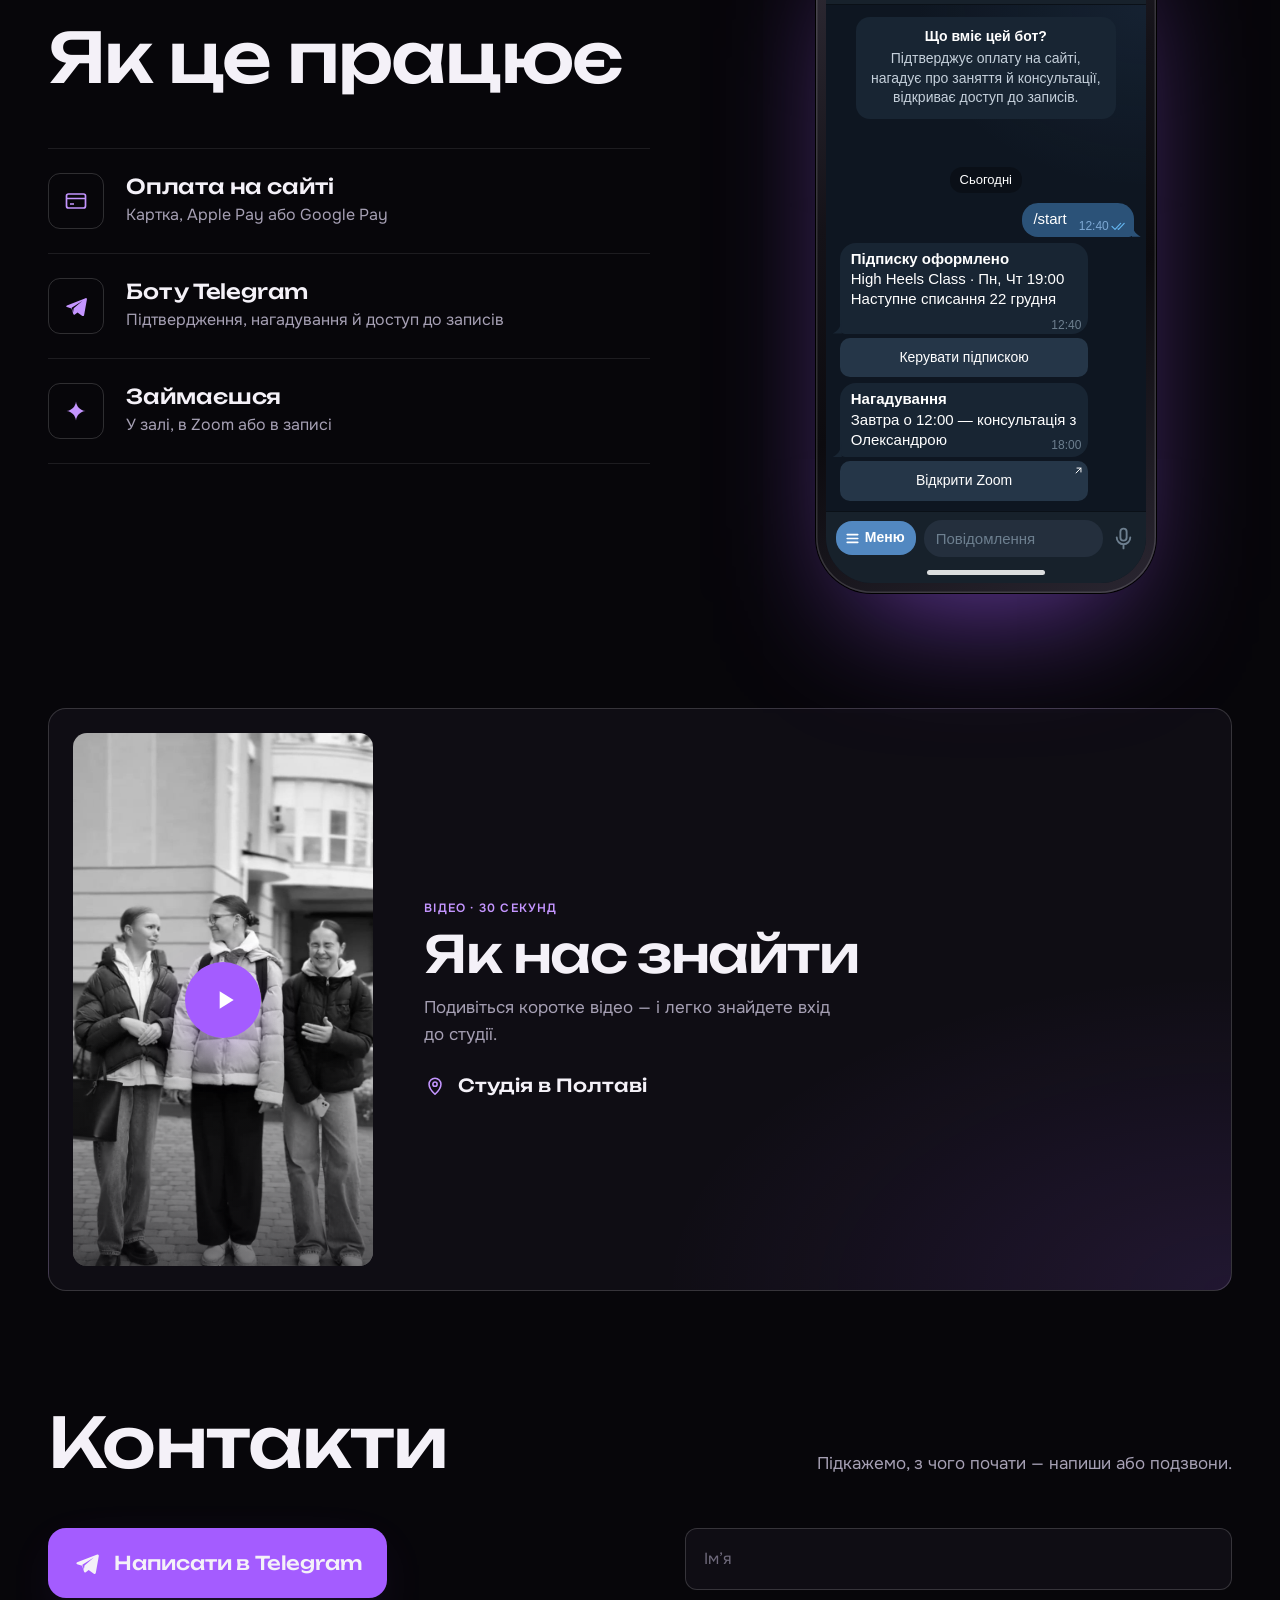
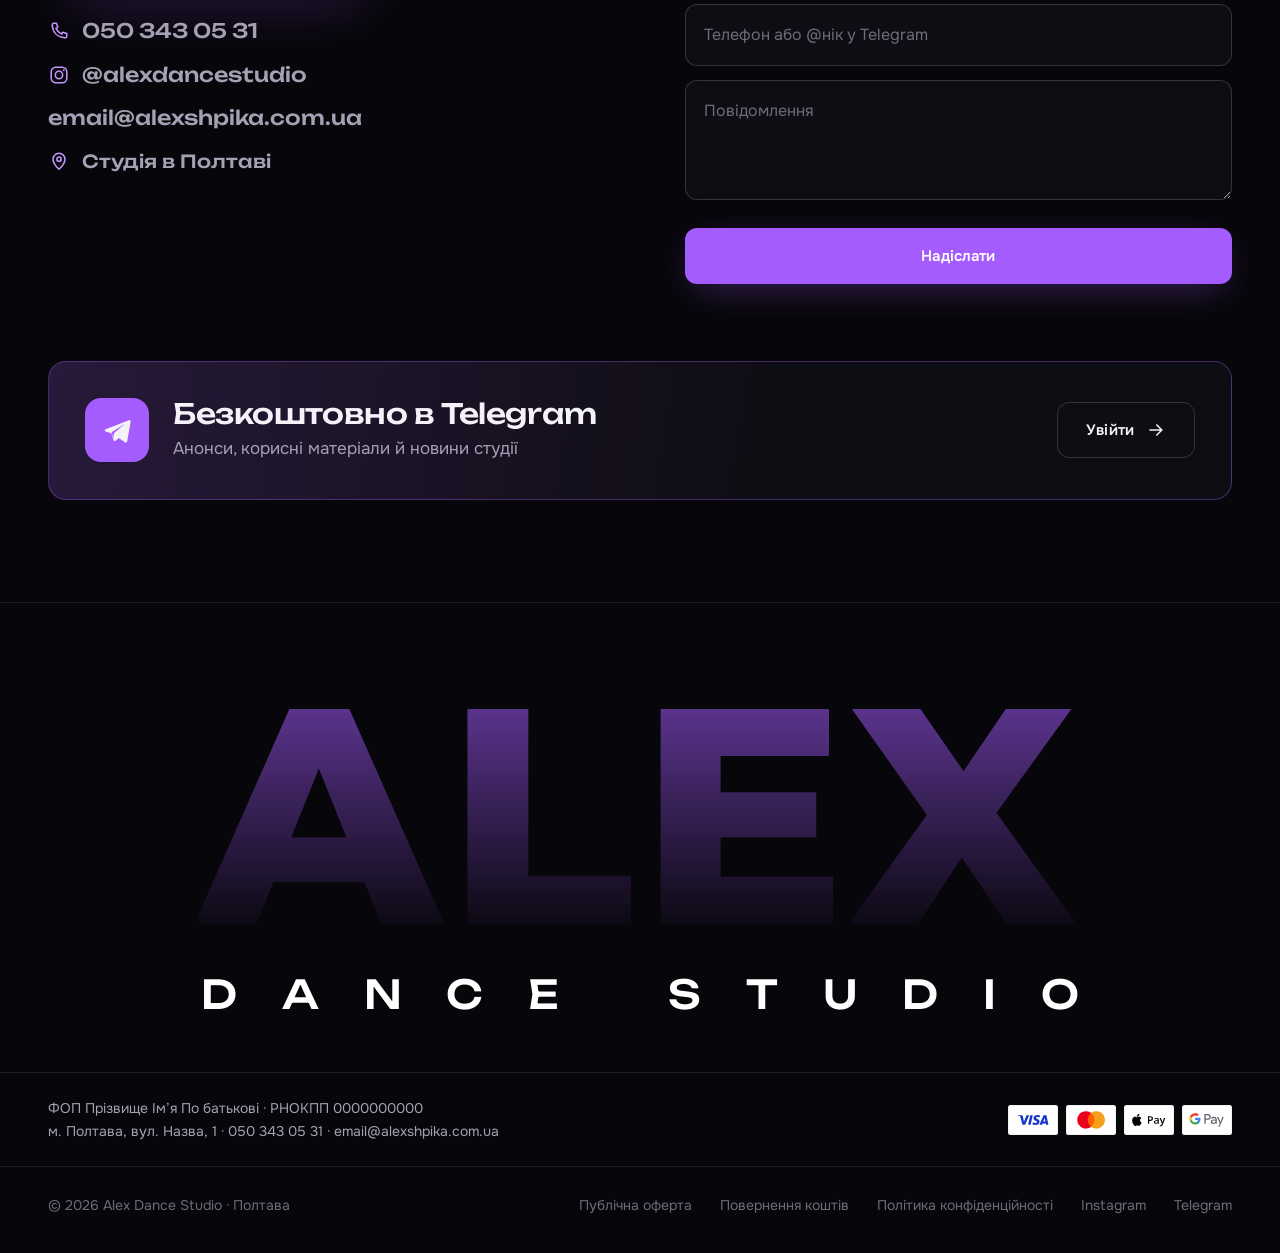
==== commit ea43daed: "«Як нас знайти» — окремий блок над контактами; кнопка Google Maps бере посилання з адмінки Co-Author" ====
--- a/index.html
+++ b/index.html
@@ -15,7 +15,7 @@
 <link rel="stylesheet" href="https://fonts.googleapis.com/css2?family=Montserrat:wght@800&text=ALEX&display=swap">
 <link rel="icon" href="img/logo-180.jpg">
 <link rel="apple-touch-icon" href="img/logo-180.jpg">
-<link rel="stylesheet" href="style.css?v=41">
+<link rel="stylesheet" href="style.css?v=42">
 </head>
 <body class="page-home" data-api="https://ortiatyxntdikaldepbp.supabase.co/functions/v1/tg-alexdance">
 
@@ -398,6 +398,24 @@
       </div>
     </div>
   </section>
+  <section class="sec find-sec" id="find">
+    <div class="wrap">
+      <div class="find rv">
+        <div class="find__vid" data-vid>
+          <video src="img/find-us.mp4" poster="img/find-us.jpg" playsinline preload="none" aria-label="Відео: як знайти студію"></video>
+          <button class="find__play" type="button" aria-label="Дивитися відео"><svg><use href="#i-play-fill"/></svg></button>
+        </div>
+        <div class="find__txt">
+          <p class="find__k">Відео · 30 секунд</p>
+          <h3 class="find__t" data-txt="find_title">Як нас знайти</h3>
+          <p class="find__d" data-txt="find_text">Подивіться коротке відео — і легко знайдете вхід до студії.</p>
+          <p class="find__addr"><svg><use href="#i-pin"/></svg><span data-txt="studio_address">Студія в Полтаві</span></p>
+          <a class="btn btn--line" href="#" target="_blank" rel="noopener" data-map hidden>Маршрут у Google Maps <svg><use href="#i-arrow"/></svg></a>
+        </div>
+      </div>
+    </div>
+  </section>
+
   <section class="sec contact" id="contact">
     <div class="wrap">
       <div class="sec__hd">
@@ -420,21 +438,6 @@
         <button class="btn btn--ac btn--full" type="submit">Надіслати</button>
         <p class="form__ok" hidden><svg><use href="#i-check"/></svg>Дякуємо! Напишемо найближчим часом.</p>
       </form>
-    </div>
-    <div class="wrap">
-      <div class="find rv" id="find">
-        <div class="find__vid" data-vid>
-          <video src="img/find-us.mp4" poster="img/find-us.jpg" playsinline preload="none" aria-label="Відео: як знайти студію"></video>
-          <button class="find__play" type="button" aria-label="Дивитися відео"><svg><use href="#i-play-fill"/></svg></button>
-        </div>
-        <div class="find__txt">
-          <p class="find__k">Відео · 30 секунд</p>
-          <h3 class="find__t" data-txt="find_title">Як нас знайти</h3>
-          <p class="find__d" data-txt="find_text">Подивіться коротке відео — і легко знайдете вхід до студії.</p>
-          <p class="find__addr"><svg><use href="#i-pin"/></svg><span data-txt="studio_address">Студія в Полтаві</span></p>
-          <a class="btn btn--line" href="#" target="_blank" rel="noopener" data-map hidden>Маршрут у Google Maps <svg><use href="#i-arrow"/></svg></a>
-        </div>
-      </div>
     </div>
   </section>
 
@@ -515,7 +518,7 @@
   </div>
 </dialog>
 
-<script src="platform.js?v=29"></script>
-<script src="script.js?v=29"></script>
+<script src="platform.js?v=30"></script>
+<script src="script.js?v=30"></script>
 </body>
 </html>
--- a/style.css
+++ b/style.css
@@ -874,7 +874,7 @@
 /* ---------- як нас знайти: вертикальне відео й адреса ---------- */
 .find {
   display: grid; grid-template-columns: minmax(0, 300px) minmax(0, 1fr); gap: clamp(24px, 4vw, 64px); align-items: center;
-  margin-top: clamp(48px, 6vw, 88px); padding: clamp(16px, 2vw, 24px); border: 1px solid var(--line2); border-radius: var(--r);
+  padding: clamp(16px, 2vw, 24px); border: 1px solid var(--line2); border-radius: var(--r);
   background: radial-gradient(80% 90% at 100% 100%, rgba(164, 92, 255, .12), transparent 60%), var(--bg2);
 }
 .find__vid { position: relative; aspect-ratio: 9 / 16; border-radius: 14px; overflow: hidden; background: #000; }
